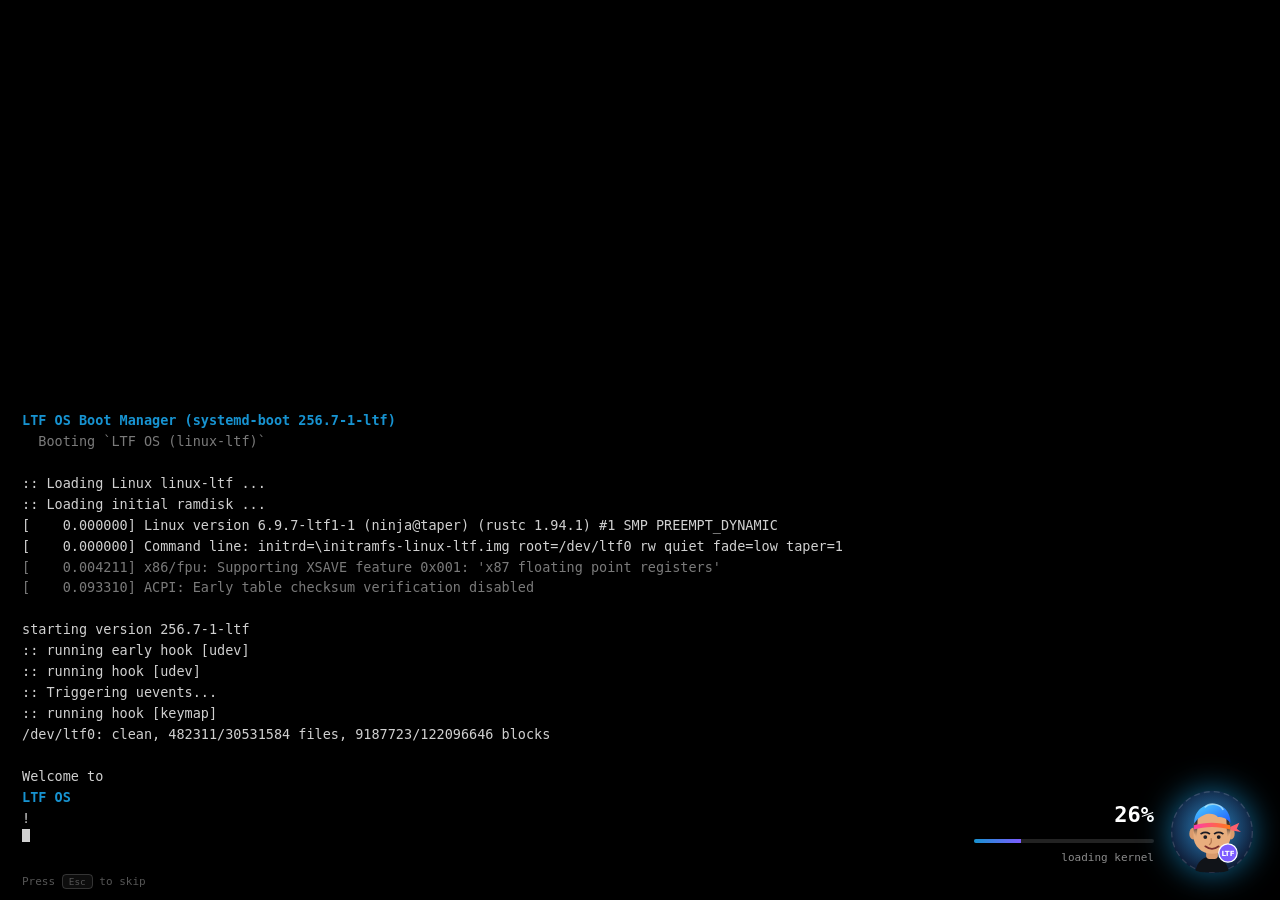
==== static/index.html @ 14c1b9a8 "Build LTF OS: Rust web desktop with Win11-style shell and app suite Backend (Axum): prefs persistenc" ====
<!DOCTYPE html>
<html lang="en">
<head>
  <meta charset="utf-8" />
  <meta name="viewport" content="width=device-width, initial-scale=1" />
  <title>LTF OS</title>
  <meta name="description" content="LTF OS — a web desktop operating system" />
  <link rel="icon" href="assets/logo.svg" type="image/svg+xml" />
  <link rel="stylesheet" href="css/styles.css" />
  <link rel="stylesheet" href="css/apps.css" />
  <script type="module" src="js/app.js"></script>
</head>
<body class="tb-bottom booting">
  <!-- ─────────────── Boot screen (Arch-style) ─────────────── -->
  <section id="boot" aria-label="System boot">
    <pre id="boot-log" aria-live="polite"></pre>
    <div id="boot-loader">
      <div class="boot-progress">
        <span id="boot-percent">0%</span>
        <div class="boot-bar"><i id="boot-bar-fill"></i></div>
        <small id="boot-status">starting…</small>
      </div>
      <!-- Drop your own meme at assets/ninja-ltf.png — falls back to the bundled SVG. -->
      <img id="boot-spinner" src="assets/ninja-ltf.png" alt="Ninja low taper fade loading spinner"
           onerror="this.onerror=null;this.src='assets/ninja-ltf.svg'" />
    </div>
    <p class="boot-hint">Press <kbd>Esc</kbd> to skip</p>
  </section>

  <!-- ─────────────── Desktop ─────────────── -->
  <main id="shell" aria-label="Desktop">
    <canvas id="wallpaper"></canvas>
    <div id="workarea">
      <div id="desktop" role="grid" aria-label="Desktop icons"></div>
      <div id="widgets" aria-label="Desktop widgets"></div>
      <div id="windows"></div>
      <div id="snap-preview"></div>
    </div>

    <nav id="taskbar" aria-label="Taskbar">
      <div class="tb-section tb-apps">
        <button class="tb-btn tb-start" id="start-btn" title="Start (Ctrl+Space)" aria-label="Start"></button>
        <button class="tb-btn tb-widgets-btn" id="widgets-btn" title="Widgets" aria-label="Toggle widgets"></button>
        <div id="tb-items" class="tb-items"></div>
      </div>
      <div class="tb-section tb-tray" id="tray">
        <button class="tb-btn tray-cluster" id="tray-quick" title="Quick settings">
          <span id="tray-net"></span><span id="tray-vol"></span><span id="tray-bat"></span>
        </button>
        <button class="tb-btn tray-clock" id="tray-clock" title="Date and time">
          <span id="clock-time">--:--</span><span id="clock-date"></span>
        </button>
        <button class="tb-show-desktop" id="show-desktop" title="Show desktop" aria-label="Show desktop"></button>
      </div>
    </nav>

    <div id="start-menu" class="flyout" hidden></div>
    <div id="quick-settings" class="flyout" hidden></div>
    <div id="calendar-flyout" class="flyout" hidden></div>
    <div id="context-menu" role="menu" hidden></div>
    <div id="toasts" aria-live="polite"></div>
    <div id="drag-layer"></div>
  </main>

  <!-- Power screen (shutdown / restart) -->
  <section id="power-screen" hidden>
    <div class="power-spinner"></div>
    <p id="power-text">Shutting down…</p>
  </section>
</body>
</html>
---- static/css/styles.css ----
/* ==========================================================================
   LTF OS — Shell styles
   Every visual value is a custom property so the whole OS can be riced
   from :root (or at runtime by Settings, which rewrites --accent etc.).
   ========================================================================== */

:root {
  /* Accent (runtime-configurable) */
  --accent: #7c5cff;
  --accent-2: #00d4ff;
  --accent-soft: color-mix(in srgb, var(--accent) 22%, transparent);
  --accent-strong: color-mix(in srgb, var(--accent) 80%, white);
  --accent-contrast: #ffffff;

  /* Surfaces */
  --bg: #0b0d14;
  --surface-rgb: 28, 30, 42;
  --surface: rgba(var(--surface-rgb), 0.72);
  --surface-solid: rgb(var(--surface-rgb));
  --surface-2: rgba(255, 255, 255, 0.05);
  --surface-3: rgba(255, 255, 255, 0.09);
  --surface-hover: rgba(255, 255, 255, 0.08);
  --surface-active: rgba(255, 255, 255, 0.04);
  --mica: rgba(22, 24, 34, 0.78);
  --acrylic: rgba(32, 34, 48, 0.62);
  --scrim: rgba(0, 0, 0, 0.45);

  /* Text */
  --text: #f2f3f7;
  --text-2: #b8bccb;
  --text-3: #7d8296;
  --danger: #ff5f6d;
  --success: #3ddc97;
  --warning: #ffc857;

  /* Borders & shadows */
  --border: rgba(255, 255, 255, 0.09);
  --border-strong: rgba(255, 255, 255, 0.16);
  --highlight: inset 0 1px 0 rgba(255, 255, 255, 0.08);
  --shadow-sm: 0 2px 8px rgba(0, 0, 0, 0.25);
  --shadow: 0 12px 40px rgba(0, 0, 0, 0.45), 0 2px 8px rgba(0, 0, 0, 0.3);
  --shadow-lg: 0 24px 80px rgba(0, 0, 0, 0.6), 0 4px 16px rgba(0, 0, 0, 0.35);
  --focus-ring: 0 0 0 2px var(--accent);

  /* Glass */
  --blur: 20px;
  --blur-strong: 40px;
  --saturate: 160%;

  /* Geometry */
  --radius-sm: 6px;
  --radius: 10px;
  --radius-lg: 14px;
  --radius-xl: 20px;
  --tb-size: 52px;
  --tb-gap: 8px;
  --tb-offset: calc(var(--tb-size) + var(--tb-gap) * 2);
  --titlebar-h: 40px;
  --icon-cell-w: 92px;
  --icon-cell-h: 96px;

  /* Type */
  --font: "Segoe UI Variable", "Segoe UI", system-ui, -apple-system, "Inter", Roboto, sans-serif;
  --font-mono: "JetBrains Mono", "Fira Code", "Cascadia Code", ui-monospace, Menlo, Consolas, monospace;
  --fs-xs: 11px;
  --fs-sm: 12.5px;
  --fs: 14px;
  --fs-lg: 17px;
  --fs-xl: 24px;

  /* Motion */
  --ease: cubic-bezier(0.2, 0.9, 0.25, 1);
  --ease-spring: cubic-bezier(0.34, 1.56, 0.64, 1);
  --dur-fast: 120ms;
  --dur: 220ms;
  --dur-slow: 420ms;

  /* Boot */
  --boot-bg: #000;
  --boot-text: #d0d0d0;
  --boot-ok: #3ddc97;
  --boot-warn: #ffc857;
  --boot-accent: #1793d1; /* Arch blue */

  color-scheme: dark;
}

/* Light mode (Settings → Personalization) */
:root[data-theme="light"] {
  --bg: #e9edf5;
  --surface-rgb: 246, 247, 251;
  --surface-2: rgba(0, 0, 0, 0.04);
  --surface-3: rgba(0, 0, 0, 0.07);
  --surface-hover: rgba(0, 0, 0, 0.06);
  --surface-active: rgba(0, 0, 0, 0.03);
  --mica: rgba(243, 245, 250, 0.82);
  --acrylic: rgba(250, 250, 253, 0.7);
  --text: #15171f;
  --text-2: #444a5c;
  --text-3: #6f7488;
  --border: rgba(0, 0, 0, 0.09);
  --border-strong: rgba(0, 0, 0, 0.16);
  --highlight: inset 0 1px 0 rgba(255, 255, 255, 0.6);
  --shadow: 0 12px 40px rgba(20, 20, 40, 0.18), 0 2px 8px rgba(20, 20, 40, 0.12);
  --shadow-lg: 0 24px 80px rgba(20, 20, 40, 0.25), 0 4px 16px rgba(20, 20, 40, 0.14);
  color-scheme: light;
}

/* Transparency off → solid Mica */
:root[data-transparency="off"] {
  --surface: var(--surface-solid);
  --mica: var(--surface-solid);
  --acrylic: var(--surface-solid);
  --blur: 0px;
  --blur-strong: 0px;
}

*,
*::before,
*::after { box-sizing: border-box; }

html, body {
  margin: 0;
  height: 100%;
  overflow: hidden;
  background: var(--bg);
  color: var(--text);
  font: var(--fs)/1.45 var(--font);
  -webkit-font-smoothing: antialiased;
  user-select: none;
}

button { font: inherit; color: inherit; background: none; border: 0; cursor: pointer; padding: 0; }
input, textarea, select { font: inherit; color: inherit; }
svg { display: block; }
[hidden] { display: none !important; }
kbd {
  font-family: var(--font-mono); font-size: 0.85em; padding: 1px 6px;
  border: 1px solid var(--border-strong); border-radius: 4px; background: var(--surface-2);
}

::-webkit-scrollbar { width: 10px; height: 10px; }
::-webkit-scrollbar-thumb { background: var(--surface-3); border-radius: 10px; border: 3px solid transparent; background-clip: content-box; }
::-webkit-scrollbar-thumb:hover { background-color: var(--text-3); }
::-webkit-scrollbar-track { background: transparent; }

.glass {
  background: var(--acrylic);
  backdrop-filter: blur(var(--blur)) saturate(var(--saturate));
  -webkit-backdrop-filter: blur(var(--blur)) saturate(var(--saturate));
  border: 1px solid var(--border);
  box-shadow: var(--shadow), var(--highlight);
}

/* ==========================================================================
   Boot screen
   ========================================================================== */
#boot {
  position: fixed; inset: 0; z-index: 10000;
  background: var(--boot-bg); color: var(--boot-text);
  font: 13.5px/1.55 var(--font-mono);
  padding: 18px 22px;
  overflow: hidden;
  transition: opacity 900ms ease, filter 900ms ease;
  cursor: default;
}
#boot.fade-out { opacity: 0; filter: blur(6px); pointer-events: none; }
#boot-log { margin: 0; white-space: pre-wrap; word-break: break-word; height: calc(100% - 40px); overflow: hidden; display: flex; flex-direction: column; justify-content: flex-end; }
#boot-log .ok   { color: var(--boot-ok); font-weight: 700; }
#boot-log .warn { color: var(--boot-warn); font-weight: 700; }
#boot-log .fail { color: var(--danger); font-weight: 700; }
#boot-log .dim  { color: #7a7a7a; }
#boot-log .arch { color: var(--boot-accent); font-weight: 700; }
#boot-log .cursor { display: inline-block; width: 8px; height: 1em; background: var(--boot-text); vertical-align: -2px; animation: blink 1s steps(1) infinite; }
@keyframes blink { 50% { opacity: 0; } }

#boot-loader {
  position: absolute; right: 26px; bottom: 26px;
  display: flex; align-items: center; gap: 16px;
}
#boot-spinner {
  width: 84px; height: 84px; border-radius: 50%; object-fit: cover;
  animation: ninja-spin 1.1s linear infinite;
  filter: drop-shadow(0 0 16px color-mix(in srgb, var(--boot-accent) 70%, transparent));
}
@keyframes ninja-spin { to { transform: rotate(360deg); } }
.boot-progress { display: grid; justify-items: end; gap: 6px; min-width: 180px; }
#boot-percent { font-size: 22px; font-weight: 700; color: #fff; }
.boot-bar { width: 180px; height: 4px; background: #222; border-radius: 4px; overflow: hidden; }
.boot-bar i { display: block; height: 100%; width: 0; background: linear-gradient(90deg, var(--boot-accent), var(--accent)); transition: width 200ms linear; }
#boot-status { color: #8a8a8a; font-size: 11px; }
.boot-hint { position: absolute; left: 22px; bottom: 10px; margin: 0; color: #555; font-size: 11px; }

/* ==========================================================================
   Shell / work area
   ========================================================================== */
#shell { position: fixed; inset: 0; opacity: 0; transition: opacity 900ms ease, transform 900ms var(--ease); transform: scale(1.02); }
body:not(.booting) #shell { opacity: 1; transform: none; }

#wallpaper { position: absolute; inset: 0; width: 100%; height: 100%; display: block; }

#workarea {
  position: absolute;
  inset: 0 0 var(--tb-offset) 0;
  transition: inset var(--dur-slow) var(--ease);
}
body.tb-top    #workarea { inset: var(--tb-offset) 0 0 0; }
body.tb-left   #workarea { inset: 0 0 0 var(--tb-offset); }
body.tb-right  #workarea { inset: 0 var(--tb-offset) 0 0; }
body.tb-autohide #workarea { inset: 0; }

#desktop { position: absolute; inset: 0; padding: 12px; }
#windows { position: absolute; inset: 0; pointer-events: none; }
#windows > * { pointer-events: auto; }
#widgets { position: absolute; inset: 0; pointer-events: none; }
#widgets > * { pointer-events: auto; }

/* ─── Desktop icons ─── */
.desk-icon {
  position: absolute;
  width: calc(var(--icon-cell-w) - 8px);
  padding: 8px 4px 6px;
  display: flex; flex-direction: column; align-items: center; gap: 6px;
  border-radius: var(--radius);
  border: 1px solid transparent;
  text-align: center;
  transition: left var(--dur) var(--ease), top var(--dur) var(--ease), background var(--dur-fast);
  touch-action: none;
}
.desk-icon:hover { background: rgba(255, 255, 255, 0.08); border-color: rgba(255, 255, 255, 0.08); }
.desk-icon.selected { background: var(--accent-soft); border-color: color-mix(in srgb, var(--accent) 50%, transparent); }
.desk-icon.dragging { opacity: 0.35; }
.desk-icon .app-icon { width: 48px; height: 48px; }
.desk-icon span {
  font-size: var(--fs-sm); color: #fff; line-height: 1.25;
  text-shadow: 0 1px 3px rgba(0, 0, 0, 0.9), 0 0 8px rgba(0, 0, 0, 0.5);
  overflow: hidden; display: -webkit-box; -webkit-line-clamp: 2; -webkit-box-orient: vertical;
}
.desk-grid-ghost {
  position: absolute; border-radius: var(--radius);
  border: 2px dashed color-mix(in srgb, var(--accent) 80%, white);
  background: var(--accent-soft);
  width: calc(var(--icon-cell-w) - 8px); height: calc(var(--icon-cell-h) - 8px);
  pointer-events: none; transition: left 80ms, top 80ms;
}
#desktop.drop-target { outline: 2px dashed color-mix(in srgb, var(--accent) 50%, transparent); outline-offset: -8px; border-radius: var(--radius-lg); }
.select-box { position: absolute; border: 1px solid var(--accent); background: var(--accent-soft); pointer-events: none; }

/* ─── App icon tile ─── */
.app-icon {
  --tile-a: #7c5cff; --tile-b: #00d4ff;
  width: 40px; height: 40px; border-radius: 26%;
  display: grid; place-items: center;
  background: linear-gradient(135deg, var(--tile-a), var(--tile-b));
  box-shadow: 0 4px 12px color-mix(in srgb, var(--tile-a) 35%, transparent), inset 0 1px 0 rgba(255,255,255,.35), inset 0 -2px 0 rgba(0,0,0,.15);
  color: #fff; flex: none;
}
.app-icon svg { width: 58%; height: 58%; filter: drop-shadow(0 1px 1px rgba(0,0,0,.25)); }
.app-icon.sm { width: 22px; height: 22px; border-radius: 6px; box-shadow: none; }
.app-icon.md { width: 32px; height: 32px; }
.app-icon.lg { width: 64px; height: 64px; }
.app-icon.xl { width: 96px; height: 96px; }

/* ==========================================================================
   Taskbar
   ========================================================================== */
#taskbar {
  position: absolute; z-index: 5000;
  display: flex; align-items: center; justify-content: space-between; gap: 6px;
  padding: 0 8px;
  background: var(--mica);
  backdrop-filter: blur(var(--blur-strong)) saturate(var(--saturate));
  -webkit-backdrop-filter: blur(var(--blur-strong)) saturate(var(--saturate));
  border: 1px solid var(--border);
  border-radius: var(--radius-lg);
  box-shadow: var(--shadow), var(--highlight);
  transition: all var(--dur-slow) var(--ease);
}
body.tb-bottom #taskbar { left: var(--tb-gap); right: var(--tb-gap); bottom: var(--tb-gap); height: var(--tb-size); }
body.tb-top    #taskbar { left: var(--tb-gap); right: var(--tb-gap); top: var(--tb-gap); height: var(--tb-size); }
body.tb-left   #taskbar { top: var(--tb-gap); bottom: var(--tb-gap); left: var(--tb-gap); width: var(--tb-size); flex-direction: column; padding: 8px 0; }
body.tb-right  #taskbar { top: var(--tb-gap); bottom: var(--tb-gap); right: var(--tb-gap); width: var(--tb-size); flex-direction: column; padding: 8px 0; }

body.tb-autohide.tb-bottom #taskbar:not(:hover):not(.pinned-open) { transform: translateY(calc(100% + var(--tb-gap) - 4px)); }
body.tb-autohide.tb-top    #taskbar:not(:hover):not(.pinned-open) { transform: translateY(calc(-100% - var(--tb-gap) + 4px)); }
body.tb-autohide.tb-left   #taskbar:not(:hover):not(.pinned-open) { transform: translateX(calc(-100% - var(--tb-gap) + 4px)); }
body.tb-autohide.tb-right  #taskbar:not(:hover):not(.pinned-open) { transform: translateX(calc(100% + var(--tb-gap) - 4px)); }

.tb-section { display: flex; align-items: center; gap: 4px; min-width: 0; min-height: 0; }
body.tb-left .tb-section, body.tb-right .tb-section { flex-direction: column; }
.tb-apps { flex: 1; }
body.tb-centered.tb-bottom .tb-apps, body.tb-centered.tb-top .tb-apps { justify-content: center; padding-left: 120px; }
body.tb-centered.tb-left .tb-apps, body.tb-centered.tb-right .tb-apps { justify-content: center; padding-top: 60px; }
.tb-items { display: flex; align-items: center; gap: 4px; min-width: 0; min-height: 0; }
body.tb-left .tb-items, body.tb-right .tb-items { flex-direction: column; overflow-y: auto; overflow-x: hidden; }
.tb-items.drop-target { background: var(--accent-soft); border-radius: var(--radius); outline: 1px dashed var(--accent); }
.tb-drop-marker { width: 3px; height: 32px; border-radius: 3px; background: var(--accent); box-shadow: 0 0 10px var(--accent); flex: none; }
body.tb-left .tb-drop-marker, body.tb-right .tb-drop-marker { width: 32px; height: 3px; }

.tb-btn {
  position: relative; height: 42px; min-width: 42px; padding: 0 9px;
  display: grid; place-items: center; border-radius: var(--radius);
  transition: background var(--dur-fast), transform var(--dur-fast);
  touch-action: none;
}
.tb-btn:hover { background: var(--surface-hover); }
.tb-btn:active { transform: scale(0.92); background: var(--surface-active); }
.tb-btn.active-flyout { background: var(--surface-3); }
.tb-start svg { width: 24px; height: 24px; }
.tb-start:hover svg { filter: drop-shadow(0 0 8px var(--accent)); }
.tb-widgets-btn svg { width: 22px; height: 22px; color: var(--accent-2); }

.tb-item .app-icon { width: 28px; height: 28px; border-radius: 8px; transition: transform var(--dur) var(--ease-spring); }
.tb-item:hover .app-icon { transform: translateY(-2px) scale(1.06); }
body.tb-top .tb-item:hover .app-icon { transform: translateY(2px) scale(1.06); }
.tb-item.dragging { opacity: 0.3; }
.tb-item::after {
  content: ""; position: absolute; bottom: 2px; left: 50%; translate: -50% 0;
  width: 0; height: 3px; border-radius: 3px; background: var(--text-3);
  transition: width var(--dur) var(--ease), background var(--dur);
}
body.tb-top .tb-item::after { bottom: auto; top: 2px; }
body.tb-left .tb-item::after { left: 2px; top: 50%; bottom: auto; translate: 0 -50%; width: 3px; height: 0; transition: height var(--dur) var(--ease); }
body.tb-right .tb-item::after { left: auto; right: 2px; top: 50%; bottom: auto; translate: 0 -50%; width: 3px; height: 0; transition: height var(--dur) var(--ease); }
.tb-item.running::after { width: 6px; }
.tb-item.focused { background: var(--surface-3); }
.tb-item.focused::after { width: 16px; background: var(--accent); }
body.tb-left .tb-item.running::after, body.tb-right .tb-item.running::after { width: 3px; height: 6px; }
body.tb-left .tb-item.focused::after, body.tb-right .tb-item.focused::after { width: 3px; height: 16px; }
.tb-item.attention { animation: attention 1s ease 3; }
@keyframes attention { 50% { background: color-mix(in srgb, var(--warning) 35%, transparent); } }
.tb-count { position: absolute; top: 3px; right: 3px; min-width: 14px; height: 14px; font-size: 9px; line-height: 14px; border-radius: 7px; background: var(--accent); color: var(--accent-contrast); font-weight: 700; }

.tb-tray { flex: none; }
.tray-cluster { display: flex; gap: 8px; }
.tray-cluster svg { width: 16px; height: 16px; }
.tray-clock { display: flex; flex-direction: column; align-items: flex-end; line-height: 1.2; font-size: var(--fs-sm); padding: 0 10px; }
.tray-clock #clock-date { color: var(--text-2); font-size: var(--fs-xs); }
body.tb-left .tray-clock, body.tb-right .tray-clock { align-items: center; padding: 4px 0; font-size: var(--fs-xs); }
body.tb-left .tray-clock #clock-date, body.tb-right .tray-clock #clock-date { display: none; }
body.tb-left .tray-cluster, body.tb-right .tray-cluster { flex-direction: column; height: auto; padding: 8px 0; }
.tb-show-desktop { width: 6px; height: 28px; border-left: 1px solid var(--border-strong); margin-left: 4px; }
.tb-show-desktop:hover { background: var(--surface-hover); }
body.tb-left .tb-show-desktop, body.tb-right .tb-show-desktop { width: 28px; height: 6px; border-left: 0; border-top: 1px solid var(--border-strong); margin: 4px 0 0; }

/* Taskbar item hover preview */
.tb-preview {
  position: fixed; z-index: 6000; padding: 8px; border-radius: var(--radius);
  background: var(--acrylic); backdrop-filter: blur(var(--blur)); -webkit-backdrop-filter: blur(var(--blur));
  border: 1px solid var(--border); box-shadow: var(--shadow);
  font-size: var(--fs-sm); pointer-events: none; animation: pop-in var(--dur) var(--ease);
  white-space: nowrap;
}

/* ==========================================================================
   Flyouts (Start, quick settings, calendar)
   ========================================================================== */
.flyout {
  position: absolute; z-index: 5500;
  background: var(--acrylic);
  backdrop-filter: blur(var(--blur-strong)) saturate(var(--saturate));
  -webkit-backdrop-filter: blur(var(--blur-strong)) saturate(var(--saturate));
  border: 1px solid var(--border);
  border-radius: var(--radius-xl);
  box-shadow: var(--shadow-lg), var(--highlight);
  animation: flyout-in var(--dur-slow) var(--ease);
  transform-origin: var(--origin, bottom center);
}
.flyout.closing { animation: flyout-out var(--dur) var(--ease) forwards; }
@keyframes flyout-in { from { opacity: 0; transform: translate(var(--fx, 0), var(--fy, 24px)) scale(0.98); } }
@keyframes flyout-out { to { opacity: 0; transform: translate(var(--fx, 0), var(--fy, 16px)) scale(0.98); } }
@keyframes pop-in { from { opacity: 0; transform: scale(0.94); } }

/* flyout anchoring per taskbar edge */
body.tb-bottom .flyout { bottom: calc(var(--tb-offset) + 4px); --fy: 24px; --fx: 0; }
body.tb-top    .flyout { top: calc(var(--tb-offset) + 4px); --fy: -24px; --fx: 0; }
body.tb-left   .flyout { left: calc(var(--tb-offset) + 4px); --fx: -24px; --fy: 0; }
body.tb-right  .flyout { right: calc(var(--tb-offset) + 4px); --fx: 24px; --fy: 0; }

#start-menu { width: min(640px, calc(100vw - 24px)); height: min(700px, calc(100vh - var(--tb-offset) - 24px)); display: flex; flex-direction: column; }
body.tb-bottom #start-menu, body.tb-top #start-menu { left: 50%; margin-left: calc(min(640px, calc(100vw - 24px)) / -2); }
body.tb-bottom:not(.tb-centered) #start-menu, body.tb-top:not(.tb-centered) #start-menu { left: var(--tb-gap); margin-left: 0; }
body.tb-left #start-menu, body.tb-right #start-menu { top: var(--tb-gap); }

.sm-search { margin: 24px 28px 8px; position: relative; }
.sm-search input {
  width: 100%; height: 38px; padding: 0 14px 0 40px; border-radius: 20px;
  border: 1px solid var(--border); border-bottom: 2px solid var(--accent);
  background: var(--surface-2); outline: none;
}
.sm-search input:focus { background: var(--surface-3); }
.sm-search svg { position: absolute; left: 14px; top: 11px; width: 16px; height: 16px; color: var(--text-2); }
.sm-body { flex: 1; overflow-y: auto; padding: 8px 20px; }
.sm-heading { display: flex; justify-content: space-between; align-items: center; margin: 14px 12px 8px; font-weight: 600; }
.sm-heading small { color: var(--text-2); font-weight: 400; }
.sm-grid { display: grid; grid-template-columns: repeat(6, 1fr); gap: 4px; }
.sm-app {
  display: flex; flex-direction: column; align-items: center; gap: 8px;
  padding: 12px 4px 10px; border-radius: var(--radius); font-size: var(--fs-xs); text-align: center;
  transition: background var(--dur-fast);
}
.sm-app:hover, .sm-app.kb-active { background: var(--surface-hover); }
.sm-app .app-icon { width: 36px; height: 36px; }
.sm-list-item { display: flex; align-items: center; gap: 12px; width: 100%; padding: 8px 12px; border-radius: var(--radius); text-align: left; }
.sm-list-item:hover, .sm-list-item.kb-active { background: var(--surface-hover); }
.sm-list-item small { display: block; color: var(--text-3); font-size: var(--fs-xs); }
.sm-footer {
  display: flex; justify-content: space-between; align-items: center;
  padding: 12px 40px; border-top: 1px solid var(--border);
  background: color-mix(in srgb, var(--surface-2) 60%, transparent);
  border-radius: 0 0 var(--radius-xl) var(--radius-xl);
}
.sm-user { display: flex; align-items: center; gap: 12px; padding: 6px 10px; border-radius: var(--radius); }
.sm-user:hover { background: var(--surface-hover); }
.sm-avatar { width: 34px; height: 34px; border-radius: 50%; object-fit: cover; background: var(--surface-3); }
.sm-power { position: relative; }
.icon-btn { width: 36px; height: 36px; display: grid; place-items: center; border-radius: var(--radius); }
.icon-btn:hover { background: var(--surface-hover); }
.icon-btn svg { width: 18px; height: 18px; }

/* Quick settings */
#quick-settings { width: 360px; padding: 18px; right: var(--tb-gap); }
body.tb-left #quick-settings { bottom: var(--tb-gap); right: auto; }
body.tb-right #quick-settings { bottom: var(--tb-gap); }
.qs-grid { display: grid; grid-template-columns: repeat(3, 1fr); gap: 10px; }
.qs-tile {
  display: flex; flex-direction: column; align-items: center; justify-content: center; gap: 6px;
  height: 64px; border-radius: var(--radius); background: var(--surface-2); border: 1px solid var(--border);
  font-size: var(--fs-xs); transition: background var(--dur-fast);
}
.qs-tile svg { width: 18px; height: 18px; }
.qs-tile.on { background: var(--accent); color: var(--accent-contrast); border-color: transparent; }
.qs-slider { display: flex; align-items: center; gap: 12px; margin-top: 18px; }
.qs-slider svg { width: 18px; height: 18px; flex: none; }
.qs-footer { display: flex; justify-content: space-between; align-items: center; margin-top: 16px; padding-top: 12px; border-top: 1px solid var(--border); color: var(--text-2); font-size: var(--fs-sm); }

/* Calendar */
#calendar-flyout { width: 320px; padding: 16px; right: var(--tb-gap); }
body.tb-left #calendar-flyout { bottom: var(--tb-gap); right: auto; }
body.tb-right #calendar-flyout { bottom: var(--tb-gap); }
.cal-head { display: flex; justify-content: space-between; align-items: center; margin-bottom: 10px; }
.cal-big { font-size: 30px; font-weight: 300; }
.cal-grid { display: grid; grid-template-columns: repeat(7, 1fr); gap: 2px; text-align: center; font-size: var(--fs-sm); }
.cal-grid b { color: var(--text-3); font-weight: 500; padding: 6px 0; }
.cal-grid span { padding: 7px 0; border-radius: 50%; }
.cal-grid span.muted { color: var(--text-3); }
.cal-grid span.today { background: var(--accent); color: var(--accent-contrast); font-weight: 700; }

/* ==========================================================================
   Controls (shared by shell + apps)
   ========================================================================== */
input[type="range"] { -webkit-appearance: none; appearance: none; width: 100%; height: 4px; border-radius: 4px; background: linear-gradient(to right, var(--accent) var(--fill, 50%), var(--surface-3) var(--fill, 50%)); outline: none; cursor: pointer; }
input[type="range"]::-webkit-slider-thumb { -webkit-appearance: none; width: 16px; height: 16px; border-radius: 50%; background: var(--accent); border: 4px solid var(--surface-solid); box-shadow: 0 0 0 1px var(--border-strong); transition: transform var(--dur-fast); }
input[type="range"]::-webkit-slider-thumb:hover { transform: scale(1.2); }
input[type="range"]::-moz-range-thumb { width: 10px; height: 10px; border-radius: 50%; background: var(--accent); border: 4px solid var(--surface-solid); }

.btn {
  display: inline-flex; align-items: center; justify-content: center; gap: 8px;
  height: 32px; padding: 0 14px; border-radius: var(--radius-sm);
  background: var(--surface-3); border: 1px solid var(--border); font-size: var(--fs-sm);
  transition: background var(--dur-fast), transform var(--dur-fast), filter var(--dur-fast); white-space: nowrap;
}
.btn:hover { background: var(--surface-hover); filter: brightness(1.15); }
.btn:active { transform: scale(0.97); }
.btn:disabled { opacity: 0.5; pointer-events: none; }
.btn.primary { background: var(--accent); color: var(--accent-contrast); border-color: transparent; }
.btn.danger { background: color-mix(in srgb, var(--danger) 85%, black); color: #fff; border-color: transparent; }
.btn.ghost { background: transparent; border-color: transparent; }
.btn svg { width: 16px; height: 16px; }

.field { width: 100%; height: 34px; padding: 0 12px; border-radius: var(--radius-sm); border: 1px solid var(--border); border-bottom-color: var(--border-strong); background: var(--surface-2); outline: none; }
.field:focus { border-bottom: 2px solid var(--accent); background: var(--surface-3); }
select.field { cursor: pointer; }
select.field option { background: var(--surface-solid); }

.toggle { position: relative; width: 40px; height: 20px; flex: none; }
.toggle input { position: absolute; opacity: 0; inset: 0; margin: 0; cursor: pointer; z-index: 1; }
.toggle i { position: absolute; inset: 0; border-radius: 20px; border: 1px solid var(--text-2); transition: all var(--dur) var(--ease); }
.toggle i::after { content: ""; position: absolute; top: 3px; left: 3px; width: 12px; height: 12px; border-radius: 50%; background: var(--text-2); transition: all var(--dur) var(--ease-spring); }
.toggle input:checked + i { background: var(--accent); border-color: var(--accent); }
.toggle input:checked + i::after { left: 23px; background: var(--accent-contrast); }
.toggle input:focus-visible + i { box-shadow: var(--focus-ring); }

/* ==========================================================================
   Windows
   ========================================================================== */
.window {
  position: absolute;
  display: flex; flex-direction: column;
  min-width: 320px; min-height: 200px;
  background: var(--mica);
  backdrop-filter: blur(var(--blur-strong)) saturate(var(--saturate));
  -webkit-backdrop-filter: blur(var(--blur-strong)) saturate(var(--saturate));
  border: 1px solid var(--border);
  border-radius: var(--radius-lg);
  box-shadow: var(--shadow), var(--highlight);
  overflow: hidden;
  animation: win-open var(--dur-slow) var(--ease);
  transition: box-shadow var(--dur), opacity var(--dur);
  contain: layout;
}
.window.focused { box-shadow: var(--shadow-lg), var(--highlight), 0 0 0 1px color-mix(in srgb, var(--accent) 35%, transparent); }
.window:not(.focused) .win-titlebar { color: var(--text-2); }
.window.animating { transition: left var(--dur-slow) var(--ease), top var(--dur-slow) var(--ease), width var(--dur-slow) var(--ease), height var(--dur-slow) var(--ease), border-radius var(--dur-slow), transform var(--dur-slow) var(--ease), opacity var(--dur-slow) var(--ease); }
.window.maximized { border-radius: 0; border-color: transparent; }
.window.minimized { opacity: 0; pointer-events: none; transform: var(--min-transform, translateY(60px) scale(0.6)); }
.window.closing { animation: win-close var(--dur) var(--ease) forwards; pointer-events: none; }
.window.dragging, .window.resizing { transition: none; user-select: none; }
.window.dragging { box-shadow: var(--shadow-lg), 0 0 0 1px var(--accent-soft); }
@keyframes win-open { from { opacity: 0; transform: scale(0.92) translateY(12px); } }
@keyframes win-close { to { opacity: 0; transform: scale(0.94); } }

.win-titlebar {
  height: var(--titlebar-h); flex: none;
  display: flex; align-items: center; gap: 10px; padding-left: 12px;
  font-size: var(--fs-sm); touch-action: none;
}
.win-title { flex: 1; white-space: nowrap; overflow: hidden; text-overflow: ellipsis; }
.win-controls { display: flex; align-self: stretch; }
.win-controls button { width: 46px; display: grid; place-items: center; transition: background var(--dur-fast); }
.win-controls button svg { width: 12px; height: 12px; }
.win-controls button:hover { background: var(--surface-hover); }
.win-controls .win-close:hover { background: #e81123; color: #fff; }
.win-body { flex: 1; min-height: 0; position: relative; overflow: hidden; user-select: text; }
.win-body.loading::after { content: ""; position: absolute; inset: 50% auto auto 50%; width: 28px; height: 28px; margin: -14px; border-radius: 50%; border: 3px solid var(--surface-3); border-top-color: var(--accent); animation: ninja-spin 0.8s linear infinite; }

.win-resize { position: absolute; z-index: 2; touch-action: none; }
.win-resize[data-dir="n"]  { top: -3px; left: 8px; right: 8px; height: 8px; cursor: ns-resize; }
.win-resize[data-dir="s"]  { bottom: -3px; left: 8px; right: 8px; height: 8px; cursor: ns-resize; }
.win-resize[data-dir="e"]  { right: -3px; top: 8px; bottom: 8px; width: 8px; cursor: ew-resize; }
.win-resize[data-dir="w"]  { left: -3px; top: 8px; bottom: 8px; width: 8px; cursor: ew-resize; }
.win-resize[data-dir="ne"] { top: -3px; right: -3px; width: 14px; height: 14px; cursor: nesw-resize; }
.win-resize[data-dir="nw"] { top: -3px; left: -3px; width: 14px; height: 14px; cursor: nwse-resize; }
.win-resize[data-dir="se"] { bottom: -3px; right: -3px; width: 14px; height: 14px; cursor: nwse-resize; }
.win-resize[data-dir="sw"] { bottom: -3px; left: -3px; width: 14px; height: 14px; cursor: nesw-resize; }
.window.maximized .win-resize { display: none; }

#snap-preview {
  position: absolute; z-index: 4000; pointer-events: none; opacity: 0;
  border-radius: var(--radius-lg); background: var(--accent-soft);
  border: 2px solid color-mix(in srgb, var(--accent) 60%, transparent);
  backdrop-filter: blur(6px);
  transition: all var(--dur) var(--ease);
}
#snap-preview.show { opacity: 1; }

/* ==========================================================================
   Context menu
   ========================================================================== */
#context-menu {
  position: fixed; z-index: 9000; min-width: 220px; padding: 5px;
  background: var(--acrylic);
  backdrop-filter: blur(var(--blur-strong)) saturate(var(--saturate));
  -webkit-backdrop-filter: blur(var(--blur-strong)) saturate(var(--saturate));
  border: 1px solid var(--border); border-radius: var(--radius);
  box-shadow: var(--shadow), var(--highlight);
  animation: pop-in var(--dur) var(--ease);
  font-size: var(--fs-sm);
}
.cm-item { display: flex; align-items: center; gap: 12px; width: 100%; padding: 7px 12px; border-radius: var(--radius-sm); text-align: left; position: relative; }
.cm-item:hover, .cm-item:focus-visible { background: var(--surface-hover); outline: none; }
.cm-item svg { width: 15px; height: 15px; flex: none; color: var(--text-2); }
.cm-item .cm-check { margin-left: auto; color: var(--accent); }
.cm-item kbd { margin-left: auto; font-size: 10px; border: 0; background: none; color: var(--text-3); }
.cm-item.danger { color: var(--danger); }
.cm-item.danger svg { color: var(--danger); }
.cm-item:disabled { opacity: 0.4; pointer-events: none; }
.cm-sep { height: 1px; background: var(--border); margin: 4px 6px; }
.cm-label { padding: 6px 12px 2px; color: var(--text-3); font-size: var(--fs-xs); text-transform: uppercase; letter-spacing: 0.06em; }
.cm-sub { display: none; position: absolute; left: 100%; top: -6px; }
.cm-item:hover > .cm-sub { display: block; }
.cm-sub-panel { min-width: 180px; padding: 5px; margin-left: 4px; background: var(--surface-solid); border: 1px solid var(--border); border-radius: var(--radius); box-shadow: var(--shadow); }
#context-menu.flip-sub .cm-sub { left: auto; right: 100%; }
#context-menu.flip-sub .cm-sub-panel { margin: 0 4px 0 0; }

/* ==========================================================================
   Widgets
   ========================================================================== */
.widget {
  position: absolute; width: 280px; border-radius: var(--radius-xl);
  background: var(--acrylic);
  backdrop-filter: blur(var(--blur)) saturate(var(--saturate));
  -webkit-backdrop-filter: blur(var(--blur)) saturate(var(--saturate));
  border: 1px solid var(--border);
  box-shadow: var(--shadow), var(--highlight);
  padding: 14px 16px 16px;
  animation: pop-in var(--dur-slow) var(--ease);
  transition: opacity var(--dur), transform var(--dur);
}
.widget.dragging { transition: none; opacity: 0.92; box-shadow: var(--shadow-lg); cursor: grabbing; }
.widget-head { display: flex; align-items: center; gap: 8px; margin: -4px -6px 8px 0; font-size: var(--fs-xs); color: var(--text-2); text-transform: uppercase; letter-spacing: 0.08em; cursor: grab; touch-action: none; }
.widget-head svg { width: 14px; height: 14px; }
.widget-head .spacer { flex: 1; }
.widget-head button { opacity: 0; width: 24px; height: 24px; display: grid; place-items: center; border-radius: 6px; transition: opacity var(--dur-fast); }
.widget:hover .widget-head button { opacity: 1; }
.widget-head button:hover { background: var(--surface-hover); }
body.widgets-hidden #widgets .widget { opacity: 0; transform: scale(0.96); pointer-events: none; }

.w-clock-digital { font-size: 54px; font-weight: 200; letter-spacing: -2px; line-height: 1; font-variant-numeric: tabular-nums; }
.w-clock-digital small { font-size: 18px; font-weight: 400; color: var(--text-2); margin-left: 4px; letter-spacing: 0; }
.w-clock-date { color: var(--text-2); margin-top: 6px; }
.w-clock-analog { display: block; margin: 0 auto; }
.w-perf-row { display: grid; grid-template-columns: 44px 1fr 48px; align-items: center; gap: 10px; margin: 8px 0; font-size: var(--fs-sm); }
.w-perf-row b { text-align: right; font-variant-numeric: tabular-nums; font-weight: 600; }
.w-bar { height: 6px; border-radius: 6px; background: var(--surface-3); overflow: hidden; }
.w-bar i { display: block; height: 100%; border-radius: inherit; background: linear-gradient(90deg, var(--accent), var(--accent-2)); transition: width 600ms var(--ease); }
.w-spark { width: 100%; height: 56px; display: block; margin-top: 6px; }
.w-weather-now { display: flex; align-items: center; gap: 12px; }
.w-weather-now svg { width: 54px; height: 54px; color: var(--warning); }
.w-weather-temp { font-size: 44px; font-weight: 300; line-height: 1; }
.w-weather-meta { color: var(--text-2); font-size: var(--fs-sm); }
.w-forecast { display: grid; grid-template-columns: repeat(5, 1fr); gap: 4px; margin-top: 12px; text-align: center; font-size: var(--fs-xs); color: var(--text-2); }
.w-forecast svg { width: 20px; height: 20px; margin: 4px auto; color: var(--text); }
.w-forecast b { color: var(--text); font-weight: 600; }
.w-notes textarea { width: 100%; min-height: 140px; resize: vertical; border: 0; outline: none; background: color-mix(in srgb, #ffe27a 16%, transparent); border-radius: var(--radius); padding: 10px; font-family: var(--font); line-height: 1.5; }

/* ==========================================================================
   Toasts
   ========================================================================== */
#toasts { position: absolute; right: 16px; bottom: calc(var(--tb-offset) + 8px); z-index: 8000; display: flex; flex-direction: column; gap: 8px; pointer-events: none; }
body.tb-top #toasts { bottom: 16px; }
body.tb-right #toasts { right: calc(var(--tb-offset) + 8px); bottom: 16px; }
body.tb-left #toasts { bottom: 16px; }
.toast {
  pointer-events: auto; width: 340px; display: flex; gap: 12px; padding: 14px 16px; border-radius: var(--radius-lg);
  background: var(--acrylic); backdrop-filter: blur(var(--blur-strong)); -webkit-backdrop-filter: blur(var(--blur-strong));
  border: 1px solid var(--border); box-shadow: var(--shadow);
  animation: toast-in var(--dur-slow) var(--ease-spring);
}
.toast.out { animation: toast-out var(--dur) var(--ease) forwards; }
.toast b { display: block; margin-bottom: 2px; }
.toast p { margin: 0; color: var(--text-2); font-size: var(--fs-sm); }
.toast.error { border-left: 3px solid var(--danger); }
.toast.success { border-left: 3px solid var(--success); }
@keyframes toast-in { from { opacity: 0; transform: translateX(40px); } }
@keyframes toast-out { to { opacity: 0; transform: translateX(40px); } }

/* ==========================================================================
   Drag layer (desktop ↔ taskbar ghost)
   ========================================================================== */
#drag-layer { position: fixed; inset: 0; pointer-events: none; z-index: 9500; }
.drag-ghost { position: absolute; pointer-events: none; display: flex; flex-direction: column; align-items: center; gap: 4px; transform: translate(-50%, -50%) scale(1.05); filter: drop-shadow(0 10px 18px rgba(0,0,0,.5)); transition: transform var(--dur-fast); }
.drag-ghost .app-icon { width: 48px; height: 48px; }
.drag-ghost span { font-size: var(--fs-xs); padding: 2px 8px; border-radius: 10px; background: var(--accent); color: var(--accent-contrast); white-space: nowrap; }

/* ==========================================================================
   Power screen
   ========================================================================== */
#power-screen { position: fixed; inset: 0; z-index: 11000; background: #06070b; display: grid; place-content: center; justify-items: center; gap: 24px; color: #ddd; animation: pop-in 500ms ease; }
.power-spinner { width: 42px; height: 42px; border-radius: 50%; border: 3px solid #222; border-top-color: var(--accent); animation: ninja-spin 0.9s linear infinite; }

@media (prefers-reduced-motion: reduce) {
  *, *::before, *::after { animation-duration: 1ms !important; transition-duration: 1ms !important; }
}
@media (max-width: 640px) {
  :root { --tb-size: 48px; --icon-cell-w: 80px; --icon-cell-h: 88px; }
  .sm-grid { grid-template-columns: repeat(4, 1fr); }
  .widget { width: 240px; }
  #quick-settings, #calendar-flyout { width: calc(100vw - 16px); right: 8px; }
  body.tb-centered.tb-bottom .tb-apps, body.tb-centered.tb-top .tb-apps { padding-left: 0; }
}

/* Maximized geometry is enforced by class so it tracks the work area on resize. */
.window.maximized { left: 0 !important; top: 0 !important; width: 100% !important; height: 100% !important; }
.window.fullscreen-app { z-index: 7000 !important; }

/* Brightness + night light overlays (Quick settings) */
#shell::after {
  content: ""; position: fixed; inset: 0; pointer-events: none; z-index: 9800;
  background: rgba(0, 0, 0, calc(1 - var(--brightness, 1)));
  transition: background var(--dur-slow);
}
html.night-light #shell::before {
  content: ""; position: fixed; inset: 0; pointer-events: none; z-index: 9799;
  background: rgba(255, 140, 40, 0.16); mix-blend-mode: multiply;
}
body.is-dragging, body.is-dragging * { cursor: grabbing !important; }

/* Lock screen */
#lock-screen {
  position: fixed; inset: 0; z-index: 10500; display: flex; flex-direction: column; align-items: center; padding-top: 14vh;
  background: rgba(5, 6, 12, 0.35); backdrop-filter: blur(30px) saturate(140%); -webkit-backdrop-filter: blur(30px) saturate(140%);
  color: #fff; outline: none; animation: pop-in 400ms var(--ease); transition: opacity 500ms, transform 500ms var(--ease);
}
#lock-screen.unlocking { opacity: 0; transform: translateY(-40px); }
.lock-time { font-size: clamp(64px, 12vw, 128px); font-weight: 200; letter-spacing: -3px; line-height: 1; }
.lock-date { font-size: 22px; margin-top: 8px; opacity: 0.85; }
.lock-user { margin-top: auto; margin-bottom: 14vh; display: grid; justify-items: center; gap: 8px; }
.lock-user img { width: 110px; height: 110px; border-radius: 50%; box-shadow: 0 0 0 4px rgba(255,255,255,.2), var(--shadow-lg); }
.lock-user b { font-size: 22px; font-weight: 500; }
.lock-user small { opacity: 0.7; }
---- static/css/apps.css ----
/* ==========================================================================
   LTF OS — shared app chrome + per-app styles
   ========================================================================== */

.app { position: absolute; inset: 0; display: flex; flex-direction: column; font-size: var(--fs); }
.app-row { display: flex; flex: 1; min-height: 0; }
.app-toolbar { display: flex; align-items: center; gap: 4px; padding: 6px 10px; border-bottom: 1px solid var(--border); flex: none; flex-wrap: wrap; }
.app-toolbar .sep { width: 1px; height: 20px; background: var(--border); margin: 0 4px; }
.app-toolbar .spacer { flex: 1; }
.tool-btn { display: inline-flex; align-items: center; gap: 6px; height: 30px; padding: 0 10px; border-radius: var(--radius-sm); font-size: var(--fs-sm); }
.tool-btn:hover { background: var(--surface-hover); }
.tool-btn.active { background: var(--accent-soft); color: var(--accent-strong); }
.tool-btn svg { width: 16px; height: 16px; }
.app-sidebar { width: 220px; flex: none; padding: 10px 8px; border-right: 1px solid var(--border); overflow-y: auto; display: flex; flex-direction: column; gap: 2px; }
.nav-item { display: flex; align-items: center; gap: 12px; padding: 8px 12px; border-radius: var(--radius-sm); position: relative; text-align: left; width: 100%; font-size: var(--fs-sm); }
.nav-item:hover { background: var(--surface-hover); }
.nav-item.active { background: var(--surface-3); }
.nav-item.active::before { content: ""; position: absolute; left: 0; top: 25%; bottom: 25%; width: 3px; border-radius: 3px; background: var(--accent); }
.nav-item svg { width: 17px; height: 17px; flex: none; }
.app-main { flex: 1; min-width: 0; overflow-y: auto; padding: 20px 26px; }
.app-status { display: flex; gap: 18px; align-items: center; padding: 4px 12px; border-top: 1px solid var(--border); font-size: var(--fs-xs); color: var(--text-2); flex: none; }
.app-status .spacer { flex: 1; }
.page-title { font-size: 26px; font-weight: 600; margin: 0 0 18px; }
.section-title { font-size: var(--fs-lg); font-weight: 600; margin: 22px 0 10px; }
.card { background: var(--surface-2); border: 1px solid var(--border); border-radius: var(--radius); padding: 14px 16px; }
.muted { color: var(--text-2); }
.empty { display: grid; place-items: center; gap: 8px; padding: 40px; color: var(--text-3); text-align: center; }

/* Settings rows */
.set-row { display: flex; flex-wrap: wrap; align-items: center; gap: 14px; padding: 14px 16px; background: var(--surface-2); border: 1px solid var(--border); border-radius: var(--radius-sm); margin-bottom: 4px; }
.set-row > svg { width: 20px; height: 20px; flex: none; color: var(--text-2); }
.set-row .set-text { flex: 1; min-width: 180px; }
.set-row small { display: block; color: var(--text-2); font-size: var(--fs-xs); }
.set-row select.field { width: auto; min-width: 150px; }
.swatches { display: flex; flex-wrap: wrap; gap: 8px; }
.swatch { width: 34px; height: 34px; border-radius: var(--radius-sm); border: 2px solid transparent; transition: transform var(--dur-fast); }
.swatch:hover { transform: scale(1.08); }
.swatch.active { border-color: var(--text); box-shadow: 0 0 0 2px var(--surface-solid) inset; }
.tb-pos-grid { display: grid; grid-template-columns: repeat(4, 1fr); gap: 10px; }
.tb-pos { aspect-ratio: 16 / 10; border-radius: var(--radius); border: 2px solid var(--border); background: linear-gradient(135deg, color-mix(in srgb, var(--accent) 30%, #111), #111); position: relative; }
.tb-pos::after { content: ""; position: absolute; background: rgba(255,255,255,.75); border-radius: 3px; }
.tb-pos[data-pos="bottom"]::after { left: 10%; right: 10%; bottom: 6%; height: 10%; }
.tb-pos[data-pos="top"]::after { left: 10%; right: 10%; top: 6%; height: 10%; }
.tb-pos[data-pos="left"]::after { top: 10%; bottom: 10%; left: 5%; width: 8%; }
.tb-pos[data-pos="right"]::after { top: 10%; bottom: 10%; right: 5%; width: 8%; }
.tb-pos.active { border-color: var(--accent); box-shadow: 0 0 0 3px var(--accent-soft); }
.tb-pos span { position: absolute; inset: auto 0 -22px; text-align: center; font-size: var(--fs-xs); color: var(--text-2); }
.wp-grid { display: grid; grid-template-columns: repeat(auto-fill, minmax(150px, 1fr)); gap: 10px; }
.wp-thumb { aspect-ratio: 16 / 10; border-radius: var(--radius); border: 2px solid var(--border); overflow: hidden; position: relative; }
.wp-thumb.active { border-color: var(--accent); box-shadow: 0 0 0 3px var(--accent-soft); }
.wp-thumb span { position: absolute; left: 8px; bottom: 6px; font-size: var(--fs-xs); text-shadow: 0 1px 3px #000; color: #fff; }
.info-grid { display: grid; grid-template-columns: 160px 1fr; gap: 8px 16px; font-size: var(--fs-sm); }
.info-grid dt { color: var(--text-2); }
.info-grid dd { margin: 0; }

/* ─── App Store ─── */
.store-hero { position: relative; border-radius: var(--radius-lg); padding: 28px 30px; min-height: 190px; overflow: hidden; display: flex; align-items: center; gap: 28px; color: #fff; margin-bottom: 8px; }
.store-hero::before { content: ""; position: absolute; inset: 0; background: linear-gradient(120deg, var(--hero-a), var(--hero-b)); z-index: -2; }
.store-hero::after { content: ""; position: absolute; inset: 0; background: radial-gradient(circle at 85% 20%, rgba(255,255,255,.35), transparent 40%); z-index: -1; }
.store-hero { isolation: isolate; }
.store-hero h2 { margin: 0 0 6px; font-size: 30px; }
.store-hero p { margin: 0 0 16px; max-width: 460px; opacity: 0.9; }
.store-grid { display: grid; grid-template-columns: repeat(auto-fill, minmax(220px, 1fr)); gap: 12px; }
.store-card { display: flex; flex-direction: column; gap: 10px; padding: 16px; border-radius: var(--radius); background: var(--surface-2); border: 1px solid var(--border); transition: transform var(--dur) var(--ease), background var(--dur-fast), box-shadow var(--dur); }
.store-card:hover { transform: translateY(-3px); background: var(--surface-3); box-shadow: var(--shadow-sm); }
.store-card.highlight { box-shadow: 0 0 0 2px var(--accent); }
.store-card header { display: flex; gap: 12px; align-items: center; }
.store-card h4 { margin: 0; font-size: var(--fs); }
.store-card p { margin: 0; color: var(--text-2); font-size: var(--fs-sm); flex: 1; }
.store-meta { display: flex; flex-wrap: wrap; gap: 4px 10px; align-items: center; font-size: var(--fs-xs); color: var(--text-3); }
.store-meta .stars { color: var(--warning); display: inline-flex; align-items: center; gap: 2px; }
.store-meta .stars svg { width: 12px; height: 12px; }
.store-actions { display: flex; gap: 6px; }
.store-actions .btn { flex: 1; }
.install-bar { height: 32px; border-radius: var(--radius-sm); background: var(--surface-3); overflow: hidden; position: relative; flex: 1; font-size: var(--fs-xs); display: grid; place-items: center; }
.install-bar i { position: absolute; inset: 0 auto 0 0; background: linear-gradient(90deg, var(--accent), var(--accent-2)); transition: width 120ms linear; }
.install-bar span { position: relative; }
.chip { display: inline-flex; align-items: center; padding: 2px 8px; border-radius: 10px; font-size: var(--fs-xs); background: var(--surface-3); color: var(--text-2); }
.chip.accent { background: var(--accent-soft); color: var(--accent-strong); }

/* ─── Notepad ─── */
.np-editor { flex: 1; display: flex; min-height: 0; }
.np-editor textarea { flex: 1; resize: none; border: 0; outline: none; background: transparent; padding: 16px 20px; font: 14px/1.6 var(--font-mono); color: var(--text); tab-size: 4; }
.np-editor.wrap-off textarea { white-space: pre; overflow-x: auto; }
.np-preview { flex: 1; overflow-y: auto; padding: 16px 24px; border-left: 1px solid var(--border); user-select: text; line-height: 1.6; }
.np-preview h1, .np-preview h2, .np-preview h3 { margin: 0.8em 0 0.4em; line-height: 1.25; }
.np-preview h1 { font-size: 1.8em; border-bottom: 1px solid var(--border); padding-bottom: 0.3em; }
.np-preview code { font-family: var(--font-mono); background: var(--surface-3); padding: 1px 5px; border-radius: 4px; font-size: 0.9em; }
.np-preview pre { background: var(--surface-2); border: 1px solid var(--border); border-radius: var(--radius-sm); padding: 12px; overflow-x: auto; }
.np-preview pre code { background: none; padding: 0; }
.np-preview blockquote { margin: 0; padding: 4px 14px; border-left: 3px solid var(--accent); color: var(--text-2); }
.np-preview a { color: var(--accent-strong); }
.np-preview hr { border: 0; border-top: 1px solid var(--border); }
.np-preview img { max-width: 100%; }
.np-files { position: absolute; z-index: 5; top: 44px; left: 10px; width: 300px; max-height: 60%; overflow-y: auto; padding: 6px; }
.np-files button { display: flex; justify-content: space-between; width: 100%; padding: 8px 10px; border-radius: var(--radius-sm); font-size: var(--fs-sm); }
.np-files button:hover { background: var(--surface-hover); }
.np-files small { color: var(--text-3); }
.np-dirty::after { content: " ●"; color: var(--accent); }

/* ─── Explorer ─── */
.ex-table { width: 100%; border-collapse: collapse; font-size: var(--fs-sm); }
.ex-table th { text-align: left; font-weight: 500; color: var(--text-2); padding: 6px 10px; border-bottom: 1px solid var(--border); position: sticky; top: 0; background: var(--surface-solid); }
.ex-table td { padding: 7px 10px; }
.ex-table tr.file-row:hover td { background: var(--surface-hover); }
.ex-table tr.file-row.sel td { background: var(--accent-soft); }
.ex-table td:first-child { display: flex; align-items: center; gap: 10px; }
.ex-table td svg { width: 18px; height: 18px; color: var(--accent-2); }
.ex-drop { outline: 2px dashed var(--accent); outline-offset: -8px; }
.drive-card { display: flex; gap: 14px; align-items: center; }
.drive-card svg { width: 40px; height: 40px; color: var(--accent-2); }
.drive-card .w-bar { margin: 6px 0 4px; height: 8px; }

/* ─── Music ─── */
.mu { display: grid; grid-template-columns: 280px 1fr; grid-template-rows: 1fr auto; height: 100%; background: radial-gradient(circle at 70% 0%, color-mix(in srgb, var(--mu-a, #784ba0) 30%, transparent), transparent 60%); transition: background 800ms; }
.mu-list { grid-row: 1; overflow-y: auto; padding: 14px 10px; border-right: 1px solid var(--border); }
.mu-track { display: flex; align-items: center; gap: 12px; width: 100%; padding: 8px 10px; border-radius: var(--radius-sm); text-align: left; }
.mu-track:hover { background: var(--surface-hover); }
.mu-track.active { background: var(--surface-3); }
.mu-track.active .mu-t-title { color: var(--accent-strong); }
.mu-art-sm { width: 40px; height: 40px; border-radius: 6px; flex: none; }
.mu-t-title { font-size: var(--fs-sm); }
.mu-track small { display: block; color: var(--text-3); font-size: var(--fs-xs); }
.mu-track .dur { margin-left: auto; color: var(--text-3); font-size: var(--fs-xs); }
.mu-stage { grid-row: 1; position: relative; display: flex; flex-direction: column; align-items: center; justify-content: center; gap: 18px; padding: 20px; min-height: 0; overflow: hidden; }
.mu-viz { position: absolute; inset: 0; width: 100%; height: 100%; }
.mu-art { position: relative; width: min(240px, 38vh); aspect-ratio: 1; border-radius: var(--radius-lg); box-shadow: var(--shadow-lg); transition: transform 600ms var(--ease-spring); }
.mu.playing .mu-art { transform: scale(1.03); }
.mu-meta { position: relative; text-align: center; }
.mu-meta h2 { margin: 0; font-size: 24px; }
.mu-meta p { margin: 4px 0 0; color: var(--text-2); }
.mu-bar { grid-column: 1 / -1; display: grid; grid-template-columns: 1fr 2fr 1fr; align-items: center; gap: 18px; padding: 12px 20px; border-top: 1px solid var(--border); background: var(--surface-2); }
.mu-controls { display: flex; flex-direction: column; gap: 6px; align-items: center; }
.mu-buttons { display: flex; gap: 10px; align-items: center; }
.mu-buttons .icon-btn svg { width: 16px; height: 16px; }
.mu-buttons .icon-btn.on { color: var(--accent-strong); }
.mu-play { width: 42px; height: 42px; border-radius: 50%; background: var(--text); color: var(--bg); display: grid; place-items: center; transition: transform var(--dur-fast); }
.mu-play:hover { transform: scale(1.07); }
.mu-play svg { width: 18px; height: 18px; }
.mu-progress { display: flex; align-items: center; gap: 10px; width: 100%; font-size: var(--fs-xs); color: var(--text-2); font-variant-numeric: tabular-nums; }
.mu-now { display: flex; gap: 10px; align-items: center; min-width: 0; font-size: var(--fs-sm); }
.mu-now small { display: block; color: var(--text-3); }
.mu-vol { display: flex; gap: 8px; align-items: center; justify-content: flex-end; }
.mu-vol input { max-width: 120px; }
.mu-viz-mode { position: absolute; top: 12px; right: 12px; z-index: 2; }

/* ─── Movies ─── */
.mv { display: grid; grid-template-columns: 1fr 300px; height: 100%; background: #000; color: #fff; }
.mv.no-list { grid-template-columns: 1fr; }
.mv.no-list .mv-list { display: none; }
.mv-stage { position: relative; min-width: 0; background: #000; display: grid; place-items: center; overflow: hidden; }
.mv-stage video { width: 100%; height: 100%; object-fit: contain; background: #000; }
.mv-overlay { position: absolute; inset: 0; display: flex; flex-direction: column; justify-content: flex-end; background: linear-gradient(transparent 60%, rgba(0,0,0,.75)); opacity: 0; transition: opacity var(--dur); }
.mv-stage:hover .mv-overlay, .mv-stage.paused .mv-overlay, .mv-stage.show-ui .mv-overlay { opacity: 1; }
.mv-title { position: absolute; top: 14px; left: 18px; font-size: var(--fs-lg); font-weight: 600; text-shadow: 0 2px 6px #000; }
.mv-big-play { position: absolute; inset: 50% auto auto 50%; width: 76px; height: 76px; margin: -38px; border-radius: 50%; background: rgba(255,255,255,.15); backdrop-filter: blur(10px); display: grid; place-items: center; transition: transform var(--dur) var(--ease-spring), opacity var(--dur); }
.mv-big-play svg { width: 30px; height: 30px; margin-left: 4px; }
.mv-big-play:hover { transform: scale(1.1); }
.mv-stage:not(.paused) .mv-big-play { opacity: 0; pointer-events: none; transform: scale(1.4); }
.mv-controls { padding: 0 16px 12px; display: grid; gap: 6px; }
.mv-seek { position: relative; height: 16px; display: flex; align-items: center; cursor: pointer; }
.mv-seek .track { position: absolute; left: 0; right: 0; height: 4px; border-radius: 4px; background: rgba(255,255,255,.2); transition: height var(--dur-fast); }
.mv-seek:hover .track { height: 6px; }
.mv-seek .buffered { position: absolute; left: 0; height: 100%; background: rgba(255,255,255,.3); border-radius: inherit; }
.mv-seek .played { position: absolute; left: 0; height: 100%; background: var(--accent); border-radius: inherit; }
.mv-seek .tip { position: absolute; bottom: 20px; transform: translateX(-50%); padding: 2px 6px; border-radius: 4px; background: rgba(0,0,0,.8); font-size: var(--fs-xs); display: none; }
.mv-seek:hover .tip { display: block; }
.mv-row { display: flex; align-items: center; gap: 6px; font-size: var(--fs-sm); }
.mv-row .icon-btn { color: #fff; }
.mv-row .icon-btn:hover { background: rgba(255,255,255,.12); }
.mv-row .spacer { flex: 1; }
.mv-row input[type="range"] { width: 90px; }
.mv-row select { background: rgba(255,255,255,.1); border: 0; border-radius: 6px; padding: 4px 6px; color: #fff; }
.mv-row select option { background: #111; }
.mv-list { overflow-y: auto; background: #0b0b10; border-left: 1px solid rgba(255,255,255,.08); padding: 12px; }
.mv-list h3 { margin: 4px 4px 12px; font-size: var(--fs); display: flex; justify-content: space-between; align-items: center; }
.mv-item { display: grid; grid-template-columns: 110px 1fr; gap: 10px; padding: 6px; border-radius: var(--radius-sm); width: 100%; text-align: left; color: #fff; }
.mv-item:hover { background: rgba(255,255,255,.07); }
.mv-item.active { background: color-mix(in srgb, var(--accent) 30%, transparent); }
.mv-item img, .mv-item .ph { width: 110px; aspect-ratio: 16/9; object-fit: cover; border-radius: 6px; background: linear-gradient(135deg, #333, #111); }
.mv-item b { font-size: var(--fs-sm); font-weight: 600; display: block; }
.mv-item small { color: #999; font-size: var(--fs-xs); }
.mv-error { position: absolute; inset: 0; display: grid; place-content: center; text-align: center; gap: 10px; padding: 30px; background: rgba(0,0,0,.85); }

/* ─── Games ─── */
.gm-hub { padding: 22px 26px; overflow-y: auto; height: 100%; }
.gm-grid { display: grid; grid-template-columns: repeat(auto-fill, minmax(230px, 1fr)); gap: 14px; }
.gm-card { border-radius: var(--radius-lg); overflow: hidden; background: var(--surface-2); border: 1px solid var(--border); text-align: left; transition: transform var(--dur) var(--ease), box-shadow var(--dur); }
.gm-card:hover { transform: translateY(-4px) scale(1.01); box-shadow: var(--shadow); }
.gm-card canvas, .gm-card .gm-cover { display: block; width: 100%; aspect-ratio: 16/10; }
.gm-card div { padding: 12px 14px; }
.gm-card b { display: block; }
.gm-card small { color: var(--text-2); }
.gm-play { display: flex; flex-direction: column; height: 100%; background: #07070c; }
.gm-play header { display: flex; align-items: center; gap: 12px; padding: 8px 12px; border-bottom: 1px solid var(--border); color: #eee; }
.gm-play header .spacer { flex: 1; }
.gm-score { font-family: var(--font-mono); font-size: var(--fs-sm); }
.gm-canvas-wrap { flex: 1; display: grid; place-items: center; min-height: 0; padding: 10px; position: relative; }
.gm-canvas-wrap canvas { max-width: 100%; max-height: 100%; image-rendering: pixelated; border-radius: 8px; box-shadow: 0 0 0 1px rgba(255,255,255,.08), 0 0 40px color-mix(in srgb, var(--accent) 25%, transparent); outline: none; }
.gm-overlay { position: absolute; inset: 0; display: grid; place-content: center; justify-items: center; gap: 12px; text-align: center; background: rgba(0,0,0,.6); color: #fff; backdrop-filter: blur(3px); }
.gm-overlay h2 { margin: 0; font-size: 34px; letter-spacing: 2px; }
.gm-help { color: #888; font-size: var(--fs-xs); padding: 6px 12px; text-align: center; }

/* ─── Cloud gaming (FadeNOW) ─── */
.theme-cloud { --accent: #76b900; --accent-2: #b7ff3c; --accent-soft: rgba(118,185,0,.2); --accent-strong: #9be22d; --accent-contrast: #0b0b0b; }
.cg { position: absolute; inset: 0; display: flex; flex-direction: column; background: #0c0d0f; color: #eee; overflow: hidden; }
.cg-top { display: flex; align-items: center; gap: 18px; padding: 10px 20px; background: #000; border-bottom: 1px solid #1d1f22; }
.cg-brand { font-weight: 800; letter-spacing: 1px; font-size: 18px; display: flex; gap: 8px; align-items: center; }
.cg-brand i { color: #76b900; font-style: normal; }
.cg-nav { display: flex; gap: 4px; }
.cg-nav button { padding: 6px 12px; border-radius: 4px; color: #aaa; font-size: var(--fs-sm); text-transform: uppercase; letter-spacing: 0.06em; font-weight: 600; }
.cg-nav button.active, .cg-nav button:hover { color: #fff; background: #1a1c1f; }
.cg-top .spacer { flex: 1; }
.cg-latency { display: flex; align-items: center; gap: 10px; padding: 4px 10px; border-radius: 6px; background: #15171a; border: 1px solid #25282c; font-size: var(--fs-xs); font-family: var(--font-mono); }
.cg-latency canvas { width: 80px; height: 22px; }
.cg-dot { width: 8px; height: 8px; border-radius: 50%; background: #76b900; box-shadow: 0 0 8px #76b900; }
.cg-dot.mid { background: #ffc857; box-shadow: 0 0 8px #ffc857; }
.cg-dot.bad { background: #ff5f6d; box-shadow: 0 0 8px #ff5f6d; }
.cg-body { flex: 1; overflow-y: auto; padding: 0 0 24px; }
.cg-hero { position: relative; height: 280px; display: flex; align-items: flex-end; padding: 28px 32px; overflow: hidden; isolation: isolate; }
.cg-hero canvas { position: absolute; inset: 0; width: 100%; height: 100%; z-index: -2; }
.cg-hero::after { content: ""; position: absolute; inset: 0; background: linear-gradient(90deg, rgba(0,0,0,.85), transparent 70%), linear-gradient(transparent 50%, #0c0d0f); z-index: -1; }
.cg-hero h1 { margin: 0 0 6px; font-size: 38px; font-weight: 800; }
.cg-hero p { margin: 0 0 16px; color: #bbb; max-width: 440px; }
.cg-btn { display: inline-flex; align-items: center; gap: 8px; padding: 10px 22px; border-radius: 4px; background: #76b900; color: #000; font-weight: 700; text-transform: uppercase; letter-spacing: 0.05em; font-size: var(--fs-sm); transition: filter var(--dur-fast), transform var(--dur-fast); }
.cg-btn:hover { filter: brightness(1.15); }
.cg-btn:active { transform: scale(0.97); }
.cg-btn.ghost { background: rgba(255,255,255,.1); color: #fff; }
.cg-btn svg { width: 14px; height: 14px; }
.cg-row { padding: 0 32px; }
.cg-row h3 { font-size: var(--fs); text-transform: uppercase; letter-spacing: 0.08em; color: #aaa; margin: 22px 0 12px; }
.cg-cards { display: grid; grid-template-columns: repeat(auto-fill, minmax(170px, 1fr)); gap: 14px; }
.cg-card { position: relative; aspect-ratio: 3 / 4; border-radius: 6px; overflow: hidden; text-align: left; color: #fff; transition: transform var(--dur) var(--ease), box-shadow var(--dur); isolation: isolate; }
.cg-card:hover { transform: scale(1.04); box-shadow: 0 0 0 2px #76b900, 0 12px 30px rgba(0,0,0,.6); z-index: 1; }
.cg-card .art { position: absolute; inset: 0; z-index: -1; }
.cg-card .info { position: absolute; inset: auto 0 0 0; padding: 10px; background: linear-gradient(transparent, rgba(0,0,0,.9)); }
.cg-card b { display: block; font-size: var(--fs-sm); }
.cg-card small { color: #bbb; font-size: var(--fs-xs); }
.cg-tier { position: absolute; top: 8px; left: 8px; padding: 2px 6px; border-radius: 3px; font-size: 10px; font-weight: 700; text-transform: uppercase; background: rgba(0,0,0,.7); }
.cg-tier.Ultimate { color: #76b900; }
.cg-tier.Priority { color: #ffc857; }
.cg-servers { display: grid; gap: 6px; max-width: 560px; }
.cg-server { display: grid; grid-template-columns: 1fr 90px 120px 60px; gap: 10px; align-items: center; padding: 10px 14px; background: #15171a; border: 1px solid #25282c; border-radius: 6px; font-size: var(--fs-sm); text-align: left; color: #ddd; }
.cg-server.active { border-color: #76b900; }
.cg-server .w-bar i { background: #76b900; }
.cg-queue { position: absolute; inset: 0; display: grid; place-content: center; justify-items: center; gap: 16px; background: rgba(0,0,0,.92); z-index: 20; text-align: center; }
.cg-queue .ring { width: 90px; height: 90px; border-radius: 50%; border: 4px solid #222; border-top-color: #76b900; animation: ninja-spin 0.9s linear infinite; }
.cg-stream { position: absolute; inset: 0; background: #000; display: flex; flex-direction: column; z-index: 15; }
.cg-stream .frame { flex: 1; display: grid; place-items: center; position: relative; min-height: 0; }
.cg-stream canvas { max-width: 100%; max-height: 100%; outline: none; }
.cg-hud { position: absolute; top: 12px; left: 12px; padding: 8px 12px; border-radius: 6px; background: rgba(0,0,0,.65); font: 11px/1.6 var(--font-mono); color: #9be22d; pointer-events: none; }
.cg-stream-bar { display: flex; align-items: center; gap: 12px; padding: 8px 14px; background: #0a0a0a; border-top: 1px solid #1d1f22; font-size: var(--fs-sm); }
.cg-stream-bar .spacer { flex: 1; }

/* ─── Terminal ─── */
.term { position: absolute; inset: 0; background: rgba(10, 10, 16, 0.92); color: #d7dae0; font: 13px/1.5 var(--font-mono); padding: 10px 14px; overflow-y: auto; cursor: text; user-select: text; }
.term .line { white-space: pre-wrap; word-break: break-word; }
.term .prompt { color: #3ddc97; }
.term .path { color: #1793d1; font-weight: 700; }
.term .err { color: #ff5f6d; }
.term .accent { color: var(--accent-strong); }
.term .input-line { display: flex; }
.term input { flex: 1; background: transparent; border: 0; outline: none; font: inherit; color: inherit; padding: 0; margin-left: 8px; caret-color: #3ddc97; }

/* ─── Task manager ─── */
.tm-grid { display: grid; grid-template-columns: repeat(auto-fit, minmax(200px, 1fr)); gap: 12px; }
.tm-card canvas { width: 100%; height: 80px; display: block; margin-top: 8px; }
.tm-card .big { font-size: 26px; font-weight: 300; }
.tm-table { width: 100%; border-collapse: collapse; font-size: var(--fs-sm); margin-top: 8px; }
.tm-table th, .tm-table td { text-align: left; padding: 6px 10px; border-bottom: 1px solid var(--border); }
.tm-table th { color: var(--text-2); font-weight: 500; }

/* ─── Calculator ─── */
.calc { position: absolute; inset: 0; display: flex; flex-direction: column; padding: 10px; gap: 8px; }
.calc-display { text-align: right; padding: 16px 8px 8px; }
.calc-display small { display: block; color: var(--text-2); min-height: 20px; font-size: var(--fs-sm); }
.calc-display div { font-size: 40px; font-weight: 600; overflow: hidden; text-overflow: ellipsis; white-space: nowrap; }
.calc-keys { flex: 1; display: grid; grid-template-columns: repeat(4, 1fr); gap: 4px; }
.calc-keys button { border-radius: var(--radius-sm); background: var(--surface-3); font-size: 18px; transition: background var(--dur-fast); }
.calc-keys button:hover { background: var(--surface-hover); filter: brightness(1.3); }
.calc-keys button.op { background: var(--surface-2); }
.calc-keys button.eq { background: var(--accent); color: var(--accent-contrast); }

/* ─── Paint ─── */
.pt-wrap { flex: 1; overflow: auto; display: grid; place-items: center; background: repeating-conic-gradient(var(--surface-2) 0 25%, transparent 0 50%) 0 0 / 20px 20px; }
.pt-wrap canvas { background: #fff; box-shadow: var(--shadow); cursor: crosshair; touch-action: none; }
.pt-color { width: 26px; height: 26px; border-radius: 50%; border: 2px solid var(--border-strong); }
.pt-color.active { box-shadow: 0 0 0 2px var(--accent); }
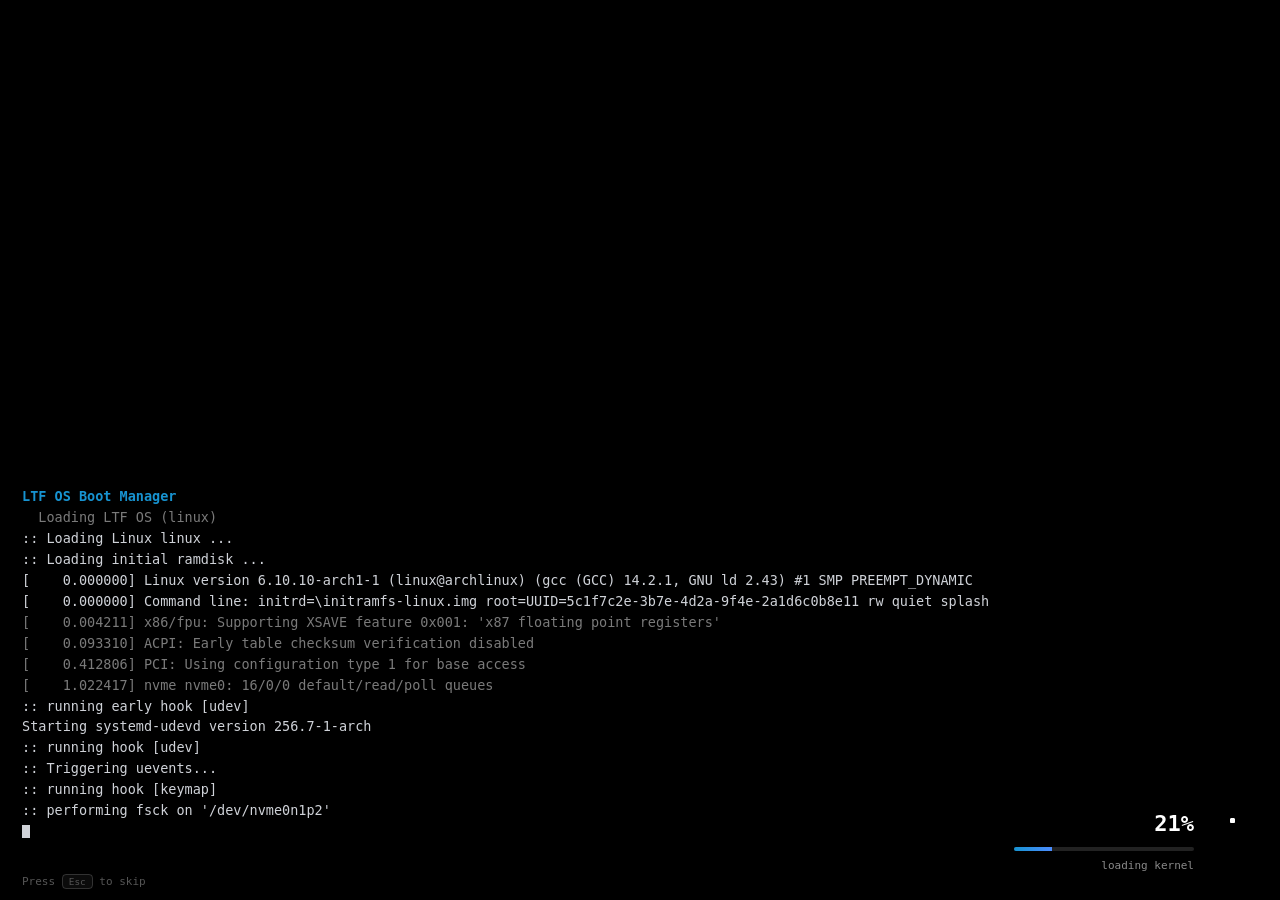
==== commit 791c89b6: "Rebuild LTF OS as an embed-ready games and media platform Replace the demo app suite and all joke/me" ====
--- a/static/index.html
+++ b/static/index.html
@@ -4,35 +4,57 @@
   <meta charset="utf-8" />
   <meta name="viewport" content="width=device-width, initial-scale=1" />
   <title>LTF OS</title>
-  <meta name="description" content="LTF OS — a web desktop operating system" />
+  <meta name="description" content="LTF OS — games and media, delivered as a desktop in your browser." />
+  <meta name="theme-color" content="#07080d" />
   <link rel="icon" href="assets/logo.svg" type="image/svg+xml" />
-  <link rel="stylesheet" href="css/styles.css" />
-  <link rel="stylesheet" href="css/apps.css" />
+
+  <!-- System layer: tokens first, then components. Edit tokens.css to re-theme. -->
+  <link rel="stylesheet" href="css/system/tokens.css" />
+  <link rel="stylesheet" href="css/system/base.css" />
+  <link rel="stylesheet" href="css/system/boot.css" />
+  <link rel="stylesheet" href="css/system/desktop.css" />
+  <link rel="stylesheet" href="css/system/taskbar.css" />
+  <link rel="stylesheet" href="css/system/flyouts.css" />
+  <link rel="stylesheet" href="css/system/windows.css" />
+  <link rel="stylesheet" href="css/system/menus.css" />
+  <!-- App layer -->
+  <link rel="stylesheet" href="css/apps/common.css" />
+  <link rel="stylesheet" href="css/apps/frame.css" />
+  <link rel="stylesheet" href="css/apps/appstore.css" />
+  <link rel="stylesheet" href="css/apps/notepad.css" />
+  <link rel="stylesheet" href="css/apps/orion.css" />
+  <link rel="stylesheet" href="css/apps/notnetflix.css" />
+  <link rel="stylesheet" href="css/apps/spiceify.css" />
+  <link rel="stylesheet" href="css/apps/geforcenow.css" />
+  <link rel="stylesheet" href="css/apps/vapor.css" />
+  <link rel="stylesheet" href="css/apps/youtube.css" />
+
+  <link rel="preload" href="media/wallpapers/aurora-ridge.jpg" as="image" />
   <script type="module" src="js/app.js"></script>
 </head>
 <body class="tb-bottom booting">
-  <!-- ─────────────── Boot screen (Arch-style) ─────────────── -->
-  <section id="boot" aria-label="System boot">
+  <!-- ─────────────── Boot console ─────────────── -->
+  <section id="boot" aria-label="System startup">
     <pre id="boot-log" aria-live="polite"></pre>
     <div id="boot-loader">
       <div class="boot-progress">
         <span id="boot-percent">0%</span>
         <div class="boot-bar"><i id="boot-bar-fill"></i></div>
-        <small id="boot-status">starting…</small>
+        <small id="boot-status">starting</small>
       </div>
-      <!-- Drop your own meme at assets/ninja-ltf.png — falls back to the bundled SVG. -->
-      <img id="boot-spinner" src="assets/ninja-ltf.png" alt="Ninja low taper fade loading spinner"
-           onerror="this.onerror=null;this.src='assets/ninja-ltf.svg'" />
+      <div class="boot-dots" role="progressbar" aria-label="Loading"><i></i><i></i><i></i><i></i><i></i></div>
     </div>
     <p class="boot-hint">Press <kbd>Esc</kbd> to skip</p>
   </section>
 
   <!-- ─────────────── Desktop ─────────────── -->
   <main id="shell" aria-label="Desktop">
-    <canvas id="wallpaper"></canvas>
+    <!-- Live wallpaper: js/core/wallpaper.js mounts a <video autoplay loop muted>
+         (or image / canvas fallback) here from /api/content/wallpapers. -->
+    <div id="wallpaper" aria-hidden="true"></div>
+
     <div id="workarea">
       <div id="desktop" role="grid" aria-label="Desktop icons"></div>
-      <div id="widgets" aria-label="Desktop widgets"></div>
       <div id="windows"></div>
       <div id="snap-preview"></div>
     </div>
@@ -40,12 +62,11 @@
     <nav id="taskbar" aria-label="Taskbar">
       <div class="tb-section tb-apps">
         <button class="tb-btn tb-start" id="start-btn" title="Start (Ctrl+Space)" aria-label="Start"></button>
-        <button class="tb-btn tb-widgets-btn" id="widgets-btn" title="Widgets" aria-label="Toggle widgets"></button>
         <div id="tb-items" class="tb-items"></div>
       </div>
       <div class="tb-section tb-tray" id="tray">
-        <button class="tb-btn tray-cluster" id="tray-quick" title="Quick settings">
-          <span id="tray-net"></span><span id="tray-vol"></span><span id="tray-bat"></span>
+        <button class="tb-btn tray-cluster" id="tray-quick" title="Network and sound">
+          <span id="tray-net"></span><span id="tray-vol"></span>
         </button>
         <button class="tb-btn tray-clock" id="tray-clock" title="Date and time">
           <span id="clock-time">--:--</span><span id="clock-date"></span>
@@ -62,10 +83,9 @@
     <div id="drag-layer"></div>
   </main>
 
-  <!-- Power screen (shutdown / restart) -->
   <section id="power-screen" hidden>
     <div class="power-spinner"></div>
-    <p id="power-text">Shutting down…</p>
+    <p id="power-text">Shutting down</p>
   </section>
 </body>
 </html>
--- a/static/css/system/tokens.css
+++ b/static/css/system/tokens.css
@@ -0,0 +1,120 @@
+/* ==========================================================================
+   LTF OS — Design tokens
+   Every visual value in the OS resolves to one of these custom properties.
+   Change them here (or at runtime via Settings, which writes --accent-color
+   and --system-glass-opacity on :root) to re-theme the entire system.
+   ========================================================================== */
+
+:root {
+  /* ─── Accent ─── */
+  --accent-color: #4c8dff;
+  --accent-color-2: #7c5cff;                 /* derived at runtime (hue shift) */
+  --accent-color-soft: color-mix(in srgb, var(--accent-color) 22%, transparent);
+  --accent-color-strong: color-mix(in srgb, var(--accent-color) 78%, white);
+  --accent-color-contrast: #ffffff;
+
+  /* ─── System glass (Acrylic / Mica) ─── */
+  --system-glass-rgb: 30, 32, 42;            /* tint of translucent surfaces */
+  --system-glass-opacity: 0.62;              /* 0 = clear, 1 = solid */
+  --system-glass-blur: 20px;
+  --system-glass-blur-strong: 40px;
+  --system-glass-saturate: 160%;
+  --system-glass-border: rgba(255, 255, 255, 0.09);
+  --system-glass-highlight: inset 0 1px 0 rgba(255, 255, 255, 0.07);
+  --acrylic: rgba(var(--system-glass-rgb), var(--system-glass-opacity));
+  --mica: rgba(var(--system-glass-rgb), min(1, calc(var(--system-glass-opacity) + 0.18)));
+
+  /* ─── Surfaces ─── */
+  --bg: #07080d;
+  --surface-solid: rgb(var(--system-glass-rgb));
+  --surface-2: rgba(255, 255, 255, 0.045);
+  --surface-3: rgba(255, 255, 255, 0.085);
+  --surface-hover: rgba(255, 255, 255, 0.075);
+  --surface-active: rgba(255, 255, 255, 0.04);
+  --scrim: rgba(0, 0, 0, 0.5);
+
+  /* ─── Text ─── */
+  --text: #eef0f5;
+  --text-2: #b1b6c4;
+  --text-3: #7a8093;
+  --danger: #ff5a67;
+  --success: #37d399;
+  --warning: #f5b942;
+
+  /* ─── Borders & elevation ─── */
+  --border: var(--system-glass-border);
+  --border-strong: rgba(255, 255, 255, 0.16);
+  --highlight: var(--system-glass-highlight);
+  --shadow-sm: 0 2px 8px rgba(0, 0, 0, 0.25);
+  --shadow: 0 12px 40px rgba(0, 0, 0, 0.45), 0 2px 8px rgba(0, 0, 0, 0.3);
+  --shadow-lg: 0 24px 80px rgba(0, 0, 0, 0.6), 0 4px 16px rgba(0, 0, 0, 0.35);
+  --focus-ring: 0 0 0 2px var(--accent-color);
+
+  /* ─── Geometry ─── */
+  --radius-sm: 6px;
+  --radius: 10px;
+  --radius-lg: 14px;
+  --radius-xl: 20px;
+  --tb-size: 52px;
+  --tb-gap: 8px;
+  --tb-offset: calc(var(--tb-size) + var(--tb-gap) * 2);
+  --titlebar-h: 40px;
+  --icon-cell-w: 92px;
+  --icon-cell-h: 96px;
+
+  /* ─── Type ─── */
+  --font: "Segoe UI Variable", "Segoe UI", system-ui, -apple-system, "Inter", Roboto, sans-serif;
+  --font-mono: "Cascadia Code", "JetBrains Mono", "Fira Code", ui-monospace, Menlo, Consolas, monospace;
+  --fs-xs: 11px;
+  --fs-sm: 12.5px;
+  --fs: 14px;
+  --fs-lg: 17px;
+  --fs-xl: 24px;
+
+  /* ─── Motion ─── */
+  --ease: cubic-bezier(0.2, 0.9, 0.25, 1);
+  --ease-spring: cubic-bezier(0.34, 1.56, 0.64, 1);
+  --dur-fast: 120ms;
+  --dur: 220ms;
+  --dur-slow: 420ms;
+
+  /* ─── Boot console ─── */
+  --boot-bg: #000;
+  --boot-text: #cfd2d8;
+  --boot-ok: #37d399;
+  --boot-warn: #f5b942;
+  --boot-fail: #ff5a67;
+  --boot-accent: #1793d1;
+
+  /* ─── Wallpaper ─── */
+  --wallpaper-dim: 0.12;                     /* darken video for legibility */
+
+  color-scheme: dark;
+}
+
+/* Light mode */
+:root[data-theme="light"] {
+  --system-glass-rgb: 246, 247, 251;
+  --system-glass-border: rgba(0, 0, 0, 0.09);
+  --system-glass-highlight: inset 0 1px 0 rgba(255, 255, 255, 0.6);
+  --bg: #e9edf5;
+  --surface-2: rgba(0, 0, 0, 0.04);
+  --surface-3: rgba(0, 0, 0, 0.07);
+  --surface-hover: rgba(0, 0, 0, 0.06);
+  --surface-active: rgba(0, 0, 0, 0.03);
+  --text: #14161d;
+  --text-2: #444a5c;
+  --text-3: #6f7488;
+  --border-strong: rgba(0, 0, 0, 0.16);
+  --shadow: 0 12px 40px rgba(20, 20, 40, 0.18), 0 2px 8px rgba(20, 20, 40, 0.12);
+  --shadow-lg: 0 24px 80px rgba(20, 20, 40, 0.25), 0 4px 16px rgba(20, 20, 40, 0.14);
+  --wallpaper-dim: 0;
+  color-scheme: light;
+}
+
+/* Transparency effects off → opaque surfaces, no blur */
+:root[data-transparency="off"] {
+  --system-glass-opacity: 1;
+  --system-glass-blur: 0px;
+  --system-glass-blur-strong: 0px;
+}
--- a/static/css/system/base.css
+++ b/static/css/system/base.css
@@ -0,0 +1,76 @@
+*,
+*::before,
+*::after { box-sizing: border-box; }
+
+html, body {
+  margin: 0;
+  height: 100%;
+  overflow: hidden;
+  background: var(--bg);
+  color: var(--text);
+  font: var(--fs)/1.45 var(--font);
+  -webkit-font-smoothing: antialiased;
+  user-select: none;
+}
+
+button { font: inherit; color: inherit; background: none; border: 0; cursor: pointer; padding: 0; }
+input, textarea, select { font: inherit; color: inherit; }
+svg { display: block; }
+[hidden] { display: none !important; }
+kbd {
+  font-family: var(--font-mono); font-size: 0.85em; padding: 1px 6px;
+  border: 1px solid var(--border-strong); border-radius: 4px; background: var(--surface-2);
+}
+
+::-webkit-scrollbar { width: 10px; height: 10px; }
+::-webkit-scrollbar-thumb { background: var(--surface-3); border-radius: 10px; border: 3px solid transparent; background-clip: content-box; }
+::-webkit-scrollbar-thumb:hover { background-color: var(--text-3); }
+::-webkit-scrollbar-track { background: transparent; }
+
+.glass {
+  background: var(--acrylic);
+  backdrop-filter: blur(var(--system-glass-blur)) saturate(var(--system-glass-saturate));
+  -webkit-backdrop-filter: blur(var(--system-glass-blur)) saturate(var(--system-glass-saturate));
+  border: 1px solid var(--border);
+  box-shadow: var(--shadow), var(--highlight);
+}
+
+input[type="range"] { -webkit-appearance: none; appearance: none; width: 100%; height: 4px; border-radius: 4px; background: linear-gradient(to right, var(--accent-color) var(--fill, 50%), var(--surface-3) var(--fill, 50%)); outline: none; cursor: pointer; }
+input[type="range"]::-webkit-slider-thumb { -webkit-appearance: none; width: 16px; height: 16px; border-radius: 50%; background: var(--accent-color); border: 4px solid var(--surface-solid); box-shadow: 0 0 0 1px var(--border-strong); transition: transform var(--dur-fast); }
+input[type="range"]::-webkit-slider-thumb:hover { transform: scale(1.2); }
+input[type="range"]::-moz-range-thumb { width: 10px; height: 10px; border-radius: 50%; background: var(--accent-color); border: 4px solid var(--surface-solid); }
+
+.btn {
+  display: inline-flex; align-items: center; justify-content: center; gap: 8px;
+  height: 32px; padding: 0 14px; border-radius: var(--radius-sm);
+  background: var(--surface-3); border: 1px solid var(--border); font-size: var(--fs-sm);
+  transition: background var(--dur-fast), transform var(--dur-fast), filter var(--dur-fast); white-space: nowrap;
+}
+.btn:hover { background: var(--surface-hover); filter: brightness(1.15); }
+.btn:active { transform: scale(0.97); }
+.btn:disabled { opacity: 0.5; pointer-events: none; }
+.btn.primary { background: var(--accent-color); color: var(--accent-color-contrast); border-color: transparent; }
+.btn.danger { background: color-mix(in srgb, var(--danger) 85%, black); color: #fff; border-color: transparent; }
+.btn.ghost { background: transparent; border-color: transparent; }
+.btn svg { width: 16px; height: 16px; }
+
+.field { width: 100%; height: 34px; padding: 0 12px; border-radius: var(--radius-sm); border: 1px solid var(--border); border-bottom-color: var(--border-strong); background: var(--surface-2); outline: none; }
+.field:focus { border-bottom: 2px solid var(--accent-color); background: var(--surface-3); }
+select.field { cursor: pointer; }
+select.field option { background: var(--surface-solid); }
+
+.toggle { position: relative; width: 40px; height: 20px; flex: none; }
+.toggle input { position: absolute; opacity: 0; inset: 0; margin: 0; cursor: pointer; z-index: 1; }
+.toggle i { position: absolute; inset: 0; border-radius: 20px; border: 1px solid var(--text-2); transition: all var(--dur) var(--ease); }
+.toggle i::after { content: ""; position: absolute; top: 3px; left: 3px; width: 12px; height: 12px; border-radius: 50%; background: var(--text-2); transition: all var(--dur) var(--ease-spring); }
+.toggle input:checked + i { background: var(--accent-color); border-color: var(--accent-color); }
+.toggle input:checked + i::after { left: 23px; background: var(--accent-color-contrast); }
+.toggle input:focus-visible + i { box-shadow: var(--focus-ring); }
+
+@keyframes pop-in { from { opacity: 0; transform: scale(0.94); } }
+@keyframes spin { to { transform: rotate(360deg); } }
+
+@media (prefers-reduced-motion: reduce) {
+  *, *::before, *::after { animation-duration: 1ms !important; transition-duration: 1ms !important; }
+}
+body.is-dragging, body.is-dragging * { cursor: grabbing !important; }
--- a/static/css/system/boot.css
+++ b/static/css/system/boot.css
@@ -0,0 +1,48 @@
+#boot {
+  position: fixed; inset: 0; z-index: 10000;
+  background: var(--boot-bg); color: var(--boot-text);
+  font: 13.5px/1.55 var(--font-mono);
+  padding: 18px 22px;
+  overflow: hidden;
+  transition: opacity 900ms ease, filter 900ms ease;
+  cursor: default;
+}
+#boot.fade-out { opacity: 0; filter: blur(6px); pointer-events: none; }
+#boot-log { margin: 0; white-space: pre-wrap; word-break: break-word; height: calc(100% - 40px); overflow: hidden; display: flex; flex-direction: column; justify-content: flex-end; }
+#boot-log .ok   { color: var(--boot-ok); font-weight: 700; }
+#boot-log .warn { color: var(--boot-warn); font-weight: 700; }
+#boot-log .fail { color: var(--boot-fail); font-weight: 700; }
+#boot-log .dim  { color: #7a7a7a; }
+#boot-log .arch { color: var(--boot-accent); font-weight: 700; }
+#boot-log .cursor { display: inline-block; width: 8px; height: 1em; background: var(--boot-text); vertical-align: -2px; animation: blink 1s steps(1) infinite; }
+@keyframes blink { 50% { opacity: 0; } }
+
+#boot-loader {
+  position: absolute; right: 26px; bottom: 26px;
+  display: flex; align-items: center; gap: 16px;
+}
+/* Windows-style orbiting-dots loader */
+.boot-dots { position: relative; width: 44px; height: 44px; }
+.boot-dots i {
+  position: absolute; inset: 0; animation: orbit 3.6s cubic-bezier(0.5, 0.15, 0.4, 0.85) infinite;
+}
+.boot-dots i::before {
+  content: ""; position: absolute; left: 50%; top: 0; width: 5px; height: 5px; margin-left: -2.5px;
+  border-radius: 50%; background: #fff;
+}
+.boot-dots i:nth-child(2) { animation-delay: 0.14s; }
+.boot-dots i:nth-child(3) { animation-delay: 0.28s; }
+.boot-dots i:nth-child(4) { animation-delay: 0.42s; }
+.boot-dots i:nth-child(5) { animation-delay: 0.56s; }
+@keyframes orbit {
+  0% { transform: rotate(0deg); opacity: 1; }
+  40% { transform: rotate(360deg); }
+  70% { transform: rotate(720deg); opacity: 1; }
+  80%, 100% { transform: rotate(720deg); opacity: 0; }
+}
+.boot-progress { display: grid; justify-items: end; gap: 6px; min-width: 180px; }
+#boot-percent { font-size: 22px; font-weight: 700; color: #fff; }
+.boot-bar { width: 180px; height: 4px; background: #222; border-radius: 4px; overflow: hidden; }
+.boot-bar i { display: block; height: 100%; width: 0; background: linear-gradient(90deg, var(--boot-accent), var(--accent-color)); transition: width 200ms linear; }
+#boot-status { color: #8a8a8a; font-size: 11px; }
+.boot-hint { position: absolute; left: 22px; bottom: 10px; margin: 0; color: #555; font-size: 11px; }
--- a/static/css/system/desktop.css
+++ b/static/css/system/desktop.css
@@ -0,0 +1,108 @@
+#shell { position: fixed; inset: 0; opacity: 0; transition: opacity 900ms ease, transform 900ms var(--ease); transform: scale(1.02); }
+body:not(.booting) #shell { opacity: 1; transform: none; }
+
+/* Wallpaper stack: video (primary) → image → canvas fallback, plus a dim layer. */
+#wallpaper { position: absolute; inset: 0; overflow: hidden; background: var(--bg); }
+#wallpaper > video, #wallpaper > img, #wallpaper > canvas {
+  position: absolute; inset: 0; width: 100%; height: 100%; object-fit: cover; display: block;
+  opacity: 0; transition: opacity 1200ms ease;
+}
+#wallpaper > .wp-active { opacity: 1; }
+#wallpaper::after { content: ""; position: absolute; inset: 0; background: rgba(0, 0, 0, var(--wallpaper-dim)); pointer-events: none; }
+
+#workarea {
+  position: absolute;
+  inset: 0 0 var(--tb-offset) 0;
+  transition: inset var(--dur-slow) var(--ease);
+}
+body.tb-top    #workarea { inset: var(--tb-offset) 0 0 0; }
+body.tb-left   #workarea { inset: 0 0 0 var(--tb-offset); }
+body.tb-right  #workarea { inset: 0 var(--tb-offset) 0 0; }
+body.tb-autohide #workarea { inset: 0; }
+
+#desktop { position: absolute; inset: 0; padding: 12px; }
+#windows { position: absolute; inset: 0; pointer-events: none; }
+#windows > * { pointer-events: auto; }
+
+/* ─── Desktop icons ─── */
+.desk-icon {
+  position: absolute;
+  width: calc(var(--icon-cell-w) - 8px);
+  padding: 8px 4px 6px;
+  display: flex; flex-direction: column; align-items: center; gap: 6px;
+  border-radius: var(--radius);
+  border: 1px solid transparent;
+  text-align: center;
+  transition: left var(--dur) var(--ease), top var(--dur) var(--ease), background var(--dur-fast);
+  touch-action: none;
+}
+.desk-icon:hover { background: rgba(255, 255, 255, 0.08); border-color: rgba(255, 255, 255, 0.08); }
+.desk-icon.selected { background: var(--accent-color-soft); border-color: color-mix(in srgb, var(--accent-color) 50%, transparent); }
+.desk-icon.dragging { opacity: 0.35; }
+.desk-icon .app-icon { width: 48px; height: 48px; }
+.desk-icon span {
+  font-size: var(--fs-sm); color: #fff; line-height: 1.25;
+  text-shadow: 0 1px 3px rgba(0, 0, 0, 0.9), 0 0 8px rgba(0, 0, 0, 0.5);
+  overflow: hidden; display: -webkit-box; -webkit-line-clamp: 2; -webkit-box-orient: vertical;
+}
+.desk-grid-ghost {
+  position: absolute; border-radius: var(--radius);
+  border: 2px dashed color-mix(in srgb, var(--accent-color) 80%, white);
+  background: var(--accent-color-soft);
+  width: calc(var(--icon-cell-w) - 8px); height: calc(var(--icon-cell-h) - 8px);
+  pointer-events: none; transition: left 80ms, top 80ms;
+}
+#desktop.drop-target { outline: 2px dashed color-mix(in srgb, var(--accent-color) 50%, transparent); outline-offset: -8px; border-radius: var(--radius-lg); }
+.select-box { position: absolute; border: 1px solid var(--accent-color); background: var(--accent-color-soft); pointer-events: none; }
+
+/* ─── App icon tile ─── */
+.app-icon {
+  --tile-a: #7c5cff; --tile-b: #00d4ff;
+  width: 40px; height: 40px; border-radius: 26%;
+  display: grid; place-items: center;
+  background: linear-gradient(135deg, var(--tile-a), var(--tile-b));
+  box-shadow: 0 4px 12px color-mix(in srgb, var(--tile-a) 35%, transparent), inset 0 1px 0 rgba(255,255,255,.35), inset 0 -2px 0 rgba(0,0,0,.15);
+  color: #fff; flex: none;
+}
+.app-icon svg { width: 58%; height: 58%; filter: drop-shadow(0 1px 1px rgba(0,0,0,.25)); }
+.app-icon.sm { width: 22px; height: 22px; border-radius: 6px; box-shadow: none; }
+.app-icon.md { width: 32px; height: 32px; }
+.app-icon.lg { width: 64px; height: 64px; }
+.app-icon.xl { width: 96px; height: 96px; }
+
+#drag-layer { position: fixed; inset: 0; pointer-events: none; z-index: 9500; }
+.drag-ghost { position: absolute; pointer-events: none; display: flex; flex-direction: column; align-items: center; gap: 4px; transform: translate(-50%, -50%) scale(1.05); filter: drop-shadow(0 10px 18px rgba(0,0,0,.5)); transition: transform var(--dur-fast); }
+.drag-ghost .app-icon { width: 48px; height: 48px; }
+.drag-ghost span { font-size: var(--fs-xs); padding: 2px 8px; border-radius: 10px; background: var(--accent-color); color: var(--accent-color-contrast); white-space: nowrap; }
+
+#power-screen { position: fixed; inset: 0; z-index: 11000; background: #06070b; display: grid; place-content: center; justify-items: center; gap: 24px; color: #ddd; animation: pop-in 500ms ease; }
+.power-spinner { width: 42px; height: 42px; border-radius: 50%; border: 3px solid #222; border-top-color: var(--accent-color); animation: spin 0.9s linear infinite; }
+
+/* Lock screen */
+#lock-screen {
+  position: fixed; inset: 0; z-index: 10500; display: flex; flex-direction: column; align-items: center; padding-top: 14vh;
+  background: rgba(5, 6, 12, 0.35); backdrop-filter: blur(30px) saturate(140%); -webkit-backdrop-filter: blur(30px) saturate(140%);
+  color: #fff; outline: none; animation: pop-in 400ms var(--ease); transition: opacity 500ms, transform 500ms var(--ease);
+}
+#lock-screen.unlocking { opacity: 0; transform: translateY(-40px); }
+.lock-time { font-size: clamp(64px, 12vw, 128px); font-weight: 200; letter-spacing: -3px; line-height: 1; }
+.lock-date { font-size: 22px; margin-top: 8px; opacity: 0.85; }
+.lock-user { margin-top: auto; margin-bottom: 14vh; display: grid; justify-items: center; gap: 8px; }
+.lock-user .avatar { width: 110px; height: 110px; font-size: 40px; box-shadow: 0 0 0 4px rgba(255,255,255,.2), var(--shadow-lg); }
+.lock-user b { font-size: 22px; font-weight: 500; }
+.lock-user small { opacity: 0.7; }
+
+@media (max-width: 640px) {
+  :root { --tb-size: 48px; --icon-cell-w: 80px; --icon-cell-h: 88px; }
+}
+
+/* User avatar (initials) */
+.avatar {
+  width: 34px; height: 34px; border-radius: 50%; flex: none;
+  display: grid; place-items: center; font-weight: 600; font-size: 14px; color: #fff;
+  background: linear-gradient(135deg, var(--accent-color), var(--accent-color-2));
+}
+
+/* Full-tile app artwork (first-party apps) */
+.app-icon.art { background: none; box-shadow: 0 4px 12px rgba(0, 0, 0, 0.35); overflow: hidden; }
+.app-icon.art svg { width: 100%; height: 100%; filter: none; }
--- a/static/css/system/taskbar.css
+++ b/static/css/system/taskbar.css
@@ -0,0 +1,86 @@
+#taskbar {
+  position: absolute; z-index: 5000;
+  display: flex; align-items: center; justify-content: space-between; gap: 6px;
+  padding: 0 8px;
+  background: var(--mica);
+  backdrop-filter: blur(var(--system-glass-blur-strong)) saturate(var(--system-glass-saturate));
+  -webkit-backdrop-filter: blur(var(--system-glass-blur-strong)) saturate(var(--system-glass-saturate));
+  border: 1px solid var(--border);
+  border-radius: var(--radius-lg);
+  box-shadow: var(--shadow), var(--highlight);
+  transition: all var(--dur-slow) var(--ease);
+}
+body.tb-bottom #taskbar { left: var(--tb-gap); right: var(--tb-gap); bottom: var(--tb-gap); height: var(--tb-size); }
+body.tb-top    #taskbar { left: var(--tb-gap); right: var(--tb-gap); top: var(--tb-gap); height: var(--tb-size); }
+body.tb-left   #taskbar { top: var(--tb-gap); bottom: var(--tb-gap); left: var(--tb-gap); width: var(--tb-size); flex-direction: column; padding: 8px 0; }
+body.tb-right  #taskbar { top: var(--tb-gap); bottom: var(--tb-gap); right: var(--tb-gap); width: var(--tb-size); flex-direction: column; padding: 8px 0; }
+
+body.tb-autohide.tb-bottom #taskbar:not(:hover):not(.pinned-open) { transform: translateY(calc(100% + var(--tb-gap) - 4px)); }
+body.tb-autohide.tb-top    #taskbar:not(:hover):not(.pinned-open) { transform: translateY(calc(-100% - var(--tb-gap) + 4px)); }
+body.tb-autohide.tb-left   #taskbar:not(:hover):not(.pinned-open) { transform: translateX(calc(-100% - var(--tb-gap) + 4px)); }
+body.tb-autohide.tb-right  #taskbar:not(:hover):not(.pinned-open) { transform: translateX(calc(100% + var(--tb-gap) - 4px)); }
+
+.tb-section { display: flex; align-items: center; gap: 4px; min-width: 0; min-height: 0; }
+body.tb-left .tb-section, body.tb-right .tb-section { flex-direction: column; }
+.tb-apps { flex: 1; }
+body.tb-centered.tb-bottom .tb-apps, body.tb-centered.tb-top .tb-apps { justify-content: center; padding-left: 120px; }
+body.tb-centered.tb-left .tb-apps, body.tb-centered.tb-right .tb-apps { justify-content: center; padding-top: 60px; }
+.tb-items { display: flex; align-items: center; gap: 4px; min-width: 0; min-height: 0; }
+body.tb-left .tb-items, body.tb-right .tb-items { flex-direction: column; overflow-y: auto; overflow-x: hidden; }
+.tb-items.drop-target { background: var(--accent-color-soft); border-radius: var(--radius); outline: 1px dashed var(--accent-color); }
+.tb-drop-marker { width: 3px; height: 32px; border-radius: 3px; background: var(--accent-color); box-shadow: 0 0 10px var(--accent-color); flex: none; }
+body.tb-left .tb-drop-marker, body.tb-right .tb-drop-marker { width: 32px; height: 3px; }
+
+.tb-btn {
+  position: relative; height: 42px; min-width: 42px; padding: 0 9px;
+  display: grid; place-items: center; border-radius: var(--radius);
+  transition: background var(--dur-fast), transform var(--dur-fast);
+  touch-action: none;
+}
+.tb-btn:hover { background: var(--surface-hover); }
+.tb-btn:active { transform: scale(0.92); background: var(--surface-active); }
+.tb-btn.active-flyout { background: var(--surface-3); }
+.tb-start svg { width: 24px; height: 24px; }
+.tb-start:hover svg { filter: drop-shadow(0 0 8px var(--accent-color)); }
+
+.tb-item .app-icon { width: 28px; height: 28px; border-radius: 8px; transition: transform var(--dur) var(--ease-spring); }
+.tb-item:hover .app-icon { transform: translateY(-2px) scale(1.06); }
+body.tb-top .tb-item:hover .app-icon { transform: translateY(2px) scale(1.06); }
+.tb-item.dragging { opacity: 0.3; }
+.tb-item::after {
+  content: ""; position: absolute; bottom: 2px; left: 50%; translate: -50% 0;
+  width: 0; height: 3px; border-radius: 3px; background: var(--text-3);
+  transition: width var(--dur) var(--ease), background var(--dur);
+}
+body.tb-top .tb-item::after { bottom: auto; top: 2px; }
+body.tb-left .tb-item::after { left: 2px; top: 50%; bottom: auto; translate: 0 -50%; width: 3px; height: 0; transition: height var(--dur) var(--ease); }
+body.tb-right .tb-item::after { left: auto; right: 2px; top: 50%; bottom: auto; translate: 0 -50%; width: 3px; height: 0; transition: height var(--dur) var(--ease); }
+.tb-item.running::after { width: 6px; }
+.tb-item.focused { background: var(--surface-3); }
+.tb-item.focused::after { width: 16px; background: var(--accent-color); }
+body.tb-left .tb-item.running::after, body.tb-right .tb-item.running::after { width: 3px; height: 6px; }
+body.tb-left .tb-item.focused::after, body.tb-right .tb-item.focused::after { width: 3px; height: 16px; }
+.tb-item.attention { animation: attention 1s ease 3; }
+@keyframes attention { 50% { background: color-mix(in srgb, var(--warning) 35%, transparent); } }
+.tb-count { position: absolute; top: 3px; right: 3px; min-width: 14px; height: 14px; font-size: 9px; line-height: 14px; border-radius: 7px; background: var(--accent-color); color: var(--accent-color-contrast); font-weight: 700; }
+
+.tb-tray { flex: none; }
+.tray-cluster { display: flex; gap: 8px; }
+.tray-cluster svg { width: 16px; height: 16px; }
+.tray-clock { display: flex; flex-direction: column; align-items: flex-end; line-height: 1.2; font-size: var(--fs-sm); padding: 0 10px; }
+.tray-clock #clock-date { color: var(--text-2); font-size: var(--fs-xs); }
+body.tb-left .tray-clock, body.tb-right .tray-clock { align-items: center; padding: 4px 0; font-size: var(--fs-xs); }
+body.tb-left .tray-clock #clock-date, body.tb-right .tray-clock #clock-date { display: none; }
+body.tb-left .tray-cluster, body.tb-right .tray-cluster { flex-direction: column; height: auto; padding: 8px 0; }
+.tb-show-desktop { width: 6px; height: 28px; border-left: 1px solid var(--border-strong); margin-left: 4px; }
+.tb-show-desktop:hover { background: var(--surface-hover); }
+body.tb-left .tb-show-desktop, body.tb-right .tb-show-desktop { width: 28px; height: 6px; border-left: 0; border-top: 1px solid var(--border-strong); margin: 4px 0 0; }
+
+/* Taskbar item hover preview */
+.tb-preview {
+  position: fixed; z-index: 6000; padding: 8px; border-radius: var(--radius);
+  background: var(--acrylic); backdrop-filter: blur(var(--system-glass-blur)); -webkit-backdrop-filter: blur(var(--system-glass-blur));
+  border: 1px solid var(--border); box-shadow: var(--shadow);
+  font-size: var(--fs-sm); pointer-events: none; animation: pop-in var(--dur) var(--ease);
+  white-space: nowrap;
+}
--- a/static/css/system/flyouts.css
+++ b/static/css/system/flyouts.css
@@ -0,0 +1,104 @@
+.flyout {
+  position: absolute; z-index: 5500;
+  background: var(--acrylic);
+  backdrop-filter: blur(var(--system-glass-blur-strong)) saturate(var(--system-glass-saturate));
+  -webkit-backdrop-filter: blur(var(--system-glass-blur-strong)) saturate(var(--system-glass-saturate));
+  border: 1px solid var(--border);
+  border-radius: var(--radius-xl);
+  box-shadow: var(--shadow-lg), var(--highlight);
+  animation: flyout-in var(--dur-slow) var(--ease);
+  transform-origin: var(--origin, bottom center);
+}
+.flyout.closing { animation: flyout-out var(--dur) var(--ease) forwards; }
+@keyframes flyout-in { from { opacity: 0; transform: translate(var(--fx, 0), var(--fy, 24px)) scale(0.98); } }
+@keyframes flyout-out { to { opacity: 0; transform: translate(var(--fx, 0), var(--fy, 16px)) scale(0.98); } }
+@keyframes pop-in { from { opacity: 0; transform: scale(0.94); } }
+
+/* flyout anchoring per taskbar edge */
+body.tb-bottom .flyout { bottom: calc(var(--tb-offset) + 4px); --fy: 24px; --fx: 0; }
+body.tb-top    .flyout { top: calc(var(--tb-offset) + 4px); --fy: -24px; --fx: 0; }
+body.tb-left   .flyout { left: calc(var(--tb-offset) + 4px); --fx: -24px; --fy: 0; }
+body.tb-right  .flyout { right: calc(var(--tb-offset) + 4px); --fx: 24px; --fy: 0; }
+
+#start-menu { width: min(640px, calc(100vw - 24px)); height: min(700px, calc(100vh - var(--tb-offset) - 24px)); display: flex; flex-direction: column; }
+body.tb-bottom #start-menu, body.tb-top #start-menu { left: 50%; margin-left: calc(min(640px, calc(100vw - 24px)) / -2); }
+body.tb-bottom:not(.tb-centered) #start-menu, body.tb-top:not(.tb-centered) #start-menu { left: var(--tb-gap); margin-left: 0; }
+body.tb-left #start-menu, body.tb-right #start-menu { top: var(--tb-gap); }
+
+.sm-search { margin: 24px 28px 8px; position: relative; }
+.sm-search input {
+  width: 100%; height: 38px; padding: 0 14px 0 40px; border-radius: 20px;
+  border: 1px solid var(--border); border-bottom: 2px solid var(--accent-color);
+  background: var(--surface-2); outline: none;
+}
+.sm-search input:focus { background: var(--surface-3); }
+.sm-search svg { position: absolute; left: 14px; top: 11px; width: 16px; height: 16px; color: var(--text-2); }
+.sm-body { flex: 1; overflow-y: auto; padding: 8px 20px; }
+.sm-heading { display: flex; justify-content: space-between; align-items: center; margin: 14px 12px 8px; font-weight: 600; }
+.sm-heading small { color: var(--text-2); font-weight: 400; }
+.sm-grid { display: grid; grid-template-columns: repeat(6, 1fr); gap: 4px; }
+.sm-app {
+  display: flex; flex-direction: column; align-items: center; gap: 8px;
+  padding: 12px 4px 10px; border-radius: var(--radius); font-size: var(--fs-xs); text-align: center;
+  transition: background var(--dur-fast);
+}
+.sm-app:hover, .sm-app.kb-active { background: var(--surface-hover); }
+.sm-app .app-icon { width: 36px; height: 36px; }
+.sm-list-item { display: flex; align-items: center; gap: 12px; width: 100%; padding: 8px 12px; border-radius: var(--radius); text-align: left; }
+.sm-list-item:hover, .sm-list-item.kb-active { background: var(--surface-hover); }
+.sm-list-item small { display: block; color: var(--text-3); font-size: var(--fs-xs); }
+.sm-footer {
+  display: flex; justify-content: space-between; align-items: center;
+  padding: 12px 40px; border-top: 1px solid var(--border);
+  background: color-mix(in srgb, var(--surface-2) 60%, transparent);
+  border-radius: 0 0 var(--radius-xl) var(--radius-xl);
+}
+.sm-user { display: flex; align-items: center; gap: 12px; padding: 6px 10px; border-radius: var(--radius); }
+.sm-user:hover { background: var(--surface-hover); }
+.sm-avatar { width: 34px; height: 34px; border-radius: 50%; object-fit: cover; background: var(--surface-3); }
+.sm-power { position: relative; }
+.icon-btn { width: 36px; height: 36px; display: grid; place-items: center; border-radius: var(--radius); }
+.icon-btn:hover { background: var(--surface-hover); }
+.icon-btn svg { width: 18px; height: 18px; }
+
+/* Quick settings */
+#quick-settings { width: 360px; padding: 18px; right: var(--tb-gap); }
+body.tb-left #quick-settings { bottom: var(--tb-gap); right: auto; }
+body.tb-right #quick-settings { bottom: var(--tb-gap); }
+.qs-grid { display: grid; grid-template-columns: repeat(3, 1fr); gap: 10px; }
+.qs-tile {
+  display: flex; flex-direction: column; align-items: center; justify-content: center; gap: 6px;
+  height: 64px; border-radius: var(--radius); background: var(--surface-2); border: 1px solid var(--border);
+  font-size: var(--fs-xs); transition: background var(--dur-fast);
+}
+.qs-tile svg { width: 18px; height: 18px; }
+.qs-tile.on { background: var(--accent-color); color: var(--accent-color-contrast); border-color: transparent; }
+.qs-slider { display: flex; align-items: center; gap: 12px; margin-top: 18px; }
+.qs-slider svg { width: 18px; height: 18px; flex: none; }
+.qs-footer { display: flex; justify-content: space-between; align-items: center; margin-top: 16px; padding-top: 12px; border-top: 1px solid var(--border); color: var(--text-2); font-size: var(--fs-sm); }
+
+/* Calendar */
+#calendar-flyout { width: 320px; padding: 16px; right: var(--tb-gap); }
+body.tb-left #calendar-flyout { bottom: var(--tb-gap); right: auto; }
+body.tb-right #calendar-flyout { bottom: var(--tb-gap); }
+.cal-head { display: flex; justify-content: space-between; align-items: center; margin-bottom: 10px; }
+.cal-big { font-size: 30px; font-weight: 300; }
+.cal-grid { display: grid; grid-template-columns: repeat(7, 1fr); gap: 2px; text-align: center; font-size: var(--fs-sm); }
+.cal-grid b { color: var(--text-3); font-weight: 500; padding: 6px 0; }
+.cal-grid span { padding: 7px 0; border-radius: 50%; }
+.cal-grid span.muted { color: var(--text-3); }
+.cal-grid span.today { background: var(--accent-color); color: var(--accent-color-contrast); font-weight: 700; }
+
+@media (max-width: 640px) {
+  .sm-grid { grid-template-columns: repeat(4, 1fr); }
+  #quick-settings, #calendar-flyout { width: calc(100vw - 16px); right: 8px; }
+  body.tb-centered.tb-bottom .tb-apps, body.tb-centered.tb-top .tb-apps { padding-left: 0; }
+}
+
+/* Quick settings: network + volume */
+.qs-head { display: flex; align-items: center; gap: 12px; margin-bottom: 12px; }
+.qs-head > span svg { width: 22px; height: 22px; color: var(--accent-color); }
+.qs-head small { display: block; color: var(--text-2); font-size: var(--fs-xs); }
+.qs-rows { display: grid; gap: 2px; padding: 8px 0; border-top: 1px solid var(--border); border-bottom: 1px solid var(--border); }
+.qs-row { display: flex; justify-content: space-between; padding: 6px 2px; font-size: var(--fs-sm); color: var(--text-2); }
+.qs-row b { color: var(--text); font-weight: 600; font-variant-numeric: tabular-nums; }
--- a/static/css/system/windows.css
+++ b/static/css/system/windows.css
@@ -0,0 +1,62 @@
+.window {
+  position: absolute;
+  display: flex; flex-direction: column;
+  min-width: 320px; min-height: 200px;
+  background: var(--mica);
+  backdrop-filter: blur(var(--system-glass-blur-strong)) saturate(var(--system-glass-saturate));
+  -webkit-backdrop-filter: blur(var(--system-glass-blur-strong)) saturate(var(--system-glass-saturate));
+  border: 1px solid var(--border);
+  border-radius: var(--radius-lg);
+  box-shadow: var(--shadow), var(--highlight);
+  overflow: hidden;
+  animation: win-open var(--dur-slow) var(--ease);
+  transition: box-shadow var(--dur), opacity var(--dur);
+  contain: layout;
+}
+.window.focused { box-shadow: var(--shadow-lg), var(--highlight), 0 0 0 1px color-mix(in srgb, var(--accent-color) 35%, transparent); }
+.window:not(.focused) .win-titlebar { color: var(--text-2); }
+.window.animating { transition: left var(--dur-slow) var(--ease), top var(--dur-slow) var(--ease), width var(--dur-slow) var(--ease), height var(--dur-slow) var(--ease), border-radius var(--dur-slow), transform var(--dur-slow) var(--ease), opacity var(--dur-slow) var(--ease); }
+.window.maximized { border-radius: 0; border-color: transparent; }
+.window.minimized { opacity: 0; pointer-events: none; transform: var(--min-transform, translateY(60px) scale(0.6)); }
+.window.closing { animation: win-close var(--dur) var(--ease) forwards; pointer-events: none; }
+.window.dragging, .window.resizing { transition: none; user-select: none; }
+.window.dragging { box-shadow: var(--shadow-lg), 0 0 0 1px var(--accent-color-soft); }
+@keyframes win-open { from { opacity: 0; transform: scale(0.92) translateY(12px); } }
+@keyframes win-close { to { opacity: 0; transform: scale(0.94); } }
+
+.win-titlebar {
+  height: var(--titlebar-h); flex: none;
+  display: flex; align-items: center; gap: 10px; padding-left: 12px;
+  font-size: var(--fs-sm); touch-action: none;
+}
+.win-title { flex: 1; white-space: nowrap; overflow: hidden; text-overflow: ellipsis; }
+.win-controls { display: flex; align-self: stretch; }
+.win-controls button { width: 46px; display: grid; place-items: center; transition: background var(--dur-fast); }
+.win-controls button svg { width: 12px; height: 12px; }
+.win-controls button:hover { background: var(--surface-hover); }
+.win-controls .win-close:hover { background: #e81123; color: #fff; }
+.win-body { flex: 1; min-height: 0; position: relative; overflow: hidden; user-select: text; }
+.win-body.loading::after { content: ""; position: absolute; inset: 50% auto auto 50%; width: 28px; height: 28px; margin: -14px; border-radius: 50%; border: 3px solid var(--surface-3); border-top-color: var(--accent-color); animation: spin 0.8s linear infinite; }
+
+.win-resize { position: absolute; z-index: 2; touch-action: none; }
+.win-resize[data-dir="n"]  { top: -3px; left: 8px; right: 8px; height: 8px; cursor: ns-resize; }
+.win-resize[data-dir="s"]  { bottom: -3px; left: 8px; right: 8px; height: 8px; cursor: ns-resize; }
+.win-resize[data-dir="e"]  { right: -3px; top: 8px; bottom: 8px; width: 8px; cursor: ew-resize; }
+.win-resize[data-dir="w"]  { left: -3px; top: 8px; bottom: 8px; width: 8px; cursor: ew-resize; }
+.win-resize[data-dir="ne"] { top: -3px; right: -3px; width: 14px; height: 14px; cursor: nesw-resize; }
+.win-resize[data-dir="nw"] { top: -3px; left: -3px; width: 14px; height: 14px; cursor: nwse-resize; }
+.win-resize[data-dir="se"] { bottom: -3px; right: -3px; width: 14px; height: 14px; cursor: nwse-resize; }
+.win-resize[data-dir="sw"] { bottom: -3px; left: -3px; width: 14px; height: 14px; cursor: nesw-resize; }
+.window.maximized .win-resize { display: none; }
+
+#snap-preview {
+  position: absolute; z-index: 4000; pointer-events: none; opacity: 0;
+  border-radius: var(--radius-lg); background: var(--accent-color-soft);
+  border: 2px solid color-mix(in srgb, var(--accent-color) 60%, transparent);
+  backdrop-filter: blur(6px);
+  transition: all var(--dur) var(--ease);
+}
+#snap-preview.show { opacity: 1; }
+
+/* Maximized geometry is enforced by class so it tracks the work area on resize. */
+.window.maximized { left: 0 !important; top: 0 !important; width: 100% !important; height: 100% !important; }
--- a/static/css/system/menus.css
+++ b/static/css/system/menus.css
@@ -0,0 +1,43 @@
+#context-menu {
+  position: fixed; z-index: 9000; min-width: 220px; padding: 5px;
+  background: var(--acrylic);
+  backdrop-filter: blur(var(--system-glass-blur-strong)) saturate(var(--system-glass-saturate));
+  -webkit-backdrop-filter: blur(var(--system-glass-blur-strong)) saturate(var(--system-glass-saturate));
+  border: 1px solid var(--border); border-radius: var(--radius);
+  box-shadow: var(--shadow), var(--highlight);
+  animation: pop-in var(--dur) var(--ease);
+  font-size: var(--fs-sm);
+}
+.cm-item { display: flex; align-items: center; gap: 12px; width: 100%; padding: 7px 12px; border-radius: var(--radius-sm); text-align: left; position: relative; }
+.cm-item:hover, .cm-item:focus-visible { background: var(--surface-hover); outline: none; }
+.cm-item svg { width: 15px; height: 15px; flex: none; color: var(--text-2); }
+.cm-item .cm-check { margin-left: auto; color: var(--accent-color); }
+.cm-item kbd { margin-left: auto; font-size: 10px; border: 0; background: none; color: var(--text-3); }
+.cm-item.danger { color: var(--danger); }
+.cm-item.danger svg { color: var(--danger); }
+.cm-item:disabled { opacity: 0.4; pointer-events: none; }
+.cm-sep { height: 1px; background: var(--border); margin: 4px 6px; }
+.cm-label { padding: 6px 12px 2px; color: var(--text-3); font-size: var(--fs-xs); text-transform: uppercase; letter-spacing: 0.06em; }
+.cm-sub { display: none; position: absolute; left: 100%; top: -6px; }
+.cm-item:hover > .cm-sub { display: block; }
+.cm-sub-panel { min-width: 180px; padding: 5px; margin-left: 4px; background: var(--surface-solid); border: 1px solid var(--border); border-radius: var(--radius); box-shadow: var(--shadow); }
+#context-menu.flip-sub .cm-sub { left: auto; right: 100%; }
+#context-menu.flip-sub .cm-sub-panel { margin: 0 4px 0 0; }
+
+#toasts { position: absolute; right: 16px; bottom: calc(var(--tb-offset) + 8px); z-index: 8000; display: flex; flex-direction: column; gap: 8px; pointer-events: none; }
+body.tb-top #toasts { bottom: 16px; }
+body.tb-right #toasts { right: calc(var(--tb-offset) + 8px); bottom: 16px; }
+body.tb-left #toasts { bottom: 16px; }
+.toast {
+  pointer-events: auto; width: 340px; display: flex; gap: 12px; padding: 14px 16px; border-radius: var(--radius-lg);
+  background: var(--acrylic); backdrop-filter: blur(var(--system-glass-blur-strong)); -webkit-backdrop-filter: blur(var(--system-glass-blur-strong));
+  border: 1px solid var(--border); box-shadow: var(--shadow);
+  animation: toast-in var(--dur-slow) var(--ease-spring);
+}
+.toast.out { animation: toast-out var(--dur) var(--ease) forwards; }
+.toast b { display: block; margin-bottom: 2px; }
+.toast p { margin: 0; color: var(--text-2); font-size: var(--fs-sm); }
+.toast.error { border-left: 3px solid var(--danger); }
+.toast.success { border-left: 3px solid var(--success); }
+@keyframes toast-in { from { opacity: 0; transform: translateX(40px); } }
+@keyframes toast-out { to { opacity: 0; transform: translateX(40px); } }
--- a/static/css/apps/common.css
+++ b/static/css/apps/common.css
@@ -0,0 +1,70 @@
+/* Shared app chrome: toolbars, sidebars, nav items, status bars, settings rows. */
+
+.app { position: absolute; inset: 0; display: flex; flex-direction: column; font-size: var(--fs); }
+.app-row { display: flex; flex: 1; min-height: 0; }
+.app-toolbar { display: flex; align-items: center; gap: 4px; padding: 6px 10px; border-bottom: 1px solid var(--border); flex: none; flex-wrap: wrap; }
+.app-toolbar .sep { width: 1px; height: 20px; background: var(--border); margin: 0 4px; }
+.app-toolbar .spacer { flex: 1; }
+.tool-btn { display: inline-flex; align-items: center; gap: 6px; height: 30px; padding: 0 10px; border-radius: var(--radius-sm); font-size: var(--fs-sm); }
+.tool-btn:hover { background: var(--surface-hover); }
+.tool-btn.active { background: var(--accent-color-soft); color: var(--accent-color-strong); }
+.tool-btn svg { width: 16px; height: 16px; }
+.app-sidebar { width: 220px; flex: none; padding: 10px 8px; border-right: 1px solid var(--border); overflow-y: auto; display: flex; flex-direction: column; gap: 2px; }
+.nav-item { display: flex; align-items: center; gap: 12px; padding: 8px 12px; border-radius: var(--radius-sm); position: relative; text-align: left; width: 100%; font-size: var(--fs-sm); }
+.nav-item:hover { background: var(--surface-hover); }
+.nav-item.active { background: var(--surface-3); }
+.nav-item.active::before { content: ""; position: absolute; left: 0; top: 25%; bottom: 25%; width: 3px; border-radius: 3px; background: var(--accent-color); }
+.nav-item svg { width: 17px; height: 17px; flex: none; }
+.app-main { flex: 1; min-width: 0; overflow-y: auto; padding: 20px 26px; }
+.app-status { display: flex; gap: 18px; align-items: center; padding: 4px 12px; border-top: 1px solid var(--border); font-size: var(--fs-xs); color: var(--text-2); flex: none; }
+.app-status .spacer { flex: 1; }
+.page-title { font-size: 26px; font-weight: 600; margin: 0 0 18px; }
+.section-title { font-size: var(--fs-lg); font-weight: 600; margin: 22px 0 10px; }
+.card { background: var(--surface-2); border: 1px solid var(--border); border-radius: var(--radius); padding: 14px 16px; }
+.muted { color: var(--text-2); }
+.empty { display: grid; place-items: center; gap: 8px; padding: 40px; color: var(--text-3); text-align: center; }
+
+/* Settings rows */
+.set-row { display: flex; flex-wrap: wrap; align-items: center; gap: 14px; padding: 14px 16px; background: var(--surface-2); border: 1px solid var(--border); border-radius: var(--radius-sm); margin-bottom: 4px; }
+.set-row > svg { width: 20px; height: 20px; flex: none; color: var(--text-2); }
+.set-row .set-text { flex: 1; min-width: 180px; }
+.set-row small { display: block; color: var(--text-2); font-size: var(--fs-xs); }
+.set-row select.field { width: auto; min-width: 150px; }
+.swatches { display: flex; flex-wrap: wrap; gap: 8px; }
+.swatch { width: 34px; height: 34px; border-radius: var(--radius-sm); border: 2px solid transparent; transition: transform var(--dur-fast); }
+.swatch:hover { transform: scale(1.08); }
+.swatch.active { border-color: var(--text); box-shadow: 0 0 0 2px var(--surface-solid) inset; }
+.tb-pos-grid { display: grid; grid-template-columns: repeat(4, 1fr); gap: 10px; }
+.tb-pos { aspect-ratio: 16 / 10; border-radius: var(--radius); border: 2px solid var(--border); background: linear-gradient(135deg, color-mix(in srgb, var(--accent-color) 30%, #111), #111); position: relative; }
+.tb-pos::after { content: ""; position: absolute; background: rgba(255,255,255,.75); border-radius: 3px; }
+.tb-pos[data-pos="bottom"]::after { left: 10%; right: 10%; bottom: 6%; height: 10%; }
+.tb-pos[data-pos="top"]::after { left: 10%; right: 10%; top: 6%; height: 10%; }
+.tb-pos[data-pos="left"]::after { top: 10%; bottom: 10%; left: 5%; width: 8%; }
+.tb-pos[data-pos="right"]::after { top: 10%; bottom: 10%; right: 5%; width: 8%; }
+.tb-pos.active { border-color: var(--accent-color); box-shadow: 0 0 0 3px var(--accent-color-soft); }
+.tb-pos span { position: absolute; inset: auto 0 -22px; text-align: center; font-size: var(--fs-xs); color: var(--text-2); }
+.wp-grid { display: grid; grid-template-columns: repeat(auto-fill, minmax(150px, 1fr)); gap: 10px; }
+.wp-thumb { aspect-ratio: 16 / 10; border-radius: var(--radius); border: 2px solid var(--border); overflow: hidden; position: relative; }
+.wp-thumb.active { border-color: var(--accent-color); box-shadow: 0 0 0 3px var(--accent-color-soft); }
+.wp-thumb span { position: absolute; left: 8px; bottom: 6px; font-size: var(--fs-xs); text-shadow: 0 1px 3px #000; color: #fff; }
+.info-grid { display: grid; grid-template-columns: 160px 1fr; gap: 8px 16px; font-size: var(--fs-sm); }
+.info-grid dt { color: var(--text-2); }
+.info-grid dd { margin: 0; }
+
+/* Generic embed app toolbar */
+.embed-bar { gap: 6px; }
+.embed-url { font-size: var(--fs-xs); color: var(--text-3); font-family: var(--font-mono); white-space: nowrap; overflow: hidden; text-overflow: ellipsis; min-width: 0; }
+
+/* Settings */
+.set-range { display: flex; align-items: center; gap: 12px; width: min(260px, 100%); }
+.set-value { min-width: 44px; text-align: right; font-variant-numeric: tabular-nums; color: var(--text-2); font-size: var(--fs-sm); }
+.set-note { font-size: var(--fs-sm); margin: 8px 0 10px; }
+.swatch-custom { width: 34px; height: 34px; border: 0; padding: 0; background: none; cursor: pointer; }
+.wp-thumb { background: #000 center / cover no-repeat; }
+.wp-thumb video { position: absolute; inset: 0; width: 100%; height: 100%; object-fit: cover; }
+.wp-thumb span, .wp-badge { z-index: 1; }
+.wp-badge { position: absolute; top: 6px; right: 6px; padding: 1px 6px; border-radius: 4px; background: #000a; color: #fff; font-style: normal; font-size: 10px; font-weight: 700; letter-spacing: .08em; }
+.account-card { display: flex; gap: 20px; align-items: center; }
+.account-card h2 { margin: 0; }
+.account-card p { margin: 4px 0 0; }
+.avatar.lg { width: 72px; height: 72px; font-size: 28px; }
--- a/static/css/apps/frame.css
+++ b/static/css/apps/frame.css
@@ -0,0 +1,18 @@
+/* AppFrame — isolated iframe container (js/core/frame.js) */
+.ltf-frame { position: relative; flex: 1; min-height: 0; background: var(--frame-bg, #000); overflow: hidden; }
+.ltf-frame > iframe { position: absolute; inset: 0; width: 100%; height: 100%; border: 0; background: var(--frame-bg, #000); }
+.frame-loading { position: absolute; inset: 0; display: grid; place-items: center; background: var(--frame-bg, #000); z-index: 1; }
+.frame-spinner { width: 30px; height: 30px; border-radius: 50%; border: 3px solid rgba(255,255,255,.12); border-top-color: var(--accent-color); animation: spin .8s linear infinite; }
+.frame-notice {
+  position: absolute; inset: 0; z-index: 2; display: grid; place-content: center; justify-items: center; gap: 8px;
+  padding: 32px; text-align: center; background: var(--surface-solid); color: var(--text);
+}
+.frame-notice > span svg { width: 36px; height: 36px; color: var(--text-3); }
+.frame-notice b { font-size: var(--fs-lg); font-weight: 600; }
+.frame-notice p { margin: 0; max-width: 460px; color: var(--text-2); font-size: var(--fs-sm); }
+.frame-notice code { font-family: var(--font-mono); font-size: var(--fs-sm); color: var(--accent-color-strong); background: var(--accent-color-soft); padding: 2px 8px; border-radius: 4px; }
+.frame-placeholder { background: repeating-linear-gradient(135deg, var(--surface-2) 0 12px, transparent 12px 24px), var(--surface-solid); outline: 2px dashed var(--border-strong); outline-offset: -14px; }
+.frame-actions { display: flex; gap: 8px; margin-top: 8px; }
+
+/* Iframes swallow pointer events; disable them while the WM drags/resizes. */
+body.wm-interacting iframe, body.is-dragging iframe { pointer-events: none; }
--- a/static/css/apps/appstore.css
+++ b/static/css/apps/appstore.css
@@ -0,0 +1,30 @@
+/* App Store */
+.store-hero { position: relative; border-radius: var(--radius-lg); padding: 28px 30px; min-height: 190px; overflow: hidden; display: flex; align-items: center; gap: 28px; color: #fff; margin-bottom: 8px; }
+.store-hero::before { content: ""; position: absolute; inset: 0; background: linear-gradient(120deg, var(--hero-a), var(--hero-b)); z-index: -2; }
+.store-hero::after { content: ""; position: absolute; inset: 0; background: radial-gradient(circle at 85% 20%, rgba(255,255,255,.35), transparent 40%); z-index: -1; }
+.store-hero { isolation: isolate; }
+.store-hero h2 { margin: 0 0 6px; font-size: 30px; }
+.store-hero p { margin: 0 0 16px; max-width: 460px; opacity: 0.9; }
+.store-grid { display: grid; grid-template-columns: repeat(auto-fill, minmax(220px, 1fr)); gap: 12px; }
+.store-card { display: flex; flex-direction: column; gap: 10px; padding: 16px; border-radius: var(--radius); background: var(--surface-2); border: 1px solid var(--border); transition: transform var(--dur) var(--ease), background var(--dur-fast), box-shadow var(--dur); }
+.store-card:hover { transform: translateY(-3px); background: var(--surface-3); box-shadow: var(--shadow-sm); }
+.store-card.highlight { box-shadow: 0 0 0 2px var(--accent-color); }
+.store-card header { display: flex; gap: 12px; align-items: center; }
+.store-card h4 { margin: 0; font-size: var(--fs); }
+.store-card p { margin: 0; color: var(--text-2); font-size: var(--fs-sm); flex: 1; }
+.store-meta { display: flex; flex-wrap: wrap; gap: 4px 10px; align-items: center; font-size: var(--fs-xs); color: var(--text-3); }
+.store-meta .stars { color: var(--warning); display: inline-flex; align-items: center; gap: 2px; }
+.store-meta .stars svg { width: 12px; height: 12px; }
+.store-actions { display: flex; gap: 6px; }
+.store-actions .btn { flex: 1; }
+.install-bar { height: 32px; border-radius: var(--radius-sm); background: var(--surface-3); overflow: hidden; position: relative; flex: 1; font-size: var(--fs-xs); display: grid; place-items: center; }
+.install-bar i { position: absolute; inset: 0 auto 0 0; background: linear-gradient(90deg, var(--accent-color), var(--accent-color-2)); transition: width 120ms linear; }
+.install-bar span { position: relative; }
+.chip { display: inline-flex; align-items: center; padding: 2px 8px; border-radius: 10px; font-size: var(--fs-xs); background: var(--surface-3); color: var(--text-2); }
+.chip.accent { background: var(--accent-color-soft); color: var(--accent-color-strong); }
+.store-dialog-backdrop { position: absolute; inset: 0; z-index: 10; display: grid; place-items: center; background: var(--scrim); animation: pop-in var(--dur) var(--ease); }
+.store-dialog { width: min(440px, calc(100% - 32px)); padding: 22px; border-radius: var(--radius-lg); display: grid; gap: 14px; background: var(--mica); }
+.store-dialog h2 { margin: 0; font-size: var(--fs-lg); }
+.store-dialog label { display: grid; gap: 4px; font-size: var(--fs-sm); color: var(--text-2); }
+.store-dialog label.row { display: flex; align-items: center; gap: 12px; }
+.store-dialog-actions { display: flex; justify-content: flex-end; gap: 8px; margin-top: 6px; }
--- a/static/css/apps/notepad.css
+++ b/static/css/apps/notepad.css
@@ -0,0 +1,19 @@
+/* Notepad */
+.np-editor { flex: 1; display: flex; min-height: 0; }
+.np-editor textarea { flex: 1; resize: none; border: 0; outline: none; background: transparent; padding: 16px 20px; font: 14px/1.6 var(--font-mono); color: var(--text); tab-size: 4; }
+.np-editor.wrap-off textarea { white-space: pre; overflow-x: auto; }
+.np-preview { flex: 1; overflow-y: auto; padding: 16px 24px; border-left: 1px solid var(--border); user-select: text; line-height: 1.6; }
+.np-preview h1, .np-preview h2, .np-preview h3 { margin: 0.8em 0 0.4em; line-height: 1.25; }
+.np-preview h1 { font-size: 1.8em; border-bottom: 1px solid var(--border); padding-bottom: 0.3em; }
+.np-preview code { font-family: var(--font-mono); background: var(--surface-3); padding: 1px 5px; border-radius: 4px; font-size: 0.9em; }
+.np-preview pre { background: var(--surface-2); border: 1px solid var(--border); border-radius: var(--radius-sm); padding: 12px; overflow-x: auto; }
+.np-preview pre code { background: none; padding: 0; }
+.np-preview blockquote { margin: 0; padding: 4px 14px; border-left: 3px solid var(--accent-color); color: var(--text-2); }
+.np-preview a { color: var(--accent-color-strong); }
+.np-preview hr { border: 0; border-top: 1px solid var(--border); }
+.np-preview img { max-width: 100%; }
+.np-files { position: absolute; z-index: 5; top: 44px; left: 10px; width: 300px; max-height: 60%; overflow-y: auto; padding: 6px; }
+.np-files button { display: flex; justify-content: space-between; width: 100%; padding: 8px 10px; border-radius: var(--radius-sm); font-size: var(--fs-sm); }
+.np-files button:hover { background: var(--surface-hover); }
+.np-files small { color: var(--text-3); }
+.np-dirty::after { content: " ●"; color: var(--accent-color); }
--- a/static/css/apps/orion.css
+++ b/static/css/apps/orion.css
@@ -0,0 +1,50 @@
+/* Orion browser */
+.orion { --or-bar: color-mix(in srgb, var(--surface-solid) 92%, black); background: var(--or-bar); }
+.or-tabbar { display: flex; align-items: flex-end; gap: 2px; height: 38px; padding: 6px 8px 0; background: color-mix(in srgb, var(--or-bar) 70%, black); }
+.or-tabs { display: flex; gap: 2px; min-width: 0; overflow: hidden; }
+.or-tab { display: flex; align-items: center; gap: 8px; width: 220px; min-width: 64px; height: 32px; padding: 0 6px 0 12px; border-radius: 8px 8px 0 0; font-size: var(--fs-sm); color: var(--text-2); cursor: default; flex-shrink: 1; }
+.or-tab:hover { background: var(--surface-2); }
+.or-tab.active { background: var(--or-bar); color: var(--text); }
+.or-fav { width: 16px; height: 16px; flex: none; display: grid; place-items: center; }
+.or-fav svg { width: 14px; height: 14px; }
+.or-tab-title { flex: 1; min-width: 0; white-space: nowrap; overflow: hidden; text-overflow: ellipsis; }
+.or-tab-close { width: 22px; height: 22px; border-radius: 6px; display: grid; place-items: center; opacity: .6; }
+.or-tab-close:hover { opacity: 1; background: var(--surface-hover); }
+.or-tab-close svg { width: 10px; height: 10px; }
+.or-newtab { width: 30px; height: 30px; margin-bottom: 1px; border-radius: 8px; display: grid; place-items: center; }
+.or-newtab:hover { background: var(--surface-hover); }
+.or-newtab svg { width: 16px; height: 16px; }
+.or-toolbar { display: flex; align-items: center; gap: 2px; padding: 6px 8px; border-bottom: 1px solid var(--border); }
+.or-nav { width: 32px; height: 32px; border-radius: 50%; display: grid; place-items: center; color: var(--text-2); }
+.or-nav:hover:not(:disabled) { background: var(--surface-hover); color: var(--text); }
+.or-nav:disabled { opacity: .35; cursor: default; }
+.or-nav svg { width: 17px; height: 17px; }
+.or-nav.on { color: var(--warning); }
+.or-nav.on svg { fill: currentColor; }
+.or-omnibox { flex: 1; display: flex; align-items: center; gap: 8px; height: 34px; margin: 0 6px; padding: 0 4px 0 12px; border-radius: 17px; background: var(--surface-3); border: 1px solid transparent; }
+.or-omnibox:focus-within { border-color: var(--accent-color); background: var(--surface-solid); }
+.or-lock { width: 15px; height: 15px; display: grid; place-items: center; color: var(--text-3); }
+.or-lock svg { width: 14px; height: 14px; }
+.or-lock[data-state="secure"] { color: var(--success); }
+.or-lock[data-state="proxy"] { color: var(--accent-color); }
+.or-address { flex: 1; min-width: 0; border: 0; background: none; outline: none; font-size: var(--fs); }
+.or-mode { display: inline-flex; align-items: center; gap: 6px; height: 30px; padding: 0 10px; border-radius: 15px; font-size: var(--fs-xs); color: var(--text-2); border: 1px solid var(--border); }
+.or-mode svg { width: 13px; height: 13px; }
+.or-mode[data-mode="proxy"] { color: var(--accent-color-strong); border-color: var(--accent-color); background: var(--accent-color-soft); }
+.or-mode:hover { background: var(--surface-hover); }
+.or-content { position: relative; flex: 1; min-height: 0; }
+.or-page { position: absolute; inset: 0; display: flex; background: #fff; }
+.or-page > .ltf-frame { --frame-bg: #fff; }
+.or-dial { position: absolute; inset: 0; z-index: 3; overflow-y: auto; background: radial-gradient(900px 400px at 50% -10%, var(--accent-color-soft), transparent 70%), var(--surface-solid); color: var(--text); }
+.or-dial-inner { max-width: 720px; margin: 0 auto; padding: 12vh 24px 40px; display: grid; justify-items: center; gap: 24px; }
+.or-dial-logo { display: flex; align-items: center; gap: 12px; font-size: 34px; font-weight: 600; letter-spacing: -.5px; }
+.or-dial-logo svg { width: 40px; height: 40px; color: var(--accent-color); }
+.or-dial form { width: 100%; }
+.or-dial-search { width: 100%; height: 48px; padding: 0 22px; border-radius: 24px; border: 1px solid var(--border-strong); background: var(--surface-2); outline: none; font-size: var(--fs-lg); }
+.or-dial-search:focus { border-color: var(--accent-color); box-shadow: 0 0 0 4px var(--accent-color-soft); }
+.or-dial-grid { display: grid; grid-template-columns: repeat(auto-fill, minmax(104px, 1fr)); gap: 8px; width: 100%; }
+.or-dial-item { display: grid; justify-items: center; gap: 8px; padding: 14px 6px; border-radius: var(--radius); font-size: var(--fs-sm); color: var(--text-2); }
+.or-dial-item:hover { background: var(--surface-hover); color: var(--text); }
+.or-dial-icon { width: 48px; height: 48px; border-radius: 50%; background: var(--surface-3); display: grid; place-items: center; }
+.or-dial-icon img, .or-dial-icon svg { width: 24px; height: 24px; }
+.or-dial-note { max-width: 520px; text-align: center; color: var(--text-3); font-size: var(--fs-sm); margin: 0; }
--- a/static/css/apps/notnetflix.css
+++ b/static/css/apps/notnetflix.css
@@ -0,0 +1,99 @@
+/* NotNetflix */
+.nnf { --nnf-red: #e50914; position: absolute; inset: 0; display: flex; flex-direction: column; background: #141414; color: #fff; overflow: hidden; }
+.nnf-top { display: flex; align-items: center; gap: 24px; padding: 12px 32px; background: linear-gradient(#000c, transparent); position: absolute; inset: 0 0 auto 0; z-index: 3; }
+.nnf-logo { color: var(--nnf-red); font-weight: 900; font-size: 22px; letter-spacing: 1px; font-stretch: condensed; text-shadow: 0 2px 8px #0008; }
+.nnf-top nav { display: flex; gap: 18px; }
+.nnf-top nav button { color: #e5e5e5; font-size: var(--fs-sm); opacity: .8; }
+.nnf-top nav button:hover { opacity: 1; }
+.nnf-top nav button.active { opacity: 1; font-weight: 700; }
+.nnf-top .spacer { flex: 1; }
+.nnf-search-wrap { display: flex; align-items: center; gap: 8px; padding: 0 10px; height: 34px; background: #000a; border: 1px solid #fff5; }
+.nnf-search-wrap svg { width: 16px; height: 16px; }
+.nnf-search { width: 180px; background: none; border: 0; outline: none; color: #fff; }
+.nnf-main { flex: 1; overflow-y: auto; padding-bottom: 40px; scroll-behavior: smooth; }
+.nnf-hero { position: relative; height: min(68vh, 520px); min-height: 340px; background: #000 center / cover no-repeat; display: flex; align-items: flex-end; }
+.nnf-hero::before { content: ""; position: absolute; inset: 0; background: linear-gradient(77deg, #000d 0%, #0008 35%, transparent 70%), linear-gradient(transparent 60%, #141414); }
+.nnf-hero-body { position: relative; padding: 0 44px 64px; max-width: 620px; }
+.nnf-hero h1 { font-size: clamp(34px, 5vw, 60px); margin: 0 0 10px; font-weight: 800; line-height: 1; text-shadow: 0 2px 12px #0009; }
+.nnf-hero p { margin: 12px 0 20px; color: #e5e5e5; font-size: 15px; line-height: 1.5; text-shadow: 0 1px 4px #000; display: -webkit-box; -webkit-line-clamp: 3; -webkit-box-orient: vertical; overflow: hidden; }
+.nnf-meta { display: flex; align-items: center; gap: 10px; color: #bcbcbc; font-size: var(--fs-sm); }
+.nnf-match { color: #46d369; font-weight: 700; }
+.nnf-badge { border: 1px solid #fff6; padding: 0 6px; font-size: 11px; }
+.nnf-actions { display: flex; gap: 10px; align-items: center; }
+.nnf-btn { display: inline-flex; align-items: center; gap: 8px; height: 40px; padding: 0 22px; border-radius: 4px; font-weight: 700; background: #6d6d6eb3; color: #fff; transition: background var(--dur-fast); }
+.nnf-btn:hover { background: #6d6d6e66; }
+.nnf-btn svg { width: 20px; height: 20px; }
+.nnf-btn.play { background: #fff; color: #000; }
+.nnf-btn.play:hover { background: #ffffffbf; }
+.nnf-btn.round { width: 40px; padding: 0; justify-content: center; border-radius: 50%; border: 2px solid #fff8; background: #2a2a2a99; }
+.nnf-row { margin: 18px 0 8px; }
+.nnf-row h3, .nnf-grid-wrap h3 { margin: 0 0 8px; padding: 0 44px; font-size: 18px; font-weight: 700; color: #e5e5e5; }
+.nnf-row-wrap { position: relative; }
+.nnf-row-track { display: grid; grid-auto-flow: column; grid-auto-columns: calc((100% - 88px - 5 * 8px) / 5.3); gap: 8px; padding: 6px 44px 18px; overflow-x: auto; scroll-snap-type: x mandatory; scrollbar-width: none; }
+.nnf-row-track::-webkit-scrollbar { display: none; }
+.nnf-row-nav { position: absolute; top: 6px; bottom: 18px; width: 40px; z-index: 2; background: #000a; color: #fff; opacity: 0; transition: opacity var(--dur); }
+.nnf-row-nav svg { width: 28px; height: 28px; margin: auto; }
+.nnf-row-nav.prev { left: 0; } .nnf-row-nav.next { right: 0; }
+.nnf-row-wrap:hover .nnf-row-nav { opacity: 1; }
+.nnf-card { position: relative; text-align: left; scroll-snap-align: start; border-radius: 4px; overflow: hidden; background: #222; color: #fff; transition: transform var(--dur) var(--ease), box-shadow var(--dur); }
+.nnf-card:hover { transform: scale(1.06); z-index: 1; box-shadow: 0 10px 30px #000c; }
+.nnf-card-art { aspect-ratio: 16 / 9; background: #2a2a2a center / cover; display: grid; place-items: center; font-weight: 700; }
+.nnf-card-meta { padding: 8px 10px; }
+.nnf-card-meta b { display: block; font-size: var(--fs-sm); white-space: nowrap; overflow: hidden; text-overflow: ellipsis; }
+.nnf-card-meta small { color: #aaa; font-size: var(--fs-xs); }
+.nnf-card-progress { height: 3px; background: #555; }
+.nnf-card-progress i { display: block; height: 100%; background: var(--nnf-red); }
+.nnf-grid-wrap { padding-top: 80px; }
+.nnf-grid { display: grid; grid-template-columns: repeat(auto-fill, minmax(220px, 1fr)); gap: 14px 8px; padding: 0 44px; }
+.nnf-empty { display: grid; justify-items: center; gap: 8px; padding: 140px 40px 40px; color: #999; text-align: center; }
+.nnf-empty svg { width: 40px; height: 40px; }
+.nnf-modal-backdrop { position: absolute; inset: 0; z-index: 10; background: #000b; display: grid; place-items: start center; padding: 40px 16px; overflow-y: auto; animation: pop-in var(--dur) var(--ease); }
+.nnf-modal { width: min(820px, 100%); background: #181818; border-radius: 8px; overflow: hidden; box-shadow: 0 20px 60px #000; }
+.nnf-modal-art { position: relative; aspect-ratio: 16 / 8; background: #000 center / cover; display: flex; align-items: flex-end; }
+.nnf-modal-art::after { content: ""; position: absolute; inset: 0; background: linear-gradient(transparent 40%, #181818); }
+.nnf-modal-title { position: relative; z-index: 1; padding: 0 40px 28px; }
+.nnf-modal-title h2 { font-size: 36px; margin: 0 0 14px; }
+.nnf-modal-close { position: absolute; top: 14px; right: 14px; z-index: 2; width: 36px; height: 36px; border-radius: 50%; background: #181818; display: grid; place-items: center; }
+.nnf-modal-close svg { width: 18px; height: 18px; }
+.nnf-modal-body { display: grid; grid-template-columns: 2fr 1fr; gap: 30px; padding: 10px 40px 36px; font-size: var(--fs-sm); line-height: 1.6; }
+.nnf-modal-body dl { margin: 0; color: #777; }
+.nnf-modal-body dt { color: #777; }
+.nnf-modal-body dd { margin: 0 0 8px; color: #ddd; }
+.nnf-player { position: absolute; inset: 0; z-index: 20; }
+
+/* Shared video player (lib/videoplayer.js) */
+.vp { --vp-accent: var(--accent-color); position: relative; background: #000; display: flex; overflow: hidden; outline: none; color: #fff; }
+.vp video { width: 100%; height: 100%; object-fit: contain; background: #000; }
+.vp-top, .vp-bottom { position: absolute; left: 0; right: 0; z-index: 2; transition: opacity var(--dur); }
+.vp-top { top: 0; display: flex; align-items: center; gap: 14px; padding: 14px 18px; background: linear-gradient(#000b, transparent); font-size: var(--fs-lg); }
+.vp-bottom { bottom: 0; padding: 30px 16px 12px; background: linear-gradient(transparent, #000c); display: grid; gap: 6px; }
+.vp:not(.paused):not(.show-ui) .vp-top, .vp:not(.paused):not(.show-ui) .vp-bottom { opacity: 0; }
+.vp:not(.paused):not(.show-ui) { cursor: none; }
+.vp-close { width: 36px; height: 36px; display: grid; place-items: center; border-radius: 50%; }
+.vp-close:hover { background: #fff2; }
+.vp-close svg { width: 22px; height: 22px; }
+.vp-big { position: absolute; inset: 50% auto auto 50%; z-index: 2; width: 78px; height: 78px; margin: -39px; border-radius: 50%; background: #0008; backdrop-filter: blur(8px); display: grid; place-items: center; transition: transform var(--dur) var(--ease-spring), opacity var(--dur); }
+.vp-big svg { width: 32px; height: 32px; margin-left: 4px; }
+.vp-big:hover { transform: scale(1.08); }
+.vp:not(.paused) .vp-big { opacity: 0; pointer-events: none; transform: scale(1.3); }
+.vp-seek { position: relative; height: 16px; display: flex; align-items: center; cursor: pointer; }
+.vp-track { position: absolute; left: 0; right: 0; height: 4px; background: #fff3; border-radius: 4px; transition: height var(--dur-fast); }
+.vp-seek:hover .vp-track { height: 6px; }
+.vp-buffered { position: absolute; left: 0; height: 100%; background: #fff4; border-radius: inherit; }
+.vp-played { position: absolute; left: 0; height: 100%; background: var(--vp-accent); border-radius: inherit; }
+.vp-tip { position: absolute; bottom: 22px; transform: translateX(-50%); padding: 2px 6px; border-radius: 4px; background: #000d; font-size: var(--fs-xs); display: none; }
+.vp-seek:hover .vp-tip { display: block; }
+.vp-row { display: flex; align-items: center; gap: 4px; font-size: var(--fs-sm); }
+.vp-row .icon-btn { color: #fff; }
+.vp-row .icon-btn:hover { background: #fff2; }
+.vp-row .spacer { flex: 1; }
+.vp-row input[type="range"] { width: 90px; --accent-color: var(--vp-accent); }
+.vp-row select { background: #fff1; border: 0; border-radius: 6px; padding: 4px 6px; color: #fff; }
+.vp-row select option { background: #111; }
+.vp-time { margin-left: 8px; font-variant-numeric: tabular-nums; color: #ddd; }
+.vp-skip { position: relative; }
+.vp-skip small { position: absolute; font-size: 8px; font-weight: 700; inset: auto 0 5px; text-align: center; }
+.vp-spinner { position: absolute; inset: 50% auto auto 50%; width: 44px; height: 44px; margin: -22px; border-radius: 50%; border: 4px solid #fff3; border-top-color: var(--vp-accent); animation: spin .8s linear infinite; z-index: 1; }
+.vp-error { position: absolute; inset: 0; z-index: 3; display: grid; place-content: center; gap: 8px; padding: 30px; text-align: center; background: #000d; color: #ccc; }
+.vp-error b { color: #fff; font-size: var(--fs-lg); }
+.vp > .ltf-frame { position: absolute; inset: 0; }
--- a/static/css/apps/spiceify.css
+++ b/static/css/apps/spiceify.css
@@ -0,0 +1,96 @@
+/* Spiceify */
+.sp { --sp-green: #1ed760; display: grid !important; grid-template-columns: 250px 1fr; grid-template-rows: 1fr auto; gap: 8px; padding: 8px; background: #000; color: #fff; }
+.sp-side { grid-row: 1; display: flex; flex-direction: column; gap: 8px; min-height: 0; }
+.sp-brand, .sp-nav, .sp-lib-title, .sp-lists { background: #121212; border-radius: 8px; }
+.sp-brand { display: flex; align-items: center; gap: 10px; padding: 14px 18px; font-weight: 800; font-size: 18px; letter-spacing: -.3px; }
+.sp-brand svg { width: 22px; height: 22px; color: var(--sp-green); }
+.sp-nav { padding: 6px; display: grid; }
+.sp-nav-item { display: flex; align-items: center; gap: 16px; padding: 10px 12px; border-radius: 6px; color: #b3b3b3; font-weight: 700; }
+.sp-nav-item svg { width: 22px; height: 22px; }
+.sp-nav-item:hover, .sp-nav-item.active { color: #fff; }
+.sp-lib-title { padding: 12px 18px 4px; color: #b3b3b3; font-weight: 700; border-radius: 8px 8px 0 0; margin-bottom: -8px; }
+.sp-lists { flex: 1; overflow-y: auto; padding: 6px; border-radius: 0 0 8px 8px; }
+.sp-lib-item { display: flex; align-items: center; gap: 12px; width: 100%; padding: 8px; border-radius: 6px; text-align: left; }
+.sp-lib-item:hover { background: #1a1a1a; }
+.sp-lib-item.active { background: #232323; }
+.sp-lib-item b { display: block; font-weight: 500; font-size: var(--fs-sm); }
+.sp-lib-item small { color: #a7a7a7; font-size: var(--fs-xs); }
+.sp-art, .sp-art-sm, .sp-card-art { display: grid; place-items: center; border-radius: 4px; flex: none; color: #fff9; }
+.sp-art { width: 46px; height: 46px; }
+.sp-art svg { width: 20px; height: 20px; }
+.sp-art.liked { background: linear-gradient(135deg, #450af5, #8e8ee5); color: #fff; }
+.sp-art.embed { background: #2a2a2a; }
+.sp-art-sm { width: 40px; height: 40px; }
+.sp-art-sm svg { width: 16px; height: 16px; }
+.sp-center { grid-row: 1; position: relative; background: #121212; border-radius: 8px; overflow: hidden; min-height: 0; }
+.sp-viz { position: absolute; inset: 0; width: 100%; height: 100%; pointer-events: none; }
+.sp-main { position: absolute; inset: 0; overflow-y: auto; }
+.sp-pad { padding: 20px 24px 32px; }
+.sp-greet { font-size: 30px; margin: 4px 0 18px; }
+.sp-main h2 { font-size: 22px; margin: 26px 0 12px; }
+.sp-tiles { display: grid; grid-template-columns: repeat(auto-fill, minmax(230px, 1fr)); gap: 10px; }
+.sp-tile { display: flex; align-items: center; gap: 14px; height: 64px; padding-right: 12px; background: #ffffff12; border-radius: 6px; overflow: hidden; text-align: left; transition: background var(--dur-fast); }
+.sp-tile:hover { background: #ffffff24; }
+.sp-tile .sp-art { width: 64px; height: 64px; border-radius: 0; }
+.sp-cards { display: grid; grid-template-columns: repeat(auto-fill, minmax(160px, 1fr)); gap: 14px; }
+.sp-card { padding: 12px; border-radius: 8px; text-align: left; transition: background var(--dur); }
+.sp-card:hover { background: #1f1f1f; }
+.sp-card-art { width: 100%; aspect-ratio: 1; border-radius: 6px; margin-bottom: 10px; box-shadow: 0 8px 24px #0008; }
+.sp-card-art svg { width: 38%; height: 38%; }
+.sp-card b { display: block; font-size: var(--fs-sm); }
+.sp-card small { color: #a7a7a7; }
+.sp-header { --sp-h: #1db954; display: flex; align-items: flex-end; gap: 24px; padding: 60px 24px 24px; background: linear-gradient(color-mix(in srgb, var(--sp-h) 70%, #121212), #121212); }
+.sp-header-art { width: 190px; height: 190px; border-radius: 6px; box-shadow: 0 8px 40px #0009; flex: none; }
+.sp-header small { font-size: var(--fs-sm); font-weight: 600; }
+.sp-header h1 { font-size: clamp(32px, 5vw, 64px); margin: 6px 0; font-weight: 900; letter-spacing: -1.5px; line-height: 1; }
+.sp-header p { margin: 0 0 16px; color: #ddd; font-size: var(--fs-sm); }
+.sp-table { display: grid; }
+.sp-tr { display: grid; grid-template-columns: 40px 4fr 3fr 70px; align-items: center; gap: 12px; padding: 6px 12px; border-radius: 6px; text-align: left; color: #b3b3b3; font-size: var(--fs-sm); }
+.sp-tr.head { border-bottom: 1px solid #ffffff1a; border-radius: 0; margin-bottom: 8px; font-size: var(--fs-xs); text-transform: uppercase; letter-spacing: .08em; }
+.sp-tr.head svg { width: 14px; height: 14px; }
+button.sp-tr:hover { background: #ffffff1a; }
+.sp-tr.playing b, .sp-tr.playing .sp-num { color: var(--sp-green); }
+.sp-num { text-align: center; font-variant-numeric: tabular-nums; }
+.sp-title { display: flex; align-items: center; gap: 12px; min-width: 0; }
+.sp-title b { display: block; color: #fff; font-weight: 500; white-space: nowrap; overflow: hidden; text-overflow: ellipsis; }
+.sp-title small { font-size: var(--fs-xs); }
+.sp-dur { text-align: right; font-variant-numeric: tabular-nums; }
+.sp-eq { display: inline-flex; gap: 2px; align-items: flex-end; height: 14px; }
+.sp-eq i { width: 3px; background: var(--sp-green); animation: sp-eq .9s ease-in-out infinite; }
+.sp-eq i:nth-child(2) { animation-delay: -.3s; } .sp-eq i:nth-child(3) { animation-delay: -.6s; }
+@keyframes sp-eq { 0%, 100% { height: 3px; } 50% { height: 14px; } }
+.sp-search { width: min(360px, 100%); height: 46px; padding: 0 20px; border-radius: 23px; border: 0; background: #242424; color: #fff; outline: none; margin-bottom: 20px; }
+.sp-search:focus { box-shadow: 0 0 0 2px #fff; }
+.sp-empty { color: #a7a7a7; padding: 30px 0; }
+.sp-embed-wrap { position: absolute; inset: 0; display: flex; flex-direction: column; }
+.sp-embed-head { padding: 20px 24px 12px; }
+.sp-embed-head h2 { margin: 0; }
+.sp-embed-head small { color: #a7a7a7; }
+.sp-embed { --frame-bg: #121212; margin: 0 24px 24px; border-radius: 12px; }
+.sp-bar { grid-column: 1 / -1; display: grid; grid-template-columns: 1fr 2fr 1fr; align-items: center; gap: 16px; padding: 6px 8px; height: 72px; }
+.sp-now { display: flex; align-items: center; gap: 12px; min-width: 0; }
+.sp-now-art { width: 56px; height: 56px; border-radius: 4px; display: grid; place-items: center; background: #282828; flex: none; }
+.sp-now-art svg { width: 22px; height: 22px; color: #fff9; }
+.sp-now-text { min-width: 0; }
+.sp-now-text b { display: block; font-size: var(--fs-sm); font-weight: 500; white-space: nowrap; overflow: hidden; text-overflow: ellipsis; }
+.sp-now-text small { color: #b3b3b3; font-size: var(--fs-xs); }
+.sp-like.on { color: var(--sp-green); }
+.sp-like.on svg { fill: currentColor; }
+.sp-controls { display: grid; gap: 4px; justify-items: center; }
+.sp-buttons { display: flex; align-items: center; gap: 12px; }
+.sp-buttons .icon-btn { color: #b3b3b3; }
+.sp-buttons .icon-btn:hover { color: #fff; background: none; }
+.sp-buttons .icon-btn.on { color: var(--sp-green); }
+.sp-buttons .icon-btn svg { width: 16px; height: 16px; }
+.sp-play { width: 34px; height: 34px; border-radius: 50%; background: #fff; color: #000; display: grid; place-items: center; transition: transform var(--dur-fast); }
+.sp-play:hover { transform: scale(1.06); }
+.sp-play svg { width: 16px; height: 16px; }
+.sp-play.big { width: 56px; height: 56px; background: var(--sp-green); }
+.sp-play.big svg { width: 24px; height: 24px; }
+.sp-progress { display: flex; align-items: center; gap: 8px; width: 100%; max-width: 620px; font-size: var(--fs-xs); color: #a7a7a7; font-variant-numeric: tabular-nums; }
+.sp-progress input, .sp-vol input { --accent-color: #fff; }
+.sp-progress input:hover, .sp-vol input:hover { --accent-color: var(--sp-green); }
+.sp-vol { display: flex; align-items: center; justify-content: flex-end; gap: 8px; }
+.sp-vol svg { width: 18px; height: 18px; color: #b3b3b3; }
+.sp-vol input { max-width: 120px; }
+@media (max-width: 760px) { .sp { grid-template-columns: 1fr; } .sp-side { display: none; } }
--- a/static/css/apps/geforcenow.css
+++ b/static/css/apps/geforcenow.css
@@ -0,0 +1,46 @@
+/* GeForce NOW */
+.gfn { --gfn: #76b900; --gfn-hi: #9be22d; background: radial-gradient(1200px 500px at 15% -10%, #1f3006 0%, transparent 60%), #0b0c0e; color: #e8eaed; }
+.gfn-launch { flex: 1; overflow-y: auto; padding: 28px 32px 36px; }
+.gfn-hero { display: flex; align-items: center; gap: 28px; padding: 28px; border-radius: 12px; background: linear-gradient(120deg, #101a04, #0d0f0b 60%); border: 1px solid #22301022; box-shadow: inset 0 0 0 1px #76b90022; }
+.gfn-hero h1 { margin: 0 0 6px; font-size: 32px; font-weight: 700; letter-spacing: -.3px; }
+.gfn-hero p { margin: 0 0 18px; color: #a9b0a0; max-width: 560px; }
+.gfn-hero .app-icon.xl { width: 104px; height: 104px; filter: drop-shadow(0 0 24px #76b90066); }
+.gfn-actions { display: flex; gap: 10px; flex-wrap: wrap; }
+.gfn-btn { display: inline-flex; align-items: center; gap: 8px; height: 40px; padding: 0 22px; border-radius: 4px; background: var(--gfn); color: #0b0b0b; font-weight: 700; letter-spacing: .04em; text-transform: uppercase; font-size: var(--fs-sm); transition: filter var(--dur-fast); }
+.gfn-btn:hover { filter: brightness(1.12); }
+.gfn-btn svg { width: 15px; height: 15px; }
+.gfn-btn.ghost { background: #ffffff12; color: #fff; }
+.gfn-grid { display: grid; grid-template-columns: repeat(auto-fit, minmax(280px, 1fr)); gap: 14px; margin-top: 16px; }
+.gfn-card { padding: 16px 18px; border-radius: 10px; background: #14161a; border: 1px solid #23262c; display: grid; gap: 10px; align-content: start; }
+.gfn-card header { display: flex; align-items: center; gap: 10px; font-weight: 600; text-transform: uppercase; letter-spacing: .08em; font-size: var(--fs-xs); color: #a9b0a0; }
+.gfn-card header svg { width: 16px; height: 16px; color: var(--gfn); }
+.gfn-stat-row { display: grid; grid-template-columns: 1fr 1fr; gap: 10px; }
+.gfn-stat-row small { display: block; color: #8b9199; font-size: var(--fs-xs); }
+.gfn-stat-row b { font-size: 24px; font-weight: 600; font-variant-numeric: tabular-nums; }
+.gfn-spark { width: 100%; height: 60px; }
+.gfn-quality { font-size: var(--fs-sm); color: #a9b0a0; }
+.gfn-quality[data-level="good"] { color: var(--gfn-hi); }
+.gfn-quality[data-level="bad"] { color: var(--danger); }
+.gfn-netinfo dl { display: grid; grid-template-columns: auto 1fr; gap: 4px 12px; margin: 0; font-size: var(--fs-sm); }
+.gfn-netinfo dt { color: #8b9199; }
+.gfn-netinfo dd { margin: 0; }
+.gfn-pad { display: flex; gap: 12px; align-items: center; }
+.gfn-pad svg { width: 28px; height: 28px; color: var(--gfn); }
+.gfn-pad small, .gfn-hint { color: #8b9199; font-size: var(--fs-xs); }
+.gfn-empty { color: #8b9199; padding: 6px 0; }
+.gfn-cap { display: flex; align-items: center; gap: 10px; font-size: var(--fs-sm); }
+.gfn-cap span { width: 18px; height: 18px; display: grid; place-items: center; border-radius: 50%; }
+.gfn-cap span svg { width: 12px; height: 12px; }
+.gfn-cap .ok { background: #76b90033; color: var(--gfn-hi); }
+.gfn-cap .no { background: #ff5a6726; color: var(--danger); }
+.gfn-field { display: grid; gap: 4px; }
+.gfn-field small { color: #8b9199; }
+.gfn-session { position: absolute; inset: 0; display: flex; flex-direction: column; background: #000; }
+.gfn-session-bar { display: flex; align-items: center; gap: 6px; height: 38px; padding: 0 8px; background: #0b0c0e; border-bottom: 1px solid #1c1f24; font-size: var(--fs-sm); }
+.gfn-session-bar .spacer { flex: 1; }
+.gfn-bar-btn { width: 32px; height: 30px; display: grid; place-items: center; border-radius: 4px; color: #cfd3d8; }
+.gfn-bar-btn:hover { background: #ffffff14; }
+.gfn-bar-btn svg { width: 15px; height: 15px; }
+.gfn-live { display: flex; align-items: center; gap: 6px; color: var(--gfn-hi); font-weight: 600; }
+.gfn-live i { width: 8px; height: 8px; border-radius: 50%; background: var(--gfn); box-shadow: 0 0 8px var(--gfn); }
+.gfn-bar-ping b { font-family: var(--font-mono); font-weight: 400; color: #a9b0a0; margin-right: 6px; }
--- a/static/css/apps/vapor.css
+++ b/static/css/apps/vapor.css
@@ -0,0 +1,71 @@
+/* Vapor */
+.vapor { --vp-bg: #1b2838; --vp-bg2: #171a21; --vp-panel: #16202d; --vp-blue: #66c0f4; --vp-green: #a4d007; --vp-text: #c7d5e0; background: linear-gradient(180deg, var(--vp-bg2), var(--vp-bg) 240px); color: var(--vp-text); }
+.vp-top { display: flex; align-items: center; gap: 26px; padding: 0 24px; height: 56px; background: var(--vp-bg2); border-bottom: 1px solid #0006; }
+.vp-brand { display: flex; align-items: center; gap: 10px; font-weight: 800; font-size: 20px; letter-spacing: .12em; color: #fff; }
+.vp-brand svg { width: 24px; height: 24px; }
+.vp-top nav { display: flex; gap: 6px; }
+.vp-top nav button { padding: 8px 12px; font-weight: 700; letter-spacing: .08em; text-transform: uppercase; font-size: var(--fs-sm); color: #b8c6d1; border-bottom: 3px solid transparent; }
+.vp-top nav button.active, .vp-top nav button:hover { color: #fff; border-color: var(--vp-blue); }
+.vp-top .spacer { flex: 1; }
+.vp-search { width: 240px; height: 32px; padding: 0 12px; border-radius: 3px; border: 0; background: #316282; color: #fff; outline: none; }
+.vp-search::placeholder { color: #0e1c25; }
+.vp-search:focus { background: #3d7aa3; }
+.vp-main { flex: 1; overflow-y: auto; }
+.vp-store { padding: 24px 32px 40px; max-width: 1100px; margin: 0 auto; }
+.vp-feature { display: grid; grid-template-columns: 1.7fr 1fr; background: #0f1922; box-shadow: 0 0 18px #000c; margin-bottom: 26px; }
+.vp-feature-art .vp-cover { aspect-ratio: 16 / 9; }
+.vp-feature-info { padding: 18px 20px; display: flex; flex-direction: column; gap: 8px; background: linear-gradient(135deg, #1a2a3a, #0f1922); }
+.vp-feature-info small { text-transform: uppercase; letter-spacing: .08em; color: #8f98a0; font-size: var(--fs-xs); }
+.vp-feature-info h2 { margin: 0; font-size: 26px; color: #fff; }
+.vp-feature-info p { margin: 0; font-size: var(--fs-sm); line-height: 1.55; flex: 1; }
+.vp-feature-actions { display: flex; align-items: center; justify-content: space-between; gap: 10px; }
+.vp-tags { display: flex; gap: 6px; flex-wrap: wrap; }
+.vp-tags span { padding: 2px 8px; font-size: var(--fs-xs); background: #ffffff14; color: var(--vp-blue); border-radius: 2px; }
+.vp-cover { width: 100%; aspect-ratio: 16 / 9; background: #0f1922 center / cover no-repeat; display: grid; place-items: center; font-weight: 700; color: #fff; }
+.vp-filter { display: flex; gap: 6px; flex-wrap: wrap; margin-bottom: 14px; }
+.vp-filter button { padding: 6px 12px; border-radius: 2px; background: #ffffff0f; color: var(--vp-text); font-size: var(--fs-sm); }
+.vp-filter button.active, .vp-filter button:hover { background: var(--vp-blue); color: #0b141d; }
+.vp-grid { display: grid; grid-template-columns: repeat(auto-fill, minmax(230px, 1fr)); gap: 12px; }
+.vp-card { text-align: left; background: #16202d; transition: transform var(--dur) var(--ease), box-shadow var(--dur); }
+.vp-card:hover { transform: translateY(-3px); box-shadow: 0 0 0 1px var(--vp-blue), 0 12px 30px #000a; }
+.vp-card-body { display: grid; gap: 2px; padding: 10px 12px 12px; }
+.vp-card-body b { color: #fff; }
+.vp-card-body small { color: #8f98a0; font-size: var(--fs-xs); }
+.vp-card-price { justify-self: end; margin-top: 6px; padding: 2px 8px; background: #000; color: #beee11; font-size: var(--fs-xs); }
+.vp-btn { display: inline-flex; align-items: center; gap: 8px; height: 34px; padding: 0 16px; border-radius: 2px; font-weight: 600; background: linear-gradient(90deg, #06bfff, #2d73ff); color: #fff; }
+.vp-btn:hover { filter: brightness(1.15); }
+.vp-btn svg { width: 14px; height: 14px; }
+.vp-btn.add { background: linear-gradient(90deg, #75b022, #588a1b); color: #d2efa9; }
+.vp-btn.play { background: linear-gradient(90deg, #47bfff, #1a44c2); }
+.vp-btn.play.big { height: 44px; padding: 0 30px; font-size: var(--fs-lg); background: linear-gradient(90deg, #6fa720, #588a1b); color: #fff; }
+.vp-btn.ghost { background: #ffffff14; color: var(--vp-text); }
+.vp-buy { display: flex; align-items: center; gap: 2px; padding: 3px; background: #000; border-radius: 2px; }
+.vp-price { padding: 0 12px; color: #beee11; font-size: var(--fs-sm); }
+.vp-page { padding: 18px 32px 40px; max-width: 1100px; margin: 0 auto; }
+.vp-back { display: inline-flex; align-items: center; gap: 4px; color: var(--vp-blue); font-size: var(--fs-sm); }
+.vp-back svg { width: 16px; height: 16px; }
+.vp-page h1 { color: #fff; font-size: 28px; margin: 8px 0 16px; }
+.vp-page-grid { display: grid; grid-template-columns: 2fr 1fr; gap: 20px; }
+.vp-page-grid aside { background: #0000003a; padding: 16px; align-self: start; display: grid; gap: 16px; }
+.vp-page-grid dl { display: grid; grid-template-columns: auto 1fr; gap: 6px 14px; margin: 0; font-size: var(--fs-sm); }
+.vp-page-grid dt { color: #556772; text-transform: uppercase; font-size: var(--fs-xs); padding-top: 2px; }
+.vp-page-grid dd { margin: 0; color: var(--vp-blue); }
+.vp-desc h3 { color: #fff; font-size: var(--fs); text-transform: uppercase; letter-spacing: .06em; border-bottom: 1px solid #2a475e; padding-bottom: 6px; margin: 22px 0 10px; }
+.vp-desc p { line-height: 1.6; font-size: var(--fs-sm); }
+.vp-lib { display: grid; grid-template-columns: 260px 1fr; height: 100%; }
+.vp-lib-list { background: #1e2329; padding: 8px 0; overflow-y: auto; }
+.vp-lib-list button { display: flex; align-items: center; gap: 10px; width: 100%; padding: 6px 14px; text-align: left; font-size: var(--fs-sm); color: #b8c6d1; }
+.vp-lib-list button:hover { background: #3d4450; }
+.vp-lib-list button.active { background: #3e5a7a; color: #fff; }
+.vp-lib-thumb { width: 36px; height: 20px; background: #0f1922 center / cover; border-radius: 2px; flex: none; }
+.vp-lib-detail { overflow-y: auto; background: #1b2838; }
+.vp-lib-hero { height: 260px; background: #0f1922 center / cover; mask-image: linear-gradient(#000 60%, transparent); }
+.vp-lib-bar { display: flex; align-items: center; gap: 28px; padding: 14px 28px; background: #0000004d; backdrop-filter: blur(8px); margin-top: -40px; position: relative; }
+.vp-lib-bar small { display: block; color: #8f98a0; text-transform: uppercase; font-size: 10px; letter-spacing: .08em; }
+.vp-lib-bar b { color: #fff; font-weight: 500; }
+.vp-lib-bar .spacer { flex: 1; }
+.vp-lib-body { padding: 10px 28px 30px; max-width: 760px; }
+.vp-lib-body h2 { color: #fff; }
+.vp-lib-body p { line-height: 1.6; }
+.vp-controls { color: #8f98a0; }
+.vp-empty { padding: 80px 30px; text-align: center; color: #8f98a0; }
--- a/static/css/apps/youtube.css
+++ b/static/css/apps/youtube.css
@@ -0,0 +1,46 @@
+/* YouTube */
+.yt { background: #0f0f0f; color: #f1f1f1; }
+.yt-top { display: flex; align-items: center; gap: 16px; height: 56px; padding: 0 16px; }
+.yt-logo { display: flex; align-items: center; gap: 6px; font-weight: 700; font-size: 18px; letter-spacing: -.5px; }
+.yt-logo .app-icon { width: 28px; height: 28px; border-radius: 7px; }
+.yt-search { display: flex; flex: 1; max-width: 620px; margin: 0 auto; }
+.yt-search-input { flex: 1; height: 38px; padding: 0 16px; border: 1px solid #303030; border-right: 0; border-radius: 20px 0 0 20px; background: #121212; color: #fff; outline: none; }
+.yt-search-input:focus { border-color: #1c62b9; }
+.yt-search button { width: 62px; height: 38px; border: 1px solid #303030; border-radius: 0 20px 20px 0; background: #222; display: grid; place-items: center; }
+.yt-search button svg { width: 18px; height: 18px; }
+.yt-top-spacer { width: 120px; }
+.yt-main { flex: 1; overflow-y: auto; }
+.yt-feed { padding: 12px 24px 40px; }
+.yt-feed h2 { font-size: 20px; margin: 18px 0 14px; }
+.yt-grid { display: grid; grid-template-columns: repeat(auto-fill, minmax(260px, 1fr)); gap: 24px 16px; }
+.yt-card { text-align: left; }
+.yt-thumb { position: relative; aspect-ratio: 16 / 9; border-radius: 12px; overflow: hidden; background: #272727; }
+.yt-thumb img { width: 100%; height: 100%; object-fit: cover; transition: transform var(--dur) var(--ease); }
+.yt-card:hover .yt-thumb img { transform: scale(1.03); }
+.yt-card-meta { padding: 10px 2px 0; }
+.yt-card-meta b, .yt-next-item b { display: -webkit-box; -webkit-line-clamp: 2; -webkit-box-orient: vertical; overflow: hidden; font-weight: 600; line-height: 1.35; }
+.yt-card-meta small, .yt-next-item small { color: #aaa; font-size: var(--fs-sm); }
+.yt-watch { display: grid; grid-template-columns: minmax(0, 1fr) 360px; gap: 24px; padding: 20px 24px 40px; }
+.yt-player { aspect-ratio: 16 / 9; border-radius: 12px; overflow: hidden; display: flex; background: #000; }
+.yt-primary h1 { font-size: 20px; margin: 12px 0 10px; }
+.yt-watch-meta { display: flex; align-items: center; gap: 8px; flex-wrap: wrap; }
+.yt-watch-meta .spacer { flex: 1; }
+.yt-channel { display: flex; align-items: center; gap: 10px; }
+.yt-avatar { width: 36px; height: 36px; border-radius: 50%; background: #3ea6ff; color: #0f0f0f; display: grid; place-items: center; font-weight: 700; }
+.yt-pill { display: inline-flex; align-items: center; gap: 6px; height: 36px; padding: 0 16px; border-radius: 18px; background: #272727; font-weight: 500; font-size: var(--fs-sm); }
+.yt-pill:hover { background: #3f3f3f; }
+.yt-pill svg { width: 16px; height: 16px; }
+.yt-next h3 { margin: 0 0 12px; font-size: var(--fs); }
+.yt-next-item { display: grid; grid-template-columns: 168px 1fr; gap: 10px; width: 100%; text-align: left; margin-bottom: 10px; }
+.yt-next-item .yt-thumb { border-radius: 8px; }
+.yt-next-item b { font-size: var(--fs-sm); }
+.yt-notice { display: grid; justify-items: center; gap: 8px; padding: 90px 30px; text-align: center; color: #aaa; }
+.yt-notice span svg { width: 36px; height: 36px; }
+.yt-notice b { color: #fff; font-size: var(--fs-lg); }
+.yt-notice p { max-width: 520px; margin: 0; }
+.yt-loading { display: grid; place-items: center; padding: 100px; }
+@media (max-width: 1000px) { .yt-watch { grid-template-columns: 1fr; } .yt-top-spacer { display: none; } }
+.yt-thumb-play { position: absolute; inset: 0; display: grid; place-items: center; z-index: -0; }
+.yt-thumb img + .yt-thumb-play { display: none; }
+.yt-thumb img[hidden] + .yt-thumb-play { display: grid; }
+.yt-thumb-play svg { width: 36px; height: 36px; color: #fff6; }
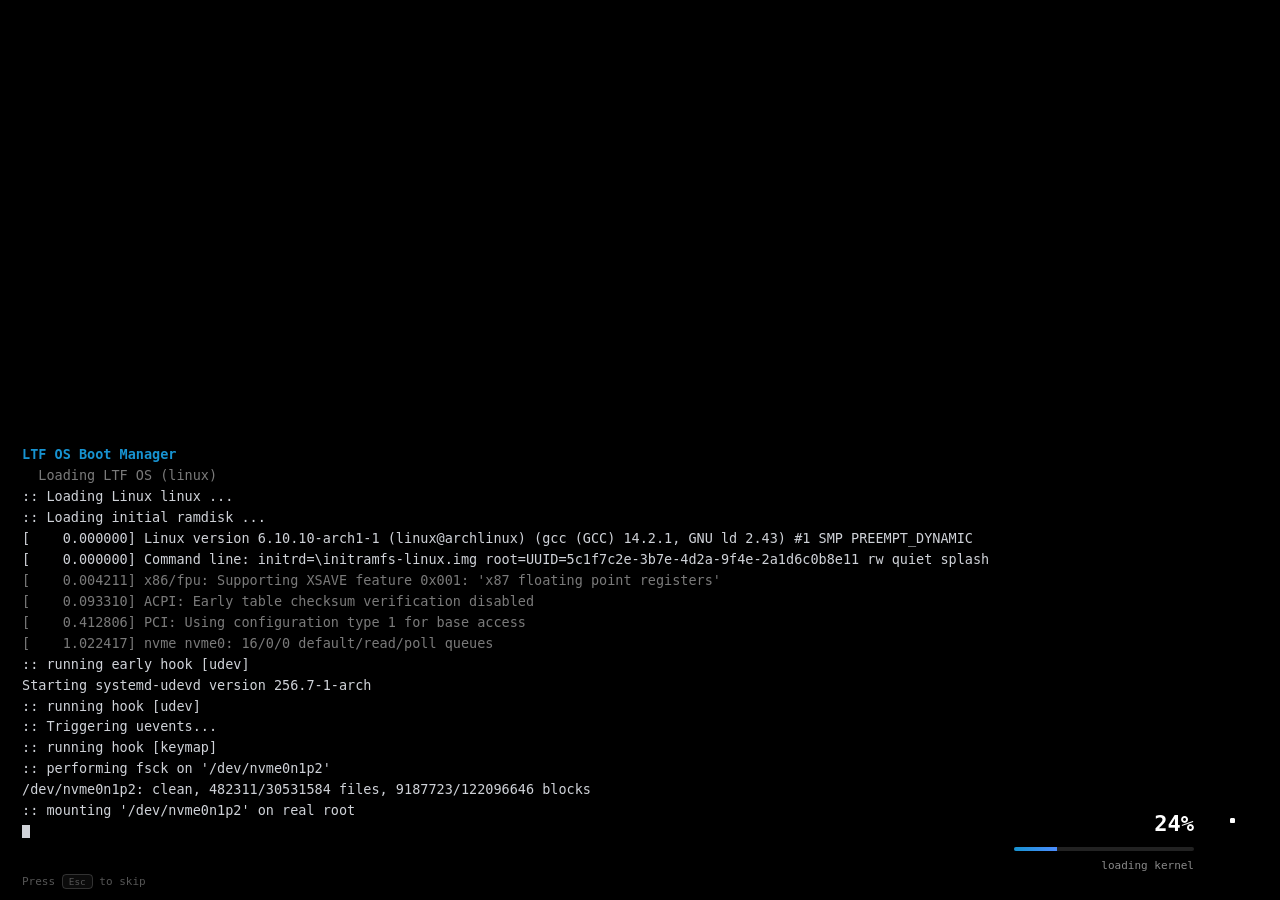
==== commit d002bfbe: "Step 17: first desktop widget — System Monitor Add the first functional first-party desktop widget: " ====
--- a/static/index.html
+++ b/static/index.html
@@ -17,13 +17,13 @@
   <link rel="stylesheet" href="css/system/flyouts.css" />
   <link rel="stylesheet" href="css/system/windows.css" />
   <link rel="stylesheet" href="css/system/menus.css" />
+  <link rel="stylesheet" href="css/system/widgets.css" />
   <!-- App layer -->
   <link rel="stylesheet" href="css/apps/common.css" />
   <link rel="stylesheet" href="css/apps/frame.css" />
   <link rel="stylesheet" href="css/apps/appstore.css" />
   <link rel="stylesheet" href="css/apps/notepad.css" />
   <link rel="stylesheet" href="css/apps/orion.css" />
-  <link rel="stylesheet" href="css/apps/notnetflix.css" />
   <link rel="stylesheet" href="css/apps/spiceify.css" />
   <link rel="stylesheet" href="css/apps/geforcenow.css" />
   <link rel="stylesheet" href="css/apps/vapor.css" />
@@ -55,6 +55,7 @@
 
     <div id="workarea">
       <div id="desktop" role="grid" aria-label="Desktop icons"></div>
+      <div id="widgets" aria-label="Desktop widgets"></div>
       <div id="windows"></div>
       <div id="snap-preview"></div>
     </div>
--- a/static/css/system/desktop.css
+++ b/static/css/system/desktop.css
@@ -106,3 +106,4 @@
 /* Full-tile app artwork (first-party apps) */
 .app-icon.art { background: none; box-shadow: 0 4px 12px rgba(0, 0, 0, 0.35); overflow: hidden; }
 .app-icon.art svg { width: 100%; height: 100%; filter: none; }
+.app-icon.art img { width: 100%; height: 100%; object-fit: cover; display: block; }
--- a/static/css/system/windows.css
+++ b/static/css/system/windows.css
@@ -60,3 +60,10 @@
 
 /* Maximized geometry is enforced by class so it tracks the work area on resize. */
 .window.maximized { left: 0 !important; top: 0 !important; width: 100% !important; height: 100% !important; }
+
+/* App-level title bar controls (web-apps: reload / home / open externally / panel) */
+.win-app-controls { display: flex; align-items: center; gap: 2px; margin-right: 4px; }
+.win-app-btn { width: 30px; height: 28px; display: grid; place-items: center; border-radius: var(--radius-sm); color: var(--text-2); transition: background var(--dur-fast), color var(--dur-fast); }
+.win-app-btn:hover { background: var(--surface-hover); color: var(--text); }
+.win-app-btn.active { color: var(--accent-color); background: var(--accent-color-soft); }
+.win-app-btn svg { width: 14px; height: 14px; }
--- a/static/css/system/widgets.css
+++ b/static/css/system/widgets.css
@@ -0,0 +1,59 @@
+/* Desktop widgets layer — above wallpaper/icons, below application windows. */
+#widgets { position: absolute; inset: 0; pointer-events: none; z-index: 5; }
+#widgets > .widget { position: absolute; pointer-events: auto; }
+
+/* Default placement: top-right, clear of desktop icons (which flow top-left)
+   and the taskbar. Widgets shift with a top/left/right taskbar via tokens. */
+.widget[data-widget="sysmon"] { top: 20px; right: 20px; width: 264px; }
+body.tb-top .widget[data-widget="sysmon"] { top: calc(var(--tb-offset) + 20px); }
+body.tb-right .widget[data-widget="sysmon"] { right: calc(var(--tb-offset) + 20px); }
+
+/* ─── System Monitor ─── */
+.sysmon {
+  display: flex; flex-direction: column; gap: 12px;
+  padding: 14px 16px 15px;
+  border-radius: var(--radius-lg);
+  background: var(--acrylic);
+  -webkit-backdrop-filter: blur(var(--system-glass-blur)) saturate(var(--system-glass-saturate));
+  backdrop-filter: blur(var(--system-glass-blur)) saturate(var(--system-glass-saturate));
+  border: 1px solid var(--system-glass-border);
+  box-shadow: var(--shadow-lg, 0 18px 40px rgba(0, 0, 0, 0.4)), var(--system-glass-highlight);
+  color: var(--text);
+  animation: pop-in var(--dur, 200ms) var(--ease, ease);
+}
+
+.sysmon-head { display: flex; align-items: center; justify-content: space-between; gap: 8px; }
+.sysmon-title { display: inline-flex; align-items: center; gap: 7px; font-weight: 600; font-size: var(--fs-sm); letter-spacing: 0.01em; }
+.sysmon-ico { display: inline-flex; color: var(--accent-color); }
+.sysmon-ico svg, .sysmon-label svg, .sysmon-facts dt svg { width: 14px; height: 14px; display: block; }
+
+.sysmon-state { display: inline-flex; align-items: center; gap: 6px; font-size: var(--fs-xs); color: var(--text-3); }
+.sysmon-dot { width: 7px; height: 7px; border-radius: 50%; background: var(--text-3); box-shadow: 0 0 6px transparent; transition: background var(--dur-fast, 120ms); }
+.sysmon-dot[data-kind="ok"] { background: #37d399; box-shadow: 0 0 7px rgba(55, 211, 153, 0.7); }
+.sysmon-dot[data-kind="wait"] { background: #f5b942; }
+.sysmon-dot[data-kind="off"] { background: #ff5a67; box-shadow: 0 0 7px rgba(255, 90, 103, 0.5); }
+
+.sysmon-metric { display: flex; flex-direction: column; gap: 6px; }
+.sysmon-metric-top { display: flex; align-items: baseline; justify-content: space-between; }
+.sysmon-label { display: inline-flex; align-items: center; gap: 6px; font-size: var(--fs-xs); color: var(--text-2); text-transform: uppercase; letter-spacing: 0.06em; }
+.sysmon-label svg { color: var(--text-3); }
+.sysmon-metric-top b { font-size: var(--fs-md, 15px); font-weight: 600; font-variant-numeric: tabular-nums; }
+
+.sysmon-bar { height: 6px; border-radius: 999px; background: rgba(127, 128, 147, 0.22); overflow: hidden; }
+.sysmon-bar i {
+  display: block; height: 100%; width: 0;
+  border-radius: inherit;
+  background: linear-gradient(90deg, var(--accent-color), color-mix(in srgb, var(--accent-color) 55%, #00d4ff));
+  transition: width 600ms var(--ease, ease), background 300ms ease;
+}
+.sysmon-bar i[data-level="mid"] { background: linear-gradient(90deg, #f5b942, #ffb35a); }
+.sysmon-bar i[data-level="high"] { background: linear-gradient(90deg, #ff7a59, #ff5a67); }
+.sysmon-bar i[data-level="none"] { background: rgba(127, 128, 147, 0.4); }
+
+.sysmon-facts { display: grid; grid-template-columns: auto 1fr; gap: 5px 12px; margin: 2px 0 0; font-size: var(--fs-xs); }
+.sysmon-facts dt { display: inline-flex; align-items: center; gap: 6px; color: var(--text-3); margin: 0; }
+.sysmon-facts dd { margin: 0; text-align: right; color: var(--text-2); font-variant-numeric: tabular-nums; }
+
+@media (max-width: 640px) {
+  .widget[data-widget="sysmon"] { width: min(264px, calc(100vw - 40px)); }
+}
--- a/static/css/apps/common.css
+++ b/static/css/apps/common.css
@@ -51,9 +51,6 @@
 .info-grid dt { color: var(--text-2); }
 .info-grid dd { margin: 0; }
 
-/* Generic embed app toolbar */
-.embed-bar { gap: 6px; }
-.embed-url { font-size: var(--fs-xs); color: var(--text-3); font-family: var(--font-mono); white-space: nowrap; overflow: hidden; text-overflow: ellipsis; min-width: 0; }
 
 /* Settings */
 .set-range { display: flex; align-items: center; gap: 12px; width: min(260px, 100%); }
@@ -68,3 +65,12 @@
 .account-card h2 { margin: 0; }
 .account-card p { margin: 4px 0 0; }
 .avatar.lg { width: 72px; height: 72px; font-size: 28px; }
+
+/* Web-app container (apps/webapp.js): content edge-to-edge, optional side panel */
+.webapp { background: #000; }
+.webapp-panel {
+  position: absolute; top: 0; right: 0; bottom: 0; z-index: 5; width: min(380px, 100%); overflow-y: auto;
+  background: var(--mica); backdrop-filter: blur(var(--system-glass-blur-strong)); -webkit-backdrop-filter: blur(var(--system-glass-blur-strong));
+  border-left: 1px solid var(--border); box-shadow: var(--shadow); animation: panel-in var(--dur-slow) var(--ease);
+}
+@keyframes panel-in { from { transform: translateX(24px); opacity: 0; } }
--- a/static/css/apps/frame.css
+++ b/static/css/apps/frame.css
@@ -1,18 +1,26 @@
-/* AppFrame — isolated iframe container (js/core/frame.js) */
+/* AppFrame — web container (js/core/frame.js) */
 .ltf-frame { position: relative; flex: 1; min-height: 0; background: var(--frame-bg, #000); overflow: hidden; }
 .ltf-frame > iframe { position: absolute; inset: 0; width: 100%; height: 100%; border: 0; background: var(--frame-bg, #000); }
 .frame-loading { position: absolute; inset: 0; display: grid; place-items: center; background: var(--frame-bg, #000); z-index: 1; }
 .frame-spinner { width: 30px; height: 30px; border-radius: 50%; border: 3px solid rgba(255,255,255,.12); border-top-color: var(--accent-color); animation: spin .8s linear infinite; }
+
+/* Native error screens (codes from src/web/error.rs) */
 .frame-notice {
-  position: absolute; inset: 0; z-index: 2; display: grid; place-content: center; justify-items: center; gap: 8px;
+  position: absolute; inset: 0; z-index: 2; display: grid; place-content: center; justify-items: center; gap: 10px;
   padding: 32px; text-align: center; background: var(--surface-solid); color: var(--text);
+  animation: pop-in var(--dur) var(--ease);
 }
-.frame-notice > span svg { width: 36px; height: 36px; color: var(--text-3); }
-.frame-notice b { font-size: var(--fs-lg); font-weight: 600; }
-.frame-notice p { margin: 0; max-width: 460px; color: var(--text-2); font-size: var(--fs-sm); }
-.frame-notice code { font-family: var(--font-mono); font-size: var(--fs-sm); color: var(--accent-color-strong); background: var(--accent-color-soft); padding: 2px 8px; border-radius: 4px; }
+.frame-error-icon { width: 64px; height: 64px; border-radius: 50%; display: grid; place-items: center; margin-bottom: 6px;
+  background: color-mix(in srgb, var(--warning) 14%, transparent); color: var(--warning); }
+.frame-error-icon svg { width: 30px; height: 30px; }
+.frame-notice h2 { margin: 0; font-size: 20px; font-weight: 600; }
+.frame-notice p { margin: 0; max-width: 460px; color: var(--text-2); font-size: var(--fs); line-height: 1.5; }
+.frame-notice p.frame-error-detail { font-size: var(--fs-sm); color: var(--text-3); }
+.frame-notice code { font-family: var(--font-mono); font-size: var(--fs-xs); color: var(--text-3); letter-spacing: .04em; }
 .frame-placeholder { background: repeating-linear-gradient(135deg, var(--surface-2) 0 12px, transparent 12px 24px), var(--surface-solid); outline: 2px dashed var(--border-strong); outline-offset: -14px; }
-.frame-actions { display: flex; gap: 8px; margin-top: 8px; }
+.frame-placeholder .frame-error-icon { background: var(--surface-3); color: var(--text-2); }
+.frame-placeholder code { color: var(--accent-color-strong); background: var(--accent-color-soft); padding: 2px 8px; border-radius: 4px; }
+.frame-actions { display: flex; gap: 8px; margin-top: 10px; }
 
 /* Iframes swallow pointer events; disable them while the WM drags/resizes. */
 body.wm-interacting iframe, body.is-dragging iframe { pointer-events: none; }
--- a/static/css/apps/appstore.css
+++ b/static/css/apps/appstore.css
@@ -28,3 +28,16 @@
 .store-dialog label { display: grid; gap: 4px; font-size: var(--fs-sm); color: var(--text-2); }
 .store-dialog label.row { display: flex; align-items: center; gap: 12px; }
 .store-dialog-actions { display: flex; justify-content: flex-end; gap: 8px; margin-top: 6px; }
+
+/* Permission checkboxes (Step 10) */
+.store-perms { display: grid; gap: 6px; }
+.store-dialog label.store-perm { display: flex; align-items: center; gap: 8px; color: var(--text); cursor: pointer; }
+.store-perm input { width: 16px; height: 16px; accent-color: var(--accent-color); cursor: pointer; }
+
+/* Catalog discovery controls (search uses the toolbar field; chips below) */
+.store-controls { display: flex; align-items: center; gap: 10px; flex-wrap: wrap; margin: 4px 0 14px; }
+.store-cats { display: flex; gap: 6px; flex-wrap: wrap; }
+.store-cat { padding: 5px 12px; border-radius: 14px; font-size: var(--fs-sm); background: var(--surface-2); border: 1px solid var(--border); color: var(--text-2); transition: background var(--dur-fast), color var(--dur-fast); }
+.store-cat:hover { background: var(--surface-hover); color: var(--text); }
+.store-cat.active { background: var(--accent-color-soft); border-color: var(--accent-color); color: var(--accent-color-strong); }
+.store-clear { margin-left: auto; height: 30px; }
--- a/static/css/apps/orion.css
+++ b/static/css/apps/orion.css
@@ -30,7 +30,7 @@
 .or-address { flex: 1; min-width: 0; border: 0; background: none; outline: none; font-size: var(--fs); }
 .or-mode { display: inline-flex; align-items: center; gap: 6px; height: 30px; padding: 0 10px; border-radius: 15px; font-size: var(--fs-xs); color: var(--text-2); border: 1px solid var(--border); }
 .or-mode svg { width: 13px; height: 13px; }
-.or-mode[data-mode="proxy"] { color: var(--accent-color-strong); border-color: var(--accent-color); background: var(--accent-color-soft); }
+.or-mode[data-mode="isolated"] { color: var(--accent-color-strong); border-color: var(--accent-color); background: var(--accent-color-soft); }
 .or-mode:hover { background: var(--surface-hover); }
 .or-content { position: relative; flex: 1; min-height: 0; }
 .or-page { position: absolute; inset: 0; display: flex; background: #fff; }
--- a/static/css/apps/geforcenow.css
+++ b/static/css/apps/geforcenow.css
@@ -1,15 +1,5 @@
-/* GeForce NOW */
-.gfn { --gfn: #76b900; --gfn-hi: #9be22d; background: radial-gradient(1200px 500px at 15% -10%, #1f3006 0%, transparent 60%), #0b0c0e; color: #e8eaed; }
-.gfn-launch { flex: 1; overflow-y: auto; padding: 28px 32px 36px; }
-.gfn-hero { display: flex; align-items: center; gap: 28px; padding: 28px; border-radius: 12px; background: linear-gradient(120deg, #101a04, #0d0f0b 60%); border: 1px solid #22301022; box-shadow: inset 0 0 0 1px #76b90022; }
-.gfn-hero h1 { margin: 0 0 6px; font-size: 32px; font-weight: 700; letter-spacing: -.3px; }
-.gfn-hero p { margin: 0 0 18px; color: #a9b0a0; max-width: 560px; }
-.gfn-hero .app-icon.xl { width: 104px; height: 104px; filter: drop-shadow(0 0 24px #76b90066); }
+/* GeForce NOW — diagnostics panel (apps/panels/geforcenow.js) */
 .gfn-actions { display: flex; gap: 10px; flex-wrap: wrap; }
-.gfn-btn { display: inline-flex; align-items: center; gap: 8px; height: 40px; padding: 0 22px; border-radius: 4px; background: var(--gfn); color: #0b0b0b; font-weight: 700; letter-spacing: .04em; text-transform: uppercase; font-size: var(--fs-sm); transition: filter var(--dur-fast); }
-.gfn-btn:hover { filter: brightness(1.12); }
-.gfn-btn svg { width: 15px; height: 15px; }
-.gfn-btn.ghost { background: #ffffff12; color: #fff; }
 .gfn-grid { display: grid; grid-template-columns: repeat(auto-fit, minmax(280px, 1fr)); gap: 14px; margin-top: 16px; }
 .gfn-card { padding: 16px 18px; border-radius: 10px; background: #14161a; border: 1px solid #23262c; display: grid; gap: 10px; align-content: start; }
 .gfn-card header { display: flex; align-items: center; gap: 10px; font-weight: 600; text-transform: uppercase; letter-spacing: .08em; font-size: var(--fs-xs); color: #a9b0a0; }
@@ -35,12 +25,9 @@
 .gfn-cap .no { background: #ff5a6726; color: var(--danger); }
 .gfn-field { display: grid; gap: 4px; }
 .gfn-field small { color: #8b9199; }
-.gfn-session { position: absolute; inset: 0; display: flex; flex-direction: column; background: #000; }
-.gfn-session-bar { display: flex; align-items: center; gap: 6px; height: 38px; padding: 0 8px; background: #0b0c0e; border-bottom: 1px solid #1c1f24; font-size: var(--fs-sm); }
-.gfn-session-bar .spacer { flex: 1; }
-.gfn-bar-btn { width: 32px; height: 30px; display: grid; place-items: center; border-radius: 4px; color: #cfd3d8; }
-.gfn-bar-btn:hover { background: #ffffff14; }
-.gfn-bar-btn svg { width: 15px; height: 15px; }
-.gfn-live { display: flex; align-items: center; gap: 6px; color: var(--gfn-hi); font-weight: 600; }
-.gfn-live i { width: 8px; height: 8px; border-radius: 50%; background: var(--gfn); box-shadow: 0 0 8px var(--gfn); }
-.gfn-bar-ping b { font-family: var(--font-mono); font-weight: 400; color: #a9b0a0; margin-right: 6px; }
+
+.gfn-panel { --gfn: #76b900; --gfn-hi: #9be22d; padding: 18px; display: grid; gap: 12px; align-content: start; }
+.gfn-panel h2 { margin: 0 0 4px; font-size: var(--fs-lg); }
+.gfn-panel .gfn-card { background: var(--surface-2); border-color: var(--border); }
+.gfn-panel .gfn-card header, .gfn-panel .gfn-stat-row small, .gfn-panel .gfn-netinfo dt, .gfn-panel .gfn-hint, .gfn-panel .gfn-field small, .gfn-panel .gfn-empty { color: var(--text-2); }
+.gfn-actions { display: flex; gap: 8px; }
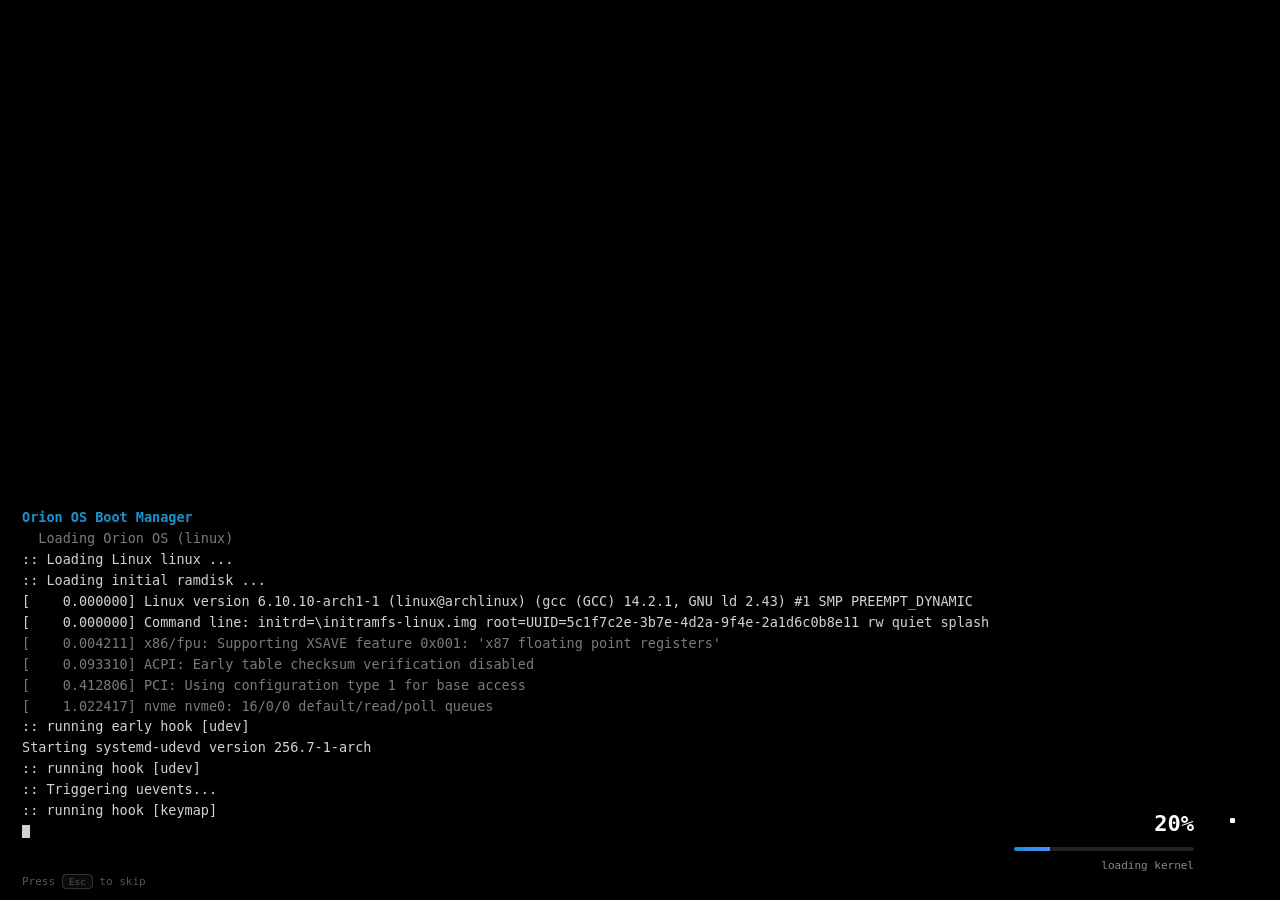
==== commit 8270d15a: "Rename product branding from LTF OS to Orion OS Branding-only change: user-facing strings, page titl" ====
--- a/static/index.html
+++ b/static/index.html
@@ -3,8 +3,8 @@
 <head>
   <meta charset="utf-8" />
   <meta name="viewport" content="width=device-width, initial-scale=1" />
-  <title>LTF OS</title>
-  <meta name="description" content="LTF OS — games and media, delivered as a desktop in your browser." />
+  <title>Orion OS</title>
+  <meta name="description" content="Orion OS — games and media, delivered as a desktop in your browser." />
   <meta name="theme-color" content="#07080d" />
   <link rel="icon" href="assets/logo.svg" type="image/svg+xml" />
 
--- a/static/css/system/tokens.css
+++ b/static/css/system/tokens.css
@@ -1,5 +1,5 @@
 /* ==========================================================================
-   LTF OS — Design tokens
+   Orion OS — Design tokens
    Every visual value in the OS resolves to one of these custom properties.
    Change them here (or at runtime via Settings, which writes --accent-color
    and --system-glass-opacity on :root) to re-theme the entire system.
--- a/static/css/system/widgets.css
+++ b/static/css/system/widgets.css
@@ -1,12 +1,16 @@
-/* Desktop widgets layer — above wallpaper/icons, below application windows. */
-#widgets { position: absolute; inset: 0; pointer-events: none; z-index: 5; }
-#widgets > .widget { position: absolute; pointer-events: auto; }
-
-/* Default placement: top-right, clear of desktop icons (which flow top-left)
-   and the taskbar. Widgets shift with a top/left/right taskbar via tokens. */
-.widget[data-widget="sysmon"] { top: 20px; right: 20px; width: 264px; }
-body.tb-top .widget[data-widget="sysmon"] { top: calc(var(--tb-offset) + 20px); }
-body.tb-right .widget[data-widget="sysmon"] { right: calc(var(--tb-offset) + 20px); }
+/* Desktop widgets layer — above wallpaper/icons, below application windows.
+   A top-right column: widgets stack downward in mount order, clear of the
+   desktop icons (which flow top-left) and the taskbar. Adding a widget needs
+   no per-widget placement — it simply joins the column. */
+#widgets {
+  position: absolute; inset: 0; z-index: 5;
+  pointer-events: none;
+  display: flex; flex-direction: column; align-items: flex-end; gap: 16px;
+  padding: 20px;
+}
+#widgets > .widget { pointer-events: auto; width: 264px; max-width: calc(100vw - 40px); }
+body.tb-top #widgets { padding-top: calc(var(--tb-offset) + 20px); }
+body.tb-right #widgets { padding-right: calc(var(--tb-offset) + 20px); }
 
 /* ─── System Monitor ─── */
 .sysmon {
@@ -54,6 +58,48 @@
 .sysmon-facts dt { display: inline-flex; align-items: center; gap: 6px; color: var(--text-3); margin: 0; }
 .sysmon-facts dd { margin: 0; text-align: right; color: var(--text-2); font-variant-numeric: tabular-nums; }
 
-@media (max-width: 640px) {
-  .widget[data-widget="sysmon"] { width: min(264px, calc(100vw - 40px)); }
+/* ─── Clock ─── */
+.clock {
+  display: flex; flex-direction: column; gap: 2px;
+  padding: 16px 18px 17px;
+  border-radius: var(--radius-lg);
+  background: var(--acrylic);
+  -webkit-backdrop-filter: blur(var(--system-glass-blur)) saturate(var(--system-glass-saturate));
+  backdrop-filter: blur(var(--system-glass-blur)) saturate(var(--system-glass-saturate));
+  border: 1px solid var(--system-glass-border);
+  box-shadow: var(--shadow-lg, 0 18px 40px rgba(0, 0, 0, 0.4)), var(--system-glass-highlight);
+  color: var(--text);
+  animation: pop-in var(--dur, 200ms) var(--ease, ease);
 }
+.clock-time { font-size: 34px; font-weight: 300; line-height: 1.05; letter-spacing: -0.01em; font-variant-numeric: tabular-nums; }
+.clock-date { font-size: var(--fs-sm); color: var(--text-2); margin-top: 3px; }
+
+/* ─── Network Status ─── */
+.netmon {
+  display: flex; flex-direction: column; gap: 10px;
+  padding: 14px 16px 15px;
+  border-radius: var(--radius-lg);
+  background: var(--acrylic);
+  -webkit-backdrop-filter: blur(var(--system-glass-blur)) saturate(var(--system-glass-saturate));
+  backdrop-filter: blur(var(--system-glass-blur)) saturate(var(--system-glass-saturate));
+  border: 1px solid var(--system-glass-border);
+  box-shadow: var(--shadow-lg, 0 18px 40px rgba(0, 0, 0, 0.4)), var(--system-glass-highlight);
+  color: var(--text);
+  animation: pop-in var(--dur, 200ms) var(--ease, ease);
+}
+.netmon-head { display: flex; align-items: center; justify-content: space-between; }
+.netmon-title { display: inline-flex; align-items: center; gap: 7px; font-weight: 600; font-size: var(--fs-sm); }
+.netmon-ico { display: inline-flex; color: var(--accent-color); }
+.netmon-ico svg { width: 14px; height: 14px; display: block; }
+
+.netmon-state { display: inline-flex; align-items: center; gap: 8px; font-size: var(--fs-sm); color: var(--text); }
+.netmon-dot { width: 8px; height: 8px; border-radius: 50%; background: var(--text-3); transition: background var(--dur-fast, 120ms); }
+.netmon-dot[data-kind="online"] { background: #37d399; box-shadow: 0 0 7px rgba(55, 211, 153, 0.7); }
+.netmon-dot[data-kind="wait"] { background: #f5b942; }
+.netmon-dot[data-kind="offline"] { background: #ff5a67; box-shadow: 0 0 7px rgba(255, 90, 103, 0.5); }
+.netmon-dot[data-kind="transport"] { background: #f5b942; box-shadow: 0 0 7px rgba(245, 185, 66, 0.5); }
+
+.netmon-metric { display: flex; align-items: baseline; justify-content: space-between; }
+.netmon-metric-label { font-size: var(--fs-xs); color: var(--text-2); text-transform: uppercase; letter-spacing: 0.06em; }
+.netmon-value { font-size: var(--fs-md, 15px); font-weight: 600; font-variant-numeric: tabular-nums; }
+.netmon-note { font-size: var(--fs-xs); color: var(--text-3); }
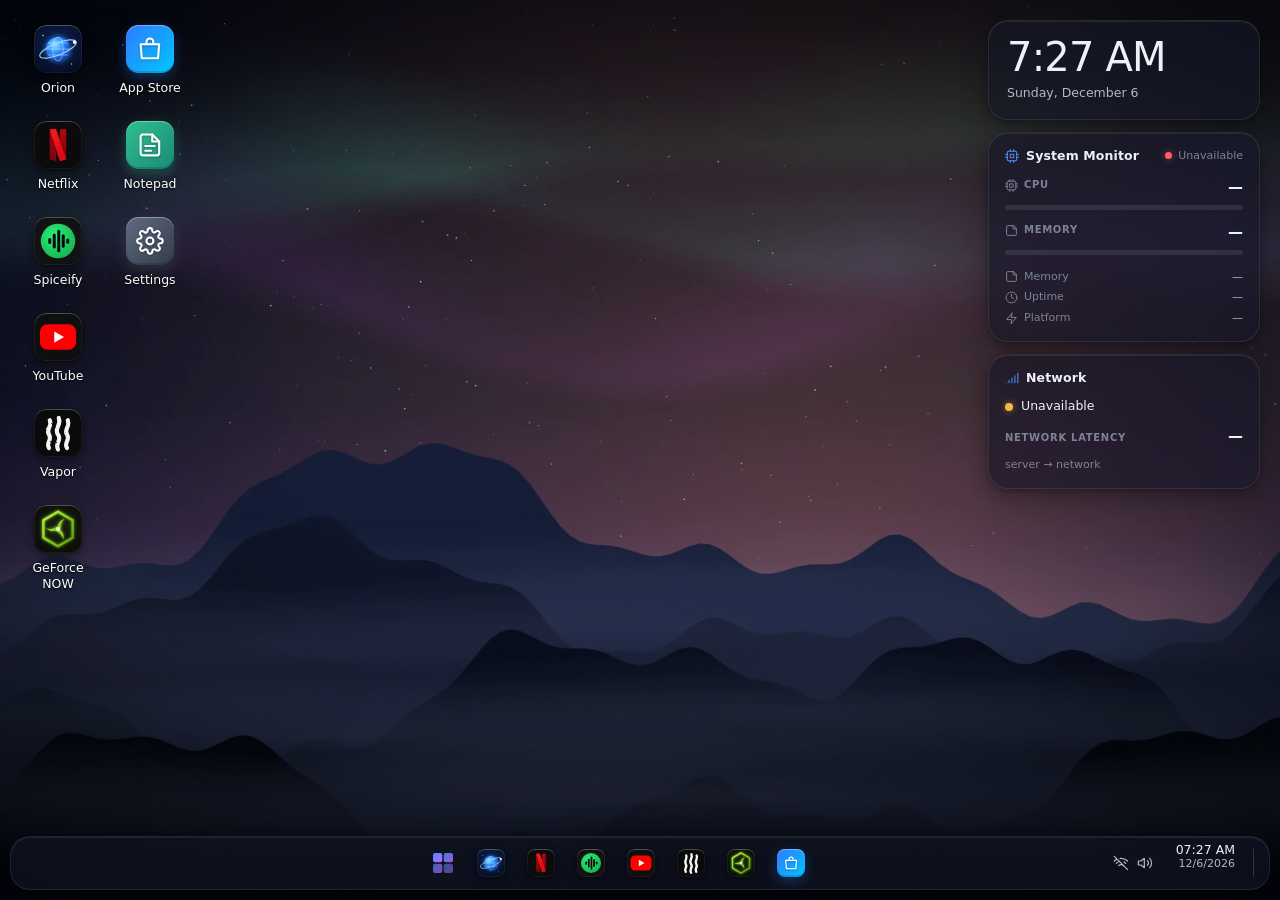
==== commit a07cbb6f: "Phase 2: Orion boot splash, first-entry welcome and lock screen Frontend only. No backend, auth, CSP" ====
--- a/static/index.html
+++ b/static/index.html
@@ -12,6 +12,7 @@
   <link rel="stylesheet" href="css/system/tokens.css" />
   <link rel="stylesheet" href="css/system/base.css" />
   <link rel="stylesheet" href="css/system/boot.css" />
+  <link rel="stylesheet" href="css/system/entry.css" />
   <link rel="stylesheet" href="css/system/desktop.css" />
   <link rel="stylesheet" href="css/system/taskbar.css" />
   <link rel="stylesheet" href="css/system/flyouts.css" />
@@ -33,18 +34,42 @@
   <script type="module" src="js/app.js"></script>
 </head>
 <body class="tb-bottom booting">
-  <!-- ─────────────── Boot console ─────────────── -->
-  <section id="boot" aria-label="System startup">
-    <pre id="boot-log" aria-live="polite"></pre>
-    <div id="boot-loader">
-      <div class="boot-progress">
-        <span id="boot-percent">0%</span>
-        <div class="boot-bar"><i id="boot-bar-fill"></i></div>
-        <small id="boot-status">starting</small>
+  <!-- Orion OS mark: defined once, used by the startup splash and the
+       welcome/lock screens (<svg><use href="#orion-mark"/></svg>). -->
+  <svg width="0" height="0" style="position:absolute" aria-hidden="true" focusable="false">
+    <defs>
+      <linearGradient id="orion-mark-orbit" x1="0" y1="0" x2="1" y2="1">
+        <stop offset="0" stop-color="#8a6bff"/><stop offset="1" stop-color="#4cc3ff"/>
+      </linearGradient>
+      <radialGradient id="orion-mark-glow">
+        <stop offset="0" stop-color="#9fb8ff" stop-opacity=".55"/><stop offset="1" stop-color="#9fb8ff" stop-opacity="0"/>
+      </radialGradient>
+    </defs>
+    <symbol id="orion-mark" viewBox="0 0 64 64">
+      <circle cx="32" cy="32" r="20" fill="url(#orion-mark-glow)"/>
+      <ellipse cx="32" cy="32" rx="28" ry="11" fill="none" stroke="url(#orion-mark-orbit)" stroke-width="2.4" transform="rotate(-24 32 32)"/>
+      <circle cx="23.5" cy="36.5" r="2.9" fill="#fff"/>
+      <circle cx="32" cy="32" r="3.4" fill="#fff"/>
+      <circle cx="40.5" cy="27.5" r="2.9" fill="#fff"/>
+      <circle cx="20" cy="15.5" r="2.3" fill="#ffc29a"/>
+      <circle cx="45" cy="48.5" r="2.5" fill="#b9d2ff"/>
+    </symbol>
+  </svg>
+
+  <!-- ─────────────── Startup splash (js/core/boot.js) ───────────────
+       Static markup so it shows before any script runs. Progress and status
+       reflect the real startup steps; nothing here is simulated. -->
+  <section id="boot" aria-label="Orion OS is starting">
+    <div class="boot-center">
+      <svg class="boot-mark" aria-hidden="true"><use href="#orion-mark"/></svg>
+      <h1 class="boot-title">Orion <span>OS</span></h1>
+      <div class="boot-progress" role="progressbar" aria-label="Starting Orion OS" aria-valuemin="0" aria-valuemax="100" aria-valuenow="0">
+        <i id="boot-bar-fill"></i>
       </div>
-      <div class="boot-dots" role="progressbar" aria-label="Loading"><i></i><i></i><i></i><i></i><i></i></div>
+      <p id="boot-status" aria-live="polite">Starting</p>
+      <div id="boot-actions" hidden></div>
     </div>
-    <p class="boot-hint">Press <kbd>Esc</kbd> to skip</p>
+    <button type="button" class="boot-skip" id="boot-skip">Skip <kbd>Esc</kbd></button>
   </section>
 
   <!-- ─────────────── Desktop ─────────────── -->
--- a/static/css/system/tokens.css
+++ b/static/css/system/tokens.css
@@ -1,114 +1,200 @@
 /* ==========================================================================
-   Orion OS — Design tokens
-   Every visual value in the OS resolves to one of these custom properties.
-   Change them here (or at runtime via Settings, which writes --accent-color
-   and --system-glass-opacity on :root) to re-theme the entire system.
+   Orion OS — Design tokens ("Orion night sky")
+   Every visual value in the shell resolves to one of these custom properties.
+   Change them here (or at runtime via Settings, which writes --accent-color,
+   --accent-color-2, --accent-color-contrast and --system-glass-opacity on
+   :root) to re-theme the entire system.
+
+   Layering model (Phase 0 design §10):
+     1. wallpaper   — full-bleed, with a static vignette for depth/contrast
+     2. float glass — dock, flyouts, menus, widgets, toasts (blurred, tinted)
+     3. windows     — near-solid "mica" so app content stays readable
+   Glass is used selectively: never stacked blur-on-blur on large areas.
    ========================================================================== */
 
 :root {
-  /* ─── Accent ─── */
+  /* ─── Accent (runtime-overridable) ─── */
   --accent-color: #4c8dff;
   --accent-color-2: #7c5cff;                 /* derived at runtime (hue shift) */
   --accent-color-soft: color-mix(in srgb, var(--accent-color) 22%, transparent);
+  --accent-color-faint: color-mix(in srgb, var(--accent-color) 12%, transparent);
   --accent-color-strong: color-mix(in srgb, var(--accent-color) 78%, white);
   --accent-color-contrast: #ffffff;
-
-  /* ─── System glass (Acrylic / Mica) ─── */
-  --system-glass-rgb: 30, 32, 42;            /* tint of translucent surfaces */
+  --accent-gradient: linear-gradient(135deg, var(--accent-color), var(--accent-color-2));
+  --accent-glow: 0 0 18px color-mix(in srgb, var(--accent-color) 45%, transparent);
+
+  /* ─── Background layers (deep space navy with a violet undertone) ─── */
+  --bg-0: #04060c;                           /* page / behind everything */
+  --bg-1: #080b15;                           /* wallpaper fallback base */
+  --bg-2: #0e1322;                           /* raised solid areas */
+  --bg: var(--bg-0);
+
+  /* ─── System glass (runtime-overridable opacity) ─── */
+  --system-glass-rgb: 20, 24, 38;            /* tint of translucent surfaces */
   --system-glass-opacity: 0.62;              /* 0 = clear, 1 = solid */
-  --system-glass-blur: 20px;
-  --system-glass-blur-strong: 40px;
-  --system-glass-saturate: 160%;
-  --system-glass-border: rgba(255, 255, 255, 0.09);
+  --system-glass-blur: 22px;
+  --system-glass-blur-strong: 36px;
+  --system-glass-saturate: 170%;
+  --system-glass-border: rgba(255, 255, 255, 0.085);
   --system-glass-highlight: inset 0 1px 0 rgba(255, 255, 255, 0.07);
+  /* Float glass: dock, flyouts, menus, widgets, toasts. */
   --acrylic: rgba(var(--system-glass-rgb), var(--system-glass-opacity));
-  --mica: rgba(var(--system-glass-rgb), min(1, calc(var(--system-glass-opacity) + 0.18)));
-
-  /* ─── Surfaces ─── */
-  --bg: #07080d;
+  --glass-float: var(--acrylic);
+  /* Window glass: nearly solid, for readability of app content. */
+  --mica: rgba(var(--system-glass-rgb), min(0.97, calc(var(--system-glass-opacity) + 0.35)));
+  --glass-window: var(--mica);
+  /* Small blur for windows/secondary surfaces (cheaper than the float blur). */
+  --blur-sm: 12px;
+  --blur: var(--system-glass-blur);
+  --blur-lg: var(--system-glass-blur-strong);
+
+  /* ─── Surfaces (translucent fills on top of glass) ─── */
   --surface-solid: rgb(var(--system-glass-rgb));
+  --surface-1: rgba(255, 255, 255, 0.03);
   --surface-2: rgba(255, 255, 255, 0.045);
   --surface-3: rgba(255, 255, 255, 0.085);
   --surface-hover: rgba(255, 255, 255, 0.075);
   --surface-active: rgba(255, 255, 255, 0.04);
-  --scrim: rgba(0, 0, 0, 0.5);
-
-  /* ─── Text ─── */
-  --text: #eef0f5;
-  --text-2: #b1b6c4;
-  --text-3: #7a8093;
+  --surface-selected: var(--accent-color-soft);
+  --scrim: rgba(2, 4, 10, 0.55);
+
+  /* ─── Text hierarchy ─── */
+  --text: #eef1f8;                           /* primary */
+  --text-2: #b3b9c9;                         /* secondary */
+  --text-3: #7c8398;                         /* muted / tertiary */
+  --text-on-accent: var(--accent-color-contrast);
+  --text-on-wallpaper: #ffffff;
+  --text-shadow-wallpaper: 0 1px 2px rgba(0, 0, 0, 0.85), 0 0 10px rgba(0, 0, 0, 0.45);
+
+  /* ─── Status ─── */
   --danger: #ff5a67;
   --success: #37d399;
   --warning: #f5b942;
-
-  /* ─── Borders & elevation ─── */
+  --info: var(--accent-color);
+
+  /* ─── Borders ─── */
   --border: var(--system-glass-border);
   --border-strong: rgba(255, 255, 255, 0.16);
+  --border-accent: color-mix(in srgb, var(--accent-color) 45%, transparent);
   --highlight: var(--system-glass-highlight);
-  --shadow-sm: 0 2px 8px rgba(0, 0, 0, 0.25);
-  --shadow: 0 12px 40px rgba(0, 0, 0, 0.45), 0 2px 8px rgba(0, 0, 0, 0.3);
-  --shadow-lg: 0 24px 80px rgba(0, 0, 0, 0.6), 0 4px 16px rgba(0, 0, 0, 0.35);
-  --focus-ring: 0 0 0 2px var(--accent-color);
+
+  /* ─── Elevation (e1 → e4) ─── */
+  --elev-1: 0 1px 2px rgba(0, 0, 0, 0.3), 0 2px 8px rgba(0, 0, 0, 0.18);
+  --elev-2: 0 8px 24px rgba(0, 0, 0, 0.32), 0 2px 6px rgba(0, 0, 0, 0.22);
+  --elev-3: 0 16px 44px rgba(0, 0, 0, 0.42), 0 4px 12px rgba(0, 0, 0, 0.26);
+  --elev-4: 0 28px 80px rgba(0, 0, 0, 0.55), 0 8px 22px rgba(0, 0, 0, 0.32);
+  --shadow-sm: var(--elev-1);
+  --shadow: var(--elev-3);
+  --shadow-lg: var(--elev-4);
+
+  /* ─── Focus ─── */
+  --focus-color: var(--accent-color-strong);
+  --focus-ring: 0 0 0 2px var(--bg-0), 0 0 0 4px var(--focus-color);
+  --focus-outline: 2px solid var(--focus-color);
+  --focus-offset: 2px;
 
   /* ─── Geometry ─── */
+  --radius-xs: 4px;
   --radius-sm: 6px;
   --radius: 10px;
   --radius-lg: 14px;
   --radius-xl: 20px;
-  --tb-size: 52px;
-  --tb-gap: 8px;
+  --radius-2xl: 28px;
+  --radius-pill: 999px;
+  --tb-size: 54px;
+  --tb-gap: 10px;
   --tb-offset: calc(var(--tb-size) + var(--tb-gap) * 2);
   --titlebar-h: 40px;
   --icon-cell-w: 92px;
   --icon-cell-h: 96px;
 
+  /* ─── Spacing (4px grid) ─── */
+  --space-1: 4px;
+  --space-2: 8px;
+  --space-3: 12px;
+  --space-4: 16px;
+  --space-5: 20px;
+  --space-6: 24px;
+  --space-8: 32px;
+  --space-10: 40px;
+
   /* ─── Type ─── */
-  --font: "Segoe UI Variable", "Segoe UI", system-ui, -apple-system, "Inter", Roboto, sans-serif;
+  --font: "Segoe UI Variable Text", "Segoe UI Variable", "Segoe UI", "SF Pro Text", system-ui, -apple-system, "Inter", "Ubuntu", Roboto, sans-serif;
+  --font-display: "Segoe UI Variable Display", "Segoe UI Variable", "Segoe UI", "SF Pro Display", system-ui, -apple-system, "Inter", "Ubuntu", Roboto, sans-serif;
   --font-mono: "Cascadia Code", "JetBrains Mono", "Fira Code", ui-monospace, Menlo, Consolas, monospace;
+  --fs-2xs: 10px;
   --fs-xs: 11px;
   --fs-sm: 12.5px;
   --fs: 14px;
+  --fs-md: 15px;
   --fs-lg: 17px;
   --fs-xl: 24px;
+  --fs-2xl: 32px;
+  --fs-display: 56px;
+  --fw-regular: 400;
+  --fw-medium: 500;
+  --fw-semibold: 600;
+  --lh: 1.45;
+  --lh-tight: 1.15;
+  --tracking-caps: 0.07em;
 
   /* ─── Motion ─── */
-  --ease: cubic-bezier(0.2, 0.9, 0.25, 1);
-  --ease-spring: cubic-bezier(0.34, 1.56, 0.64, 1);
+  --ease: cubic-bezier(0.2, 0.9, 0.25, 1);          /* standard ease-out */
+  --ease-out: cubic-bezier(0.16, 1, 0.3, 1);        /* soft deceleration */
+  --ease-in: cubic-bezier(0.5, 0, 0.75, 0);
+  --ease-spring: cubic-bezier(0.34, 1.56, 0.64, 1); /* small overshoot */
+  --dur-instant: 80ms;
   --dur-fast: 120ms;
-  --dur: 220ms;
-  --dur-slow: 420ms;
-
-  /* ─── Boot console ─── */
-  --boot-bg: #000;
-  --boot-text: #cfd2d8;
-  --boot-ok: #37d399;
-  --boot-warn: #f5b942;
-  --boot-fail: #ff5a67;
-  --boot-accent: #1793d1;
-
-  /* ─── Wallpaper ─── */
-  --wallpaper-dim: 0.12;                     /* darken video for legibility */
+  --dur: 200ms;
+  --dur-slow: 280ms;
+  --dur-slower: 420ms;
+
+  /* ─── Layering (z-index) ─── */
+  --z-desktop: 1;
+  --z-widgets: 5;
+  --z-snap: 4000;
+  --z-taskbar: 5000;
+  --z-flyout: 5500;
+  --z-preview: 6000;
+  --z-toast: 8000;
+  --z-menu: 9000;
+  --z-drag: 9500;
+  --z-boot: 10000;
+  --z-lock: 10500;
+  --z-power: 11000;
+
+  /* ─── Wallpaper presentation ─── */
+  --wallpaper-dim: 0.14;                     /* darken video for legibility */
+  --wallpaper-vignette: 0.55;                /* edge darkening strength */
 
   color-scheme: dark;
 }
 
 /* Light mode */
 :root[data-theme="light"] {
-  --system-glass-rgb: 246, 247, 251;
-  --system-glass-border: rgba(0, 0, 0, 0.09);
-  --system-glass-highlight: inset 0 1px 0 rgba(255, 255, 255, 0.6);
-  --bg: #e9edf5;
-  --surface-2: rgba(0, 0, 0, 0.04);
-  --surface-3: rgba(0, 0, 0, 0.07);
-  --surface-hover: rgba(0, 0, 0, 0.06);
-  --surface-active: rgba(0, 0, 0, 0.03);
-  --text: #14161d;
-  --text-2: #444a5c;
-  --text-3: #6f7488;
-  --border-strong: rgba(0, 0, 0, 0.16);
-  --shadow: 0 12px 40px rgba(20, 20, 40, 0.18), 0 2px 8px rgba(20, 20, 40, 0.12);
-  --shadow-lg: 0 24px 80px rgba(20, 20, 40, 0.25), 0 4px 16px rgba(20, 20, 40, 0.14);
+  --bg-0: #e6eaf3;
+  --bg-1: #dde3ef;
+  --bg-2: #f3f5fa;
+  --system-glass-rgb: 246, 247, 252;
+  --system-glass-border: rgba(20, 26, 48, 0.1);
+  --system-glass-highlight: inset 0 1px 0 rgba(255, 255, 255, 0.65);
+  --surface-1: rgba(10, 16, 40, 0.025);
+  --surface-2: rgba(10, 16, 40, 0.04);
+  --surface-3: rgba(10, 16, 40, 0.07);
+  --surface-hover: rgba(10, 16, 40, 0.06);
+  --surface-active: rgba(10, 16, 40, 0.03);
+  --scrim: rgba(20, 26, 48, 0.3);
+  --text: #121521;
+  --text-2: #434a5e;
+  --text-3: #686f86;
+  --border-strong: rgba(20, 26, 48, 0.18);
+  --accent-color-strong: color-mix(in srgb, var(--accent-color) 80%, black);
+  --elev-1: 0 1px 2px rgba(20, 26, 60, 0.1), 0 2px 8px rgba(20, 26, 60, 0.07);
+  --elev-2: 0 8px 24px rgba(20, 26, 60, 0.12), 0 2px 6px rgba(20, 26, 60, 0.08);
+  --elev-3: 0 16px 44px rgba(20, 26, 60, 0.16), 0 4px 12px rgba(20, 26, 60, 0.1);
+  --elev-4: 0 28px 80px rgba(20, 26, 60, 0.22), 0 8px 22px rgba(20, 26, 60, 0.12);
   --wallpaper-dim: 0;
+  --wallpaper-vignette: 0.25;
   color-scheme: light;
 }
 
@@ -117,4 +203,15 @@
   --system-glass-opacity: 1;
   --system-glass-blur: 0px;
   --system-glass-blur-strong: 0px;
-}
+  --blur-sm: 0px;
+}
+
+/* Honour an OS-level "reduce transparency" preference the same way. */
+@media (prefers-reduced-transparency: reduce) {
+  :root {
+    --system-glass-opacity: 1;
+    --system-glass-blur: 0px;
+    --system-glass-blur-strong: 0px;
+    --blur-sm: 0px;
+  }
+}
--- a/static/css/system/base.css
+++ b/static/css/system/base.css
@@ -8,10 +8,23 @@
   overflow: hidden;
   background: var(--bg);
   color: var(--text);
-  font: var(--fs)/1.45 var(--font);
+  font: var(--fs)/var(--lh) var(--font);
   -webkit-font-smoothing: antialiased;
+  -moz-osx-font-smoothing: grayscale;
+  text-rendering: optimizeLegibility;
   user-select: none;
 }
+
+::selection { background: color-mix(in srgb, var(--accent-color) 45%, transparent); color: var(--text); }
+
+/* Keyboard focus: one consistent ring everywhere (mouse clicks don't show it).
+   :where() keeps specificity at zero so components can refine it. */
+:where(button, a, [tabindex], summary, input[type="checkbox"], input[type="radio"], input[type="range"]):focus-visible {
+  outline: var(--focus-outline);
+  outline-offset: var(--focus-offset);
+  border-radius: var(--radius-sm);
+}
+:where(button, a, [tabindex]):focus:not(:focus-visible) { outline: none; }
 
 button { font: inherit; color: inherit; background: none; border: 0; cursor: pointer; padding: 0; }
 input, textarea, select { font: inherit; color: inherit; }
@@ -28,7 +41,7 @@
 ::-webkit-scrollbar-track { background: transparent; }
 
 .glass {
-  background: var(--acrylic);
+  background: var(--glass-float);
   backdrop-filter: blur(var(--system-glass-blur)) saturate(var(--system-glass-saturate));
   -webkit-backdrop-filter: blur(var(--system-glass-blur)) saturate(var(--system-glass-saturate));
   border: 1px solid var(--border);
@@ -41,21 +54,25 @@
 input[type="range"]::-moz-range-thumb { width: 10px; height: 10px; border-radius: 50%; background: var(--accent-color); border: 4px solid var(--surface-solid); }
 
 .btn {
-  display: inline-flex; align-items: center; justify-content: center; gap: 8px;
+  display: inline-flex; align-items: center; justify-content: center; gap: var(--space-2);
   height: 32px; padding: 0 14px; border-radius: var(--radius-sm);
-  background: var(--surface-3); border: 1px solid var(--border); font-size: var(--fs-sm);
-  transition: background var(--dur-fast), transform var(--dur-fast), filter var(--dur-fast); white-space: nowrap;
+  background: var(--surface-3); border: 1px solid var(--border); font-size: var(--fs-sm); font-weight: var(--fw-medium);
+  box-shadow: var(--highlight);
+  transition: background var(--dur-fast), transform var(--dur-fast), filter var(--dur-fast), box-shadow var(--dur-fast); white-space: nowrap;
 }
 .btn:hover { background: var(--surface-hover); filter: brightness(1.15); }
-.btn:active { transform: scale(0.97); }
-.btn:disabled { opacity: 0.5; pointer-events: none; }
-.btn.primary { background: var(--accent-color); color: var(--accent-color-contrast); border-color: transparent; }
+.btn:active { transform: scale(0.97); filter: brightness(0.95); }
+.btn:disabled { opacity: 0.45; pointer-events: none; }
+.btn.primary { background: var(--accent-color); color: var(--accent-color-contrast); border-color: transparent; box-shadow: var(--highlight), 0 4px 14px color-mix(in srgb, var(--accent-color) 30%, transparent); }
 .btn.danger { background: color-mix(in srgb, var(--danger) 85%, black); color: #fff; border-color: transparent; }
 .btn.ghost { background: transparent; border-color: transparent; }
 .btn svg { width: 16px; height: 16px; }
 
 .field { width: 100%; height: 34px; padding: 0 12px; border-radius: var(--radius-sm); border: 1px solid var(--border); border-bottom-color: var(--border-strong); background: var(--surface-2); outline: none; }
-.field:focus { border-bottom: 2px solid var(--accent-color); background: var(--surface-3); }
+.field { transition: background var(--dur-fast), border-color var(--dur-fast), box-shadow var(--dur-fast); }
+.field:hover { background: var(--surface-3); }
+.field:focus { border-color: var(--border-accent); border-bottom: 2px solid var(--accent-color); background: var(--surface-3); }
+.field:focus-visible { box-shadow: 0 0 0 3px var(--accent-color-faint); }
 select.field { cursor: pointer; }
 select.field option { background: var(--surface-solid); }
 
@@ -65,12 +82,20 @@
 .toggle i::after { content: ""; position: absolute; top: 3px; left: 3px; width: 12px; height: 12px; border-radius: 50%; background: var(--text-2); transition: all var(--dur) var(--ease-spring); }
 .toggle input:checked + i { background: var(--accent-color); border-color: var(--accent-color); }
 .toggle input:checked + i::after { left: 23px; background: var(--accent-color-contrast); }
+.toggle input:focus-visible { outline: none; }
 .toggle input:focus-visible + i { box-shadow: var(--focus-ring); }
 
-@keyframes pop-in { from { opacity: 0; transform: scale(0.94); } }
+@keyframes pop-in { from { opacity: 0; transform: scale(0.96); } }
+@keyframes fade-in { from { opacity: 0; } }
+@keyframes rise-in { from { opacity: 0; transform: translateY(8px); } }
 @keyframes spin { to { transform: rotate(360deg); } }
 
+/* Reduced motion (OS preference): movement becomes instant and nothing loops.
+   Loading spinners stay visible as static rings. */
 @media (prefers-reduced-motion: reduce) {
-  *, *::before, *::after { animation-duration: 1ms !important; transition-duration: 1ms !important; }
+  *, *::before, *::after {
+    animation-duration: 1ms !important; animation-iteration-count: 1 !important;
+    transition-duration: 1ms !important; scroll-behavior: auto !important;
+  }
 }
 body.is-dragging, body.is-dragging * { cursor: grabbing !important; }
--- a/static/css/system/boot.css
+++ b/static/css/system/boot.css
@@ -1,48 +1,76 @@
+/* ==========================================================================
+   Startup splash (js/core/boot.js)
+   A short branded splash over a deep-space gradient. The only motion is a
+   gentle one-shot entrance, a soft pulse on the mark while real work is
+   pending, and the progress bar filling as real startup steps complete.
+   Reduced motion: everything static; the global rule makes transitions
+   instant. The splash uses no backdrop blur (nothing is behind it yet).
+   ========================================================================== */
+
 #boot {
-  position: fixed; inset: 0; z-index: 10000;
-  background: var(--boot-bg); color: var(--boot-text);
-  font: 13.5px/1.55 var(--font-mono);
-  padding: 18px 22px;
-  overflow: hidden;
-  transition: opacity 900ms ease, filter 900ms ease;
+  position: fixed; inset: 0; z-index: var(--z-boot);
+  display: grid; place-items: center;
+  background:
+    radial-gradient(ellipse 60% 50% at 50% 42%, color-mix(in srgb, var(--accent-color-2) 16%, transparent), transparent 70%),
+    radial-gradient(ellipse 90% 70% at 50% 100%, color-mix(in srgb, var(--accent-color) 10%, transparent), transparent 70%),
+    linear-gradient(180deg, #03050b, #070a16 55%, #04060d);
+  color: #eef1f8;
+  transition: opacity var(--dur-slower) var(--ease-out), transform var(--dur-slower) var(--ease-out);
   cursor: default;
 }
-#boot.fade-out { opacity: 0; filter: blur(6px); pointer-events: none; }
-#boot-log { margin: 0; white-space: pre-wrap; word-break: break-word; height: calc(100% - 40px); overflow: hidden; display: flex; flex-direction: column; justify-content: flex-end; }
-#boot-log .ok   { color: var(--boot-ok); font-weight: 700; }
-#boot-log .warn { color: var(--boot-warn); font-weight: 700; }
-#boot-log .fail { color: var(--boot-fail); font-weight: 700; }
-#boot-log .dim  { color: #7a7a7a; }
-#boot-log .arch { color: var(--boot-accent); font-weight: 700; }
-#boot-log .cursor { display: inline-block; width: 8px; height: 1em; background: var(--boot-text); vertical-align: -2px; animation: blink 1s steps(1) infinite; }
-@keyframes blink { 50% { opacity: 0; } }
+/* The splash is a dark "power-on" surface in both themes. */
+#boot.fade-out { opacity: 0; transform: scale(1.02); pointer-events: none; }
 
-#boot-loader {
-  position: absolute; right: 26px; bottom: 26px;
-  display: flex; align-items: center; gap: 16px;
+.boot-center {
+  display: grid; justify-items: center; gap: var(--space-4);
+  width: min(360px, calc(100vw - 48px));
+  text-align: center;
+  animation: boot-in 520ms var(--ease-out) both;
 }
-/* Windows-style orbiting-dots loader */
-.boot-dots { position: relative; width: 44px; height: 44px; }
-.boot-dots i {
-  position: absolute; inset: 0; animation: orbit 3.6s cubic-bezier(0.5, 0.15, 0.4, 0.85) infinite;
+@keyframes boot-in { from { opacity: 0; transform: translateY(10px) scale(0.98); } }
+
+.boot-mark {
+  width: 76px; height: 76px;
+  filter: drop-shadow(0 0 22px color-mix(in srgb, var(--accent-color) 45%, transparent));
 }
-.boot-dots i::before {
-  content: ""; position: absolute; left: 50%; top: 0; width: 5px; height: 5px; margin-left: -2.5px;
-  border-radius: 50%; background: #fff;
+/* Soft breathing only while real work is still pending; stops when done. */
+#boot[data-state="working"] .boot-mark { animation: boot-breathe 2.4s ease-in-out infinite; }
+@keyframes boot-breathe { 50% { filter: drop-shadow(0 0 30px color-mix(in srgb, var(--accent-color) 65%, transparent)); transform: scale(1.03); } }
+
+.boot-title {
+  margin: 0; font-family: var(--font-display); font-size: 30px; font-weight: 300; letter-spacing: 0.02em; line-height: 1.1;
 }
-.boot-dots i:nth-child(2) { animation-delay: 0.14s; }
-.boot-dots i:nth-child(3) { animation-delay: 0.28s; }
-.boot-dots i:nth-child(4) { animation-delay: 0.42s; }
-.boot-dots i:nth-child(5) { animation-delay: 0.56s; }
-@keyframes orbit {
-  0% { transform: rotate(0deg); opacity: 1; }
-  40% { transform: rotate(360deg); }
-  70% { transform: rotate(720deg); opacity: 1; }
-  80%, 100% { transform: rotate(720deg); opacity: 0; }
+.boot-title span { font-weight: 600; background: var(--accent-gradient); -webkit-background-clip: text; background-clip: text; color: transparent; }
+
+.boot-progress {
+  width: 180px; height: 3px; margin-top: var(--space-2);
+  border-radius: var(--radius-pill); background: rgba(255, 255, 255, 0.1); overflow: hidden;
 }
-.boot-progress { display: grid; justify-items: end; gap: 6px; min-width: 180px; }
-#boot-percent { font-size: 22px; font-weight: 700; color: #fff; }
-.boot-bar { width: 180px; height: 4px; background: #222; border-radius: 4px; overflow: hidden; }
-.boot-bar i { display: block; height: 100%; width: 0; background: linear-gradient(90deg, var(--boot-accent), var(--accent-color)); transition: width 200ms linear; }
-#boot-status { color: #8a8a8a; font-size: 11px; }
-.boot-hint { position: absolute; left: 22px; bottom: 10px; margin: 0; color: #555; font-size: 11px; }
+.boot-progress i {
+  display: block; height: 100%; width: 0;
+  border-radius: inherit; background: var(--accent-gradient);
+  box-shadow: 0 0 12px color-mix(in srgb, var(--accent-color) 60%, transparent);
+  transition: width var(--dur-slow) var(--ease-out);
+}
+
+#boot-status { margin: 0; min-height: 1.4em; text-wrap: balance; font-size: var(--fs-sm); color: rgba(238, 241, 248, 0.62); }
+#boot[data-state="offline"] #boot-status, #boot[data-state="error"] #boot-status { color: #ffd38a; }
+#boot[data-state="error"] #boot-status { color: #ff9aa2; }
+
+#boot-actions { display: flex; gap: var(--space-2); justify-content: center; }
+
+/* Skip: always visible, keyboard-reachable, bottom-centre. */
+.boot-skip {
+  position: absolute; left: 50%; bottom: calc(24px + env(safe-area-inset-bottom, 0px)); translate: -50% 0;
+  display: inline-flex; align-items: center; gap: var(--space-2);
+  padding: 6px 12px; border-radius: var(--radius-pill);
+  font-size: var(--fs-xs); color: rgba(238, 241, 248, 0.55);
+  border: 1px solid rgba(255, 255, 255, 0.08); background: rgba(255, 255, 255, 0.03);
+  transition: color var(--dur-fast), background var(--dur-fast), border-color var(--dur-fast);
+}
+.boot-skip:hover { color: #eef1f8; background: rgba(255, 255, 255, 0.07); border-color: rgba(255, 255, 255, 0.16); }
+.boot-skip kbd { font-size: 10px; color: inherit; border-color: rgba(255, 255, 255, 0.2); background: transparent; }
+
+@media (prefers-reduced-motion: reduce) {
+  .boot-center, #boot[data-state="working"] .boot-mark { animation: none; }
+}
--- a/static/css/system/entry.css
+++ b/static/css/system/entry.css
@@ -0,0 +1,83 @@
+/* ==========================================================================
+   Entry overlays (js/core/entry.js): first-visit welcome and screen lock.
+   Presentation only — not authentication.
+
+   While open, body.entry-open fades the work area and dock out so the live
+   wallpaper becomes the backdrop; windows and widgets stay mounted (and keep
+   running) underneath. Readability comes from a static scrim gradient, not a
+   full-screen blur, so the overlay stays cheap and works identically with
+   transparency off. Text is always light on the wallpaper scrim, in both
+   themes (the wallpaper is imagery, not a themed surface).
+   ========================================================================== */
+
+/* (The fade back in is part of #workarea's / #taskbar's own transition lists.) */
+body.entry-open #workarea,
+body.entry-open #taskbar {
+  opacity: 0; visibility: hidden;
+  transition: opacity var(--dur-slow) var(--ease-out), visibility 0s linear var(--dur-slow);
+}
+
+#entry-screen {
+  position: fixed; inset: 0; z-index: var(--z-lock);
+  display: flex; flex-direction: column; align-items: center;
+  color: var(--text-on-wallpaper);
+  background:
+    radial-gradient(ellipse 70% 55% at 50% 35%, rgba(4, 6, 14, 0.12), rgba(4, 6, 14, 0.5) 100%),
+    linear-gradient(to top, rgba(2, 4, 10, 0.72), rgba(2, 4, 10, 0.05) 45%, rgba(2, 4, 10, 0.25));
+  animation: entry-in var(--dur-slower) var(--ease-out) both;
+  outline: none;
+}
+#entry-screen.leaving { animation: entry-out var(--dur-slow) var(--ease-in) forwards; pointer-events: none; }
+@keyframes entry-in { from { opacity: 0; } }
+@keyframes entry-out { to { opacity: 0; transform: scale(1.015); } }
+
+.entry-mark { width: 44px; height: 44px; filter: drop-shadow(0 0 16px color-mix(in srgb, var(--accent-color) 50%, transparent)); }
+
+.entry-hint { margin: 0; font-size: var(--fs-sm); color: rgba(255, 255, 255, 0.72); text-shadow: var(--text-shadow-wallpaper); }
+.entry-hint kbd { color: inherit; border-color: rgba(255, 255, 255, 0.3); background: rgba(255, 255, 255, 0.08); }
+
+/* Primary action: a glass pill. Enter/Space activate it; focus is visible. */
+.entry-action {
+  display: inline-flex; align-items: center; gap: var(--space-2);
+  height: 44px; padding: 0 22px 0 24px; border-radius: var(--radius-pill);
+  font-size: var(--fs-md); font-weight: var(--fw-semibold); color: #fff;
+  background: rgba(255, 255, 255, 0.12);
+  -webkit-backdrop-filter: blur(var(--blur)) saturate(var(--system-glass-saturate));
+  backdrop-filter: blur(var(--blur)) saturate(var(--system-glass-saturate));
+  border: 1px solid rgba(255, 255, 255, 0.22);
+  box-shadow: var(--elev-2), inset 0 1px 0 rgba(255, 255, 255, 0.18);
+  transition: background var(--dur-fast), transform var(--dur-fast), border-color var(--dur-fast);
+}
+.entry-action:hover { background: rgba(255, 255, 255, 0.2); border-color: rgba(255, 255, 255, 0.34); }
+.entry-action:active { transform: scale(0.97); }
+.entry-action:focus-visible { outline: 2px solid #fff; outline-offset: 3px; }
+.entry-action-ico svg { width: 18px; height: 18px; transition: transform var(--dur) var(--ease-spring); }
+.entry-action:hover .entry-action-ico svg { transform: translateX(3px); }
+
+/* ─── Lock ─── */
+#entry-screen[data-mode="lock"] { justify-content: space-between; padding: 16vh 24px 9vh; cursor: pointer; }
+.entry-clock { display: grid; justify-items: center; gap: var(--space-2); text-align: center; animation: rise-in var(--dur-slower) var(--ease-out) both; }
+.entry-time {
+  font-family: var(--font-display); font-size: clamp(64px, 11vw, 132px); font-weight: 200; line-height: 1;
+  letter-spacing: -0.03em; font-variant-numeric: tabular-nums;
+  text-shadow: 0 2px 30px rgba(0, 0, 0, 0.35), 0 1px 2px rgba(0, 0, 0, 0.4);
+}
+.entry-date { font-size: clamp(16px, 1.8vw, 22px); font-weight: var(--fw-medium); opacity: 0.9; text-shadow: var(--text-shadow-wallpaper); }
+.entry-foot { display: grid; justify-items: center; gap: var(--space-3); animation: rise-in var(--dur-slower) var(--ease-out) 80ms both; }
+#entry-screen[data-mode="lock"] .entry-action { cursor: pointer; }
+
+/* ─── Welcome ─── */
+#entry-screen[data-mode="welcome"] { justify-content: center; padding: 24px; }
+.entry-card {
+  display: grid; justify-items: center; gap: var(--space-4); text-align: center;
+  width: min(460px, 100%);
+  animation: rise-in var(--dur-slower) var(--ease-out) 60ms both;
+}
+.entry-card .entry-mark { width: 64px; height: 64px; }
+.entry-title { text-wrap: balance; margin: 0; font-family: var(--font-display); font-size: clamp(28px, 3.2vw, 40px); font-weight: 300; letter-spacing: -0.01em; text-shadow: var(--text-shadow-wallpaper); }
+.entry-title b { font-weight: 600; }
+.entry-lead { text-wrap: balance; margin: 0 0 var(--space-2); font-size: var(--fs-md); line-height: 1.5; color: rgba(255, 255, 255, 0.82); text-shadow: var(--text-shadow-wallpaper); }
+
+@media (max-height: 560px) {
+  #entry-screen[data-mode="lock"] { padding-top: 8vh; padding-bottom: 6vh; }
+}
--- a/static/css/system/desktop.css
+++ b/static/css/system/desktop.css
@@ -1,26 +1,36 @@
-#shell { position: fixed; inset: 0; opacity: 0; transition: opacity 900ms ease, transform 900ms var(--ease); transform: scale(1.02); }
+#shell { position: fixed; inset: 0; opacity: 0; transition: opacity 700ms var(--ease-out), transform 900ms var(--ease-out); transform: scale(1.015); }
 body:not(.booting) #shell { opacity: 1; transform: none; }
 
-/* Wallpaper stack: video (primary) → image → canvas fallback, plus a dim layer. */
-#wallpaper { position: absolute; inset: 0; overflow: hidden; background: var(--bg); }
+/* Wallpaper stack: video (primary) → image → canvas fallback, plus one static
+   depth layer (dim + vignette + edge gradients) so the dock, widgets and icon
+   labels stay readable on any wallpaper. The layer is a single painted
+   pseudo-element: no animation, no blur, no per-frame cost. */
+#wallpaper { position: absolute; inset: 0; overflow: hidden; background: radial-gradient(120% 90% at 50% 30%, var(--bg-2), var(--bg-1) 55%, var(--bg-0)); }
 #wallpaper > video, #wallpaper > img, #wallpaper > canvas {
   position: absolute; inset: 0; width: 100%; height: 100%; object-fit: cover; display: block;
   opacity: 0; transition: opacity 1200ms ease;
 }
 #wallpaper > .wp-active { opacity: 1; }
-#wallpaper::after { content: ""; position: absolute; inset: 0; background: rgba(0, 0, 0, var(--wallpaper-dim)); pointer-events: none; }
+#wallpaper::after {
+  content: ""; position: absolute; inset: 0; pointer-events: none;
+  background:
+    radial-gradient(ellipse 85% 75% at 50% 45%, transparent 55%, rgba(2, 4, 12, var(--wallpaper-vignette)) 100%),
+    linear-gradient(to top, rgba(2, 4, 12, calc(var(--wallpaper-vignette) * 0.7)), transparent 22%),
+    linear-gradient(to bottom, rgba(2, 4, 12, calc(var(--wallpaper-vignette) * 0.35)), transparent 16%),
+    rgba(0, 0, 0, var(--wallpaper-dim));
+}
 
 #workarea {
   position: absolute;
   inset: 0 0 var(--tb-offset) 0;
-  transition: inset var(--dur-slow) var(--ease);
+  transition: inset var(--dur-slow) var(--ease), opacity var(--dur-slower) var(--ease-out), visibility 0s;
 }
 body.tb-top    #workarea { inset: var(--tb-offset) 0 0 0; }
 body.tb-left   #workarea { inset: 0 0 0 var(--tb-offset); }
 body.tb-right  #workarea { inset: 0 var(--tb-offset) 0 0; }
 body.tb-autohide #workarea { inset: 0; }
 
-#desktop { position: absolute; inset: 0; padding: 12px; }
+#desktop { position: absolute; inset: 0; padding: var(--space-3); z-index: var(--z-desktop); }
 #windows { position: absolute; inset: 0; pointer-events: none; }
 #windows > * { pointer-events: auto; }
 
@@ -29,20 +39,23 @@
   position: absolute;
   width: calc(var(--icon-cell-w) - 8px);
   padding: 8px 4px 6px;
-  display: flex; flex-direction: column; align-items: center; gap: 6px;
+  display: flex; flex-direction: column; align-items: center; gap: 7px;
   border-radius: var(--radius);
   border: 1px solid transparent;
   text-align: center;
-  transition: left var(--dur) var(--ease), top var(--dur) var(--ease), background var(--dur-fast);
+  transition: left var(--dur) var(--ease), top var(--dur) var(--ease), background var(--dur-fast), border-color var(--dur-fast);
   touch-action: none;
 }
-.desk-icon:hover { background: rgba(255, 255, 255, 0.08); border-color: rgba(255, 255, 255, 0.08); }
-.desk-icon.selected { background: var(--accent-color-soft); border-color: color-mix(in srgb, var(--accent-color) 50%, transparent); }
+.desk-icon .app-icon { width: 48px; height: 48px; transition: transform var(--dur) var(--ease-spring), box-shadow var(--dur); }
+.desk-icon:hover { background: rgba(255, 255, 255, 0.07); border-color: rgba(255, 255, 255, 0.07); }
+.desk-icon:hover .app-icon { transform: translateY(-2px); }
+.desk-icon:active .app-icon { transform: scale(0.95); }
+.desk-icon.selected { background: var(--accent-color-soft); border-color: var(--border-accent); }
+.desk-icon:focus-visible { outline: var(--focus-outline); outline-offset: 1px; border-radius: var(--radius); }
 .desk-icon.dragging { opacity: 0.35; }
-.desk-icon .app-icon { width: 48px; height: 48px; }
 .desk-icon span {
-  font-size: var(--fs-sm); color: #fff; line-height: 1.25;
-  text-shadow: 0 1px 3px rgba(0, 0, 0, 0.9), 0 0 8px rgba(0, 0, 0, 0.5);
+  font-size: var(--fs-sm); font-weight: var(--fw-medium); color: var(--text-on-wallpaper); line-height: 1.25;
+  text-shadow: var(--text-shadow-wallpaper);
   overflow: hidden; display: -webkit-box; -webkit-line-clamp: 2; -webkit-box-orient: vertical;
 }
 .desk-grid-ghost {
@@ -55,13 +68,15 @@
 #desktop.drop-target { outline: 2px dashed color-mix(in srgb, var(--accent-color) 50%, transparent); outline-offset: -8px; border-radius: var(--radius-lg); }
 .select-box { position: absolute; border: 1px solid var(--accent-color); background: var(--accent-color-soft); pointer-events: none; }
 
-/* ─── App icon tile ─── */
+/* ─── App icon tile ───
+   One tile shape everywhere (desktop, dock, launcher, store, title bars):
+   a rounded square (~26% radius) with a top highlight and a soft shadow. */
 .app-icon {
   --tile-a: #7c5cff; --tile-b: #00d4ff;
   width: 40px; height: 40px; border-radius: 26%;
-  display: grid; place-items: center;
+  display: grid; place-items: center; position: relative;
   background: linear-gradient(135deg, var(--tile-a), var(--tile-b));
-  box-shadow: 0 4px 12px color-mix(in srgb, var(--tile-a) 35%, transparent), inset 0 1px 0 rgba(255,255,255,.35), inset 0 -2px 0 rgba(0,0,0,.15);
+  box-shadow: 0 4px 12px color-mix(in srgb, var(--tile-a) 32%, transparent), 0 1px 3px rgba(0, 0, 0, 0.3), inset 0 1px 0 rgba(255, 255, 255, 0.35), inset 0 -2px 0 rgba(0, 0, 0, 0.15);
   color: #fff; flex: none;
 }
 .app-icon svg { width: 58%; height: 58%; filter: drop-shadow(0 1px 1px rgba(0,0,0,.25)); }
@@ -70,27 +85,13 @@
 .app-icon.lg { width: 64px; height: 64px; }
 .app-icon.xl { width: 96px; height: 96px; }
 
-#drag-layer { position: fixed; inset: 0; pointer-events: none; z-index: 9500; }
+#drag-layer { position: fixed; inset: 0; pointer-events: none; z-index: var(--z-drag); }
 .drag-ghost { position: absolute; pointer-events: none; display: flex; flex-direction: column; align-items: center; gap: 4px; transform: translate(-50%, -50%) scale(1.05); filter: drop-shadow(0 10px 18px rgba(0,0,0,.5)); transition: transform var(--dur-fast); }
 .drag-ghost .app-icon { width: 48px; height: 48px; }
 .drag-ghost span { font-size: var(--fs-xs); padding: 2px 8px; border-radius: 10px; background: var(--accent-color); color: var(--accent-color-contrast); white-space: nowrap; }
 
-#power-screen { position: fixed; inset: 0; z-index: 11000; background: #06070b; display: grid; place-content: center; justify-items: center; gap: 24px; color: #ddd; animation: pop-in 500ms ease; }
+#power-screen { position: fixed; inset: 0; z-index: var(--z-power); background: var(--bg-0); display: grid; place-content: center; justify-items: center; gap: 24px; color: #ddd; animation: pop-in 500ms ease; }
 .power-spinner { width: 42px; height: 42px; border-radius: 50%; border: 3px solid #222; border-top-color: var(--accent-color); animation: spin 0.9s linear infinite; }
-
-/* Lock screen */
-#lock-screen {
-  position: fixed; inset: 0; z-index: 10500; display: flex; flex-direction: column; align-items: center; padding-top: 14vh;
-  background: rgba(5, 6, 12, 0.35); backdrop-filter: blur(30px) saturate(140%); -webkit-backdrop-filter: blur(30px) saturate(140%);
-  color: #fff; outline: none; animation: pop-in 400ms var(--ease); transition: opacity 500ms, transform 500ms var(--ease);
-}
-#lock-screen.unlocking { opacity: 0; transform: translateY(-40px); }
-.lock-time { font-size: clamp(64px, 12vw, 128px); font-weight: 200; letter-spacing: -3px; line-height: 1; }
-.lock-date { font-size: 22px; margin-top: 8px; opacity: 0.85; }
-.lock-user { margin-top: auto; margin-bottom: 14vh; display: grid; justify-items: center; gap: 8px; }
-.lock-user .avatar { width: 110px; height: 110px; font-size: 40px; box-shadow: 0 0 0 4px rgba(255,255,255,.2), var(--shadow-lg); }
-.lock-user b { font-size: 22px; font-weight: 500; }
-.lock-user small { opacity: 0.7; }
 
 @media (max-width: 640px) {
   :root { --tb-size: 48px; --icon-cell-w: 80px; --icon-cell-h: 88px; }
@@ -100,10 +101,12 @@
 .avatar {
   width: 34px; height: 34px; border-radius: 50%; flex: none;
   display: grid; place-items: center; font-weight: 600; font-size: 14px; color: #fff;
-  background: linear-gradient(135deg, var(--accent-color), var(--accent-color-2));
+  background: var(--accent-gradient);
 }
 
 /* Full-tile app artwork (first-party apps) */
-.app-icon.art { background: none; box-shadow: 0 4px 12px rgba(0, 0, 0, 0.35); overflow: hidden; }
+.app-icon.art { background: none; box-shadow: 0 4px 12px rgba(0, 0, 0, 0.35), 0 1px 3px rgba(0, 0, 0, 0.3); overflow: hidden; }
+/* Shared top highlight on artwork tiles, so art and gradient tiles match. */
+.app-icon.art::after { content: ""; position: absolute; inset: 0; border-radius: inherit; box-shadow: inset 0 1px 0 rgba(255, 255, 255, 0.22), inset 0 0 0 1px rgba(255, 255, 255, 0.06); pointer-events: none; }
 .app-icon.art svg { width: 100%; height: 100%; filter: none; }
 .app-icon.art img { width: 100%; height: 100%; object-fit: cover; display: block; }
--- a/static/css/system/taskbar.css
+++ b/static/css/system/taskbar.css
@@ -1,14 +1,17 @@
+/* The dock: a floating float-glass bar. It is the one always-visible blurred
+   surface, so it gets the strong blur; everything behind it is wallpaper or
+   near-solid windows, never other glass. */
 #taskbar {
-  position: absolute; z-index: 5000;
+  position: absolute; z-index: var(--z-taskbar);
   display: flex; align-items: center; justify-content: space-between; gap: 6px;
   padding: 0 8px;
-  background: var(--mica);
-  backdrop-filter: blur(var(--system-glass-blur-strong)) saturate(var(--system-glass-saturate));
-  -webkit-backdrop-filter: blur(var(--system-glass-blur-strong)) saturate(var(--system-glass-saturate));
+  background: var(--glass-float);
+  backdrop-filter: blur(var(--blur-lg)) saturate(var(--system-glass-saturate));
+  -webkit-backdrop-filter: blur(var(--blur-lg)) saturate(var(--system-glass-saturate));
   border: 1px solid var(--border);
-  border-radius: var(--radius-lg);
-  box-shadow: var(--shadow), var(--highlight);
-  transition: all var(--dur-slow) var(--ease);
+  border-radius: var(--radius-xl);
+  box-shadow: var(--elev-3), var(--highlight);
+  transition: opacity var(--dur-slower) var(--ease-out), visibility 0s, transform var(--dur-slow) var(--ease), left var(--dur-slow) var(--ease), right var(--dur-slow) var(--ease), top var(--dur-slow) var(--ease), bottom var(--dur-slow) var(--ease), width var(--dur-slow) var(--ease), height var(--dur-slow) var(--ease);
 }
 body.tb-bottom #taskbar { left: var(--tb-gap); right: var(--tb-gap); bottom: var(--tb-gap); height: var(--tb-size); }
 body.tb-top    #taskbar { left: var(--tb-gap); right: var(--tb-gap); top: var(--tb-gap); height: var(--tb-size); }
@@ -38,26 +41,31 @@
   touch-action: none;
 }
 .tb-btn:hover { background: var(--surface-hover); }
-.tb-btn:active { transform: scale(0.92); background: var(--surface-active); }
-.tb-btn.active-flyout { background: var(--surface-3); }
-.tb-start svg { width: 24px; height: 24px; }
-.tb-start:hover svg { filter: drop-shadow(0 0 8px var(--accent-color)); }
+.tb-btn:active { transform: scale(0.94); background: var(--surface-active); }
+.tb-btn:focus-visible { outline: var(--focus-outline); outline-offset: -2px; border-radius: var(--radius); }
+.tb-btn.active-flyout { background: var(--surface-3); box-shadow: inset 0 0 0 1px var(--border); }
+.tb-start svg { width: 24px; height: 24px; transition: filter var(--dur), transform var(--dur) var(--ease-spring); }
+.tb-start:hover svg { filter: drop-shadow(0 0 8px var(--accent-color)); transform: scale(1.06); }
+.tb-start.active-flyout svg { filter: drop-shadow(0 0 10px var(--accent-color)); }
 
 .tb-item .app-icon { width: 28px; height: 28px; border-radius: 8px; transition: transform var(--dur) var(--ease-spring); }
 .tb-item:hover .app-icon { transform: translateY(-2px) scale(1.06); }
+.tb-item:active .app-icon { transform: scale(0.94); }
 body.tb-top .tb-item:hover .app-icon { transform: translateY(2px) scale(1.06); }
 .tb-item.dragging { opacity: 0.3; }
+/* Running / focused indicator: a small dot for running apps that grows into
+   an accent pill with a soft glow for the focused one. */
 .tb-item::after {
   content: ""; position: absolute; bottom: 2px; left: 50%; translate: -50% 0;
-  width: 0; height: 3px; border-radius: 3px; background: var(--text-3);
-  transition: width var(--dur) var(--ease), background var(--dur);
+  width: 0; height: 3px; border-radius: var(--radius-pill); background: var(--text-3);
+  transition: width var(--dur) var(--ease), background var(--dur), box-shadow var(--dur);
 }
 body.tb-top .tb-item::after { bottom: auto; top: 2px; }
 body.tb-left .tb-item::after { left: 2px; top: 50%; bottom: auto; translate: 0 -50%; width: 3px; height: 0; transition: height var(--dur) var(--ease); }
 body.tb-right .tb-item::after { left: auto; right: 2px; top: 50%; bottom: auto; translate: 0 -50%; width: 3px; height: 0; transition: height var(--dur) var(--ease); }
-.tb-item.running::after { width: 6px; }
-.tb-item.focused { background: var(--surface-3); }
-.tb-item.focused::after { width: 16px; background: var(--accent-color); }
+.tb-item.running::after { width: 5px; background: var(--text-2); }
+.tb-item.focused { background: var(--surface-3); box-shadow: inset 0 0 0 1px var(--border), var(--highlight); }
+.tb-item.focused::after { width: 16px; background: var(--accent-color); box-shadow: 0 0 8px color-mix(in srgb, var(--accent-color) 70%, transparent); }
 body.tb-left .tb-item.running::after, body.tb-right .tb-item.running::after { width: 3px; height: 6px; }
 body.tb-left .tb-item.focused::after, body.tb-right .tb-item.focused::after { width: 3px; height: 16px; }
 .tb-item.attention { animation: attention 1s ease 3; }
@@ -67,20 +75,23 @@
 .tb-tray { flex: none; }
 .tray-cluster { display: flex; gap: 8px; }
 .tray-cluster svg { width: 16px; height: 16px; }
-.tray-clock { display: flex; flex-direction: column; align-items: flex-end; line-height: 1.2; font-size: var(--fs-sm); padding: 0 10px; }
+.tray-cluster { color: var(--text-2); transition: color var(--dur-fast), background var(--dur-fast); }
+.tray-cluster:hover { color: var(--text); }
+.tray-clock { display: flex; flex-direction: column; align-items: flex-end; line-height: 1.2; font-size: var(--fs-sm); font-weight: var(--fw-medium); font-variant-numeric: tabular-nums; padding: 0 10px; }
 .tray-clock #clock-date { color: var(--text-2); font-size: var(--fs-xs); }
 body.tb-left .tray-clock, body.tb-right .tray-clock { align-items: center; padding: 4px 0; font-size: var(--fs-xs); }
 body.tb-left .tray-clock #clock-date, body.tb-right .tray-clock #clock-date { display: none; }
 body.tb-left .tray-cluster, body.tb-right .tray-cluster { flex-direction: column; height: auto; padding: 8px 0; }
-.tb-show-desktop { width: 6px; height: 28px; border-left: 1px solid var(--border-strong); margin-left: 4px; }
+.tb-show-desktop { width: 8px; height: 28px; border-left: 1px solid var(--border-strong); margin-left: 4px; border-radius: 0 var(--radius-sm) var(--radius-sm) 0; transition: background var(--dur-fast); }
 .tb-show-desktop:hover { background: var(--surface-hover); }
+.tb-show-desktop:focus-visible { outline: var(--focus-outline); outline-offset: 1px; }
 body.tb-left .tb-show-desktop, body.tb-right .tb-show-desktop { width: 28px; height: 6px; border-left: 0; border-top: 1px solid var(--border-strong); margin: 4px 0 0; }
 
 /* Taskbar item hover preview */
 .tb-preview {
-  position: fixed; z-index: 6000; padding: 8px; border-radius: var(--radius);
-  background: var(--acrylic); backdrop-filter: blur(var(--system-glass-blur)); -webkit-backdrop-filter: blur(var(--system-glass-blur));
-  border: 1px solid var(--border); box-shadow: var(--shadow);
-  font-size: var(--fs-sm); pointer-events: none; animation: pop-in var(--dur) var(--ease);
+  position: fixed; z-index: var(--z-preview); padding: 6px 10px; border-radius: var(--radius);
+  background: var(--glass-float); backdrop-filter: blur(var(--blur)); -webkit-backdrop-filter: blur(var(--blur));
+  border: 1px solid var(--border); box-shadow: var(--elev-2), var(--highlight);
+  font-size: var(--fs-sm); font-weight: var(--fw-semibold); pointer-events: none; animation: rise-in var(--dur) var(--ease-out);
   white-space: nowrap;
 }
--- a/static/css/system/flyouts.css
+++ b/static/css/system/flyouts.css
@@ -1,18 +1,18 @@
+/* Flyouts (launcher, quick settings, calendar): float glass, e4, xl radius. */
 .flyout {
-  position: absolute; z-index: 5500;
-  background: var(--acrylic);
-  backdrop-filter: blur(var(--system-glass-blur-strong)) saturate(var(--system-glass-saturate));
-  -webkit-backdrop-filter: blur(var(--system-glass-blur-strong)) saturate(var(--system-glass-saturate));
+  position: absolute; z-index: var(--z-flyout);
+  background: var(--glass-float);
+  backdrop-filter: blur(var(--blur-lg)) saturate(var(--system-glass-saturate));
+  -webkit-backdrop-filter: blur(var(--blur-lg)) saturate(var(--system-glass-saturate));
   border: 1px solid var(--border);
   border-radius: var(--radius-xl);
-  box-shadow: var(--shadow-lg), var(--highlight);
-  animation: flyout-in var(--dur-slow) var(--ease);
+  box-shadow: var(--elev-4), var(--highlight);
+  animation: flyout-in var(--dur-slow) var(--ease-out);
   transform-origin: var(--origin, bottom center);
 }
 .flyout.closing { animation: flyout-out var(--dur) var(--ease) forwards; }
-@keyframes flyout-in { from { opacity: 0; transform: translate(var(--fx, 0), var(--fy, 24px)) scale(0.98); } }
-@keyframes flyout-out { to { opacity: 0; transform: translate(var(--fx, 0), var(--fy, 16px)) scale(0.98); } }
-@keyframes pop-in { from { opacity: 0; transform: scale(0.94); } }
+@keyframes flyout-in { from { opacity: 0; transform: translate(var(--fx, 0), var(--fy, 20px)) scale(0.98); } }
+@keyframes flyout-out { to { opacity: 0; transform: translate(var(--fx, 0), var(--fy, 12px)) scale(0.98); } }
 
 /* flyout anchoring per taskbar edge */
 body.tb-bottom .flyout { bottom: calc(var(--tb-offset) + 4px); --fy: 24px; --fx: 0; }
@@ -25,27 +25,37 @@
 body.tb-bottom:not(.tb-centered) #start-menu, body.tb-top:not(.tb-centered) #start-menu { left: var(--tb-gap); margin-left: 0; }
 body.tb-left #start-menu, body.tb-right #start-menu { top: var(--tb-gap); }
 
+/* Launcher (start menu) — Phase 1 establishes its surface language only:
+   pill search, section headings, uniform tile grid. Phase 3 rebuilds layout. */
 .sm-search { margin: 24px 28px 8px; position: relative; }
 .sm-search input {
-  width: 100%; height: 38px; padding: 0 14px 0 40px; border-radius: 20px;
-  border: 1px solid var(--border); border-bottom: 2px solid var(--accent-color);
-  background: var(--surface-2); outline: none;
+  width: 100%; height: 40px; padding: 0 14px 0 42px; border-radius: var(--radius-pill);
+  border: 1px solid var(--border); background: var(--surface-2); outline: none;
+  box-shadow: inset 0 1px 2px rgba(0, 0, 0, 0.18);
+  transition: background var(--dur-fast), border-color var(--dur-fast), box-shadow var(--dur-fast);
 }
-.sm-search input:focus { background: var(--surface-3); }
-.sm-search svg { position: absolute; left: 14px; top: 11px; width: 16px; height: 16px; color: var(--text-2); }
+.sm-search input::placeholder { color: var(--text-3); }
+.sm-search input:hover { background: var(--surface-3); }
+.sm-search input:focus { background: var(--surface-3); border-color: var(--border-accent); box-shadow: 0 0 0 3px var(--accent-color-faint), inset 0 1px 2px rgba(0, 0, 0, 0.18); }
+.sm-search svg { position: absolute; left: 15px; top: 12px; width: 16px; height: 16px; color: var(--text-3); }
 .sm-body { flex: 1; overflow-y: auto; padding: 8px 20px; }
-.sm-heading { display: flex; justify-content: space-between; align-items: center; margin: 14px 12px 8px; font-weight: 600; }
+.sm-heading { display: flex; justify-content: space-between; align-items: center; margin: 16px 12px 8px; font-weight: var(--fw-semibold); font-size: var(--fs-sm); letter-spacing: 0.01em; }
 .sm-heading small { color: var(--text-2); font-weight: 400; }
 .sm-grid { display: grid; grid-template-columns: repeat(6, 1fr); gap: 4px; }
 .sm-app {
   display: flex; flex-direction: column; align-items: center; gap: 8px;
   padding: 12px 4px 10px; border-radius: var(--radius); font-size: var(--fs-xs); text-align: center;
-  transition: background var(--dur-fast);
+  color: var(--text); transition: background var(--dur-fast);
 }
 .sm-app:hover, .sm-app.kb-active { background: var(--surface-hover); }
-.sm-app .app-icon { width: 36px; height: 36px; }
+.sm-app.kb-active { box-shadow: inset 0 0 0 1px var(--border-accent); }
+.sm-app:focus-visible { outline: var(--focus-outline); outline-offset: -2px; border-radius: var(--radius); }
+.sm-app .app-icon { width: 38px; height: 38px; transition: transform var(--dur) var(--ease-spring); }
+.sm-app:hover .app-icon { transform: translateY(-2px); }
+.sm-app:active .app-icon { transform: scale(0.94); }
 .sm-list-item { display: flex; align-items: center; gap: 12px; width: 100%; padding: 8px 12px; border-radius: var(--radius); text-align: left; }
 .sm-list-item:hover, .sm-list-item.kb-active { background: var(--surface-hover); }
+.sm-list-item:focus-visible { outline: var(--focus-outline); outline-offset: -2px; }
 .sm-list-item small { display: block; color: var(--text-3); font-size: var(--fs-xs); }
 .sm-footer {
   display: flex; justify-content: space-between; align-items: center;
@@ -57,8 +67,9 @@
 .sm-user:hover { background: var(--surface-hover); }
 .sm-avatar { width: 34px; height: 34px; border-radius: 50%; object-fit: cover; background: var(--surface-3); }
 .sm-power { position: relative; }
-.icon-btn { width: 36px; height: 36px; display: grid; place-items: center; border-radius: var(--radius); }
-.icon-btn:hover { background: var(--surface-hover); }
+.icon-btn { width: 36px; height: 36px; display: grid; place-items: center; border-radius: var(--radius); color: var(--text-2); transition: background var(--dur-fast), color var(--dur-fast); }
+.icon-btn:hover { background: var(--surface-hover); color: var(--text); }
+.icon-btn:active { background: var(--surface-active); }
 .icon-btn svg { width: 18px; height: 18px; }
 
 /* Quick settings */
@@ -69,10 +80,12 @@
 .qs-tile {
   display: flex; flex-direction: column; align-items: center; justify-content: center; gap: 6px;
   height: 64px; border-radius: var(--radius); background: var(--surface-2); border: 1px solid var(--border);
-  font-size: var(--fs-xs); transition: background var(--dur-fast);
+  font-size: var(--fs-xs); box-shadow: var(--highlight); transition: background var(--dur-fast), transform var(--dur-fast);
 }
+.qs-tile:hover { background: var(--surface-hover); }
+.qs-tile:active { transform: scale(0.97); }
 .qs-tile svg { width: 18px; height: 18px; }
-.qs-tile.on { background: var(--accent-color); color: var(--accent-color-contrast); border-color: transparent; }
+.qs-tile.on { background: var(--accent-color); color: var(--accent-color-contrast); border-color: transparent; box-shadow: var(--highlight), 0 4px 14px color-mix(in srgb, var(--accent-color) 30%, transparent); }
 .qs-slider { display: flex; align-items: center; gap: 12px; margin-top: 18px; }
 .qs-slider svg { width: 18px; height: 18px; flex: none; }
 .qs-footer { display: flex; justify-content: space-between; align-items: center; margin-top: 16px; padding-top: 12px; border-top: 1px solid var(--border); color: var(--text-2); font-size: var(--fs-sm); }
@@ -82,12 +95,12 @@
 body.tb-left #calendar-flyout { bottom: var(--tb-gap); right: auto; }
 body.tb-right #calendar-flyout { bottom: var(--tb-gap); }
 .cal-head { display: flex; justify-content: space-between; align-items: center; margin-bottom: 10px; }
-.cal-big { font-size: 30px; font-weight: 300; }
+.cal-big { font-family: var(--font-display); font-size: 30px; font-weight: 300; font-variant-numeric: tabular-nums; }
 .cal-grid { display: grid; grid-template-columns: repeat(7, 1fr); gap: 2px; text-align: center; font-size: var(--fs-sm); }
 .cal-grid b { color: var(--text-3); font-weight: 500; padding: 6px 0; }
 .cal-grid span { padding: 7px 0; border-radius: 50%; }
 .cal-grid span.muted { color: var(--text-3); }
-.cal-grid span.today { background: var(--accent-color); color: var(--accent-color-contrast); font-weight: 700; }
+.cal-grid span.today { background: var(--accent-color); color: var(--accent-color-contrast); font-weight: 700; box-shadow: 0 2px 10px color-mix(in srgb, var(--accent-color) 40%, transparent); }
 
 @media (max-width: 640px) {
   .sm-grid { grid-template-columns: repeat(4, 1fr); }
--- a/static/css/system/windows.css
+++ b/static/css/system/windows.css
@@ -1,42 +1,56 @@
+/* Windows are the "mica" tier: nearly solid (content must stay readable) with
+   only a small blur, so many open windows don't stack expensive blur passes.
+   Focus is shown by elevation (e2 → e4) plus an accent hairline. */
 .window {
   position: absolute;
   display: flex; flex-direction: column;
   min-width: 320px; min-height: 200px;
-  background: var(--mica);
-  backdrop-filter: blur(var(--system-glass-blur-strong)) saturate(var(--system-glass-saturate));
-  -webkit-backdrop-filter: blur(var(--system-glass-blur-strong)) saturate(var(--system-glass-saturate));
+  background: var(--glass-window);
+  backdrop-filter: blur(var(--blur-sm)) saturate(var(--system-glass-saturate));
+  -webkit-backdrop-filter: blur(var(--blur-sm)) saturate(var(--system-glass-saturate));
   border: 1px solid var(--border);
   border-radius: var(--radius-lg);
-  box-shadow: var(--shadow), var(--highlight);
+  box-shadow: var(--elev-2), var(--highlight);
   overflow: hidden;
-  animation: win-open var(--dur-slow) var(--ease);
-  transition: box-shadow var(--dur), opacity var(--dur);
+  animation: win-open var(--dur-slow) var(--ease-out);
+  transition: box-shadow var(--dur), opacity var(--dur), border-color var(--dur);
   contain: layout;
 }
-.window.focused { box-shadow: var(--shadow-lg), var(--highlight), 0 0 0 1px color-mix(in srgb, var(--accent-color) 35%, transparent); }
-.window:not(.focused) .win-titlebar { color: var(--text-2); }
+.window.focused { border-color: var(--border-strong); box-shadow: var(--elev-4), var(--highlight), 0 0 0 1px var(--border-accent); }
+.window:not(.focused) .win-titlebar { color: var(--text-3); }
+.window:not(.focused) .win-titlebar .app-icon { filter: saturate(0.6); opacity: 0.8; }
 .window.animating { transition: left var(--dur-slow) var(--ease), top var(--dur-slow) var(--ease), width var(--dur-slow) var(--ease), height var(--dur-slow) var(--ease), border-radius var(--dur-slow), transform var(--dur-slow) var(--ease), opacity var(--dur-slow) var(--ease); }
-.window.maximized { border-radius: 0; border-color: transparent; }
+.window.maximized { border-radius: 0; border-color: transparent; box-shadow: none; }
 .window.minimized { opacity: 0; pointer-events: none; transform: var(--min-transform, translateY(60px) scale(0.6)); }
 .window.closing { animation: win-close var(--dur) var(--ease) forwards; pointer-events: none; }
 .window.dragging, .window.resizing { transition: none; user-select: none; }
 .window.dragging { box-shadow: var(--shadow-lg), 0 0 0 1px var(--accent-color-soft); }
-@keyframes win-open { from { opacity: 0; transform: scale(0.92) translateY(12px); } }
-@keyframes win-close { to { opacity: 0; transform: scale(0.94); } }
+@keyframes win-open { from { opacity: 0; transform: scale(0.95) translateY(10px); } }
+@keyframes win-close { to { opacity: 0; transform: scale(0.96) translateY(4px); } }
 
 .win-titlebar {
   height: var(--titlebar-h); flex: none;
   display: flex; align-items: center; gap: 10px; padding-left: 12px;
   font-size: var(--fs-sm); touch-action: none;
+  background: linear-gradient(to bottom, var(--surface-2), transparent);
+  border-bottom: 1px solid var(--border);
+  transition: color var(--dur);
 }
-.win-title { flex: 1; white-space: nowrap; overflow: hidden; text-overflow: ellipsis; }
-.win-controls { display: flex; align-self: stretch; }
-.win-controls button { width: 46px; display: grid; place-items: center; transition: background var(--dur-fast); }
+.win-titlebar .app-icon { transition: filter var(--dur), opacity var(--dur); }
+.win-title { flex: 1; white-space: nowrap; overflow: hidden; text-overflow: ellipsis; font-weight: var(--fw-medium); letter-spacing: 0.005em; }
+.win-controls { display: flex; align-items: center; gap: 2px; align-self: stretch; padding-right: 6px; }
+.win-controls button {
+  width: 38px; height: 28px; display: grid; place-items: center; border-radius: var(--radius-sm);
+  color: var(--text-2); transition: background var(--dur-fast), color var(--dur-fast);
+}
 .win-controls button svg { width: 12px; height: 12px; }
-.win-controls button:hover { background: var(--surface-hover); }
-.win-controls .win-close:hover { background: #e81123; color: #fff; }
+.win-controls button:hover { background: var(--surface-hover); color: var(--text); }
+.win-controls button:active { background: var(--surface-active); }
+.win-controls .win-close:hover { background: #e5343f; color: #fff; }
+.win-controls .win-close:active { background: #c42b35; }
+.win-controls button:focus-visible { outline: var(--focus-outline); outline-offset: -2px; }
 .win-body { flex: 1; min-height: 0; position: relative; overflow: hidden; user-select: text; }
-.win-body.loading::after { content: ""; position: absolute; inset: 50% auto auto 50%; width: 28px; height: 28px; margin: -14px; border-radius: 50%; border: 3px solid var(--surface-3); border-top-color: var(--accent-color); animation: spin 0.8s linear infinite; }
+.win-body.loading::after { content: ""; position: absolute; inset: 50% auto auto 50%; width: 28px; height: 28px; margin: -14px; border-radius: 50%; border: 2.5px solid var(--surface-3); border-top-color: var(--accent-color); animation: spin 0.8s linear infinite, fade-in var(--dur-slow) ease; }
 
 .win-resize { position: absolute; z-index: 2; touch-action: none; }
 .win-resize[data-dir="n"]  { top: -3px; left: 8px; right: 8px; height: 8px; cursor: ns-resize; }
@@ -50,10 +64,10 @@
 .window.maximized .win-resize { display: none; }
 
 #snap-preview {
-  position: absolute; z-index: 4000; pointer-events: none; opacity: 0;
-  border-radius: var(--radius-lg); background: var(--accent-color-soft);
-  border: 2px solid color-mix(in srgb, var(--accent-color) 60%, transparent);
-  backdrop-filter: blur(6px);
+  position: absolute; z-index: var(--z-snap); pointer-events: none; opacity: 0;
+  border-radius: var(--radius-lg); background: var(--accent-color-faint);
+  border: 1px solid var(--border-accent);
+  box-shadow: inset 0 0 0 1px rgba(255, 255, 255, 0.06), var(--elev-2);
   transition: all var(--dur) var(--ease);
 }
 #snap-preview.show { opacity: 1; }
@@ -65,5 +79,6 @@
 .win-app-controls { display: flex; align-items: center; gap: 2px; margin-right: 4px; }
 .win-app-btn { width: 30px; height: 28px; display: grid; place-items: center; border-radius: var(--radius-sm); color: var(--text-2); transition: background var(--dur-fast), color var(--dur-fast); }
 .win-app-btn:hover { background: var(--surface-hover); color: var(--text); }
+.win-app-btn:focus-visible { outline: var(--focus-outline); outline-offset: -2px; }
 .win-app-btn.active { color: var(--accent-color); background: var(--accent-color-soft); }
 .win-app-btn svg { width: 14px; height: 14px; }
--- a/static/css/system/menus.css
+++ b/static/css/system/menus.css
@@ -1,15 +1,16 @@
 #context-menu {
-  position: fixed; z-index: 9000; min-width: 220px; padding: 5px;
-  background: var(--acrylic);
-  backdrop-filter: blur(var(--system-glass-blur-strong)) saturate(var(--system-glass-saturate));
-  -webkit-backdrop-filter: blur(var(--system-glass-blur-strong)) saturate(var(--system-glass-saturate));
-  border: 1px solid var(--border); border-radius: var(--radius);
-  box-shadow: var(--shadow), var(--highlight);
-  animation: pop-in var(--dur) var(--ease);
+  position: fixed; z-index: var(--z-menu); min-width: 220px; padding: 5px;
+  background: var(--glass-float);
+  backdrop-filter: blur(var(--blur-lg)) saturate(var(--system-glass-saturate));
+  -webkit-backdrop-filter: blur(var(--blur-lg)) saturate(var(--system-glass-saturate));
+  border: 1px solid var(--border); border-radius: var(--radius-lg);
+  box-shadow: var(--elev-3), var(--highlight);
+  animation: pop-in var(--dur-fast) var(--ease-out);
   font-size: var(--fs-sm);
 }
 .cm-item { display: flex; align-items: center; gap: 12px; width: 100%; padding: 7px 12px; border-radius: var(--radius-sm); text-align: left; position: relative; }
-.cm-item:hover, .cm-item:focus-visible { background: var(--surface-hover); outline: none; }
+.cm-item:hover { background: var(--surface-hover); outline: none; }
+.cm-item:focus-visible { background: var(--surface-hover); outline: none; box-shadow: inset 0 0 0 1px var(--border-accent); }
 .cm-item svg { width: 15px; height: 15px; flex: none; color: var(--text-2); }
 .cm-item .cm-check { margin-left: auto; color: var(--accent-color); }
 .cm-item kbd { margin-left: auto; font-size: 10px; border: 0; background: none; color: var(--text-3); }
@@ -20,24 +21,31 @@
 .cm-label { padding: 6px 12px 2px; color: var(--text-3); font-size: var(--fs-xs); text-transform: uppercase; letter-spacing: 0.06em; }
 .cm-sub { display: none; position: absolute; left: 100%; top: -6px; }
 .cm-item:hover > .cm-sub { display: block; }
-.cm-sub-panel { min-width: 180px; padding: 5px; margin-left: 4px; background: var(--surface-solid); border: 1px solid var(--border); border-radius: var(--radius); box-shadow: var(--shadow); }
+.cm-sub-panel { min-width: 180px; padding: 5px; margin-left: 4px; background: var(--surface-solid); border: 1px solid var(--border); border-radius: var(--radius-lg); box-shadow: var(--elev-3), var(--highlight); }
 #context-menu.flip-sub .cm-sub { left: auto; right: 100%; }
 #context-menu.flip-sub .cm-sub-panel { margin: 0 4px 0 0; }
 
-#toasts { position: absolute; right: 16px; bottom: calc(var(--tb-offset) + 8px); z-index: 8000; display: flex; flex-direction: column; gap: 8px; pointer-events: none; }
+#toasts { position: absolute; right: 16px; bottom: calc(var(--tb-offset) + 8px); z-index: var(--z-toast); display: flex; flex-direction: column; gap: 8px; pointer-events: none; }
 body.tb-top #toasts { bottom: 16px; }
 body.tb-right #toasts { right: calc(var(--tb-offset) + 8px); bottom: 16px; }
 body.tb-left #toasts { bottom: 16px; }
+/* Toasts: float glass with a status stripe. Types: info (default), success,
+   warning, error — the stripe colour is the only per-type difference. */
 .toast {
-  pointer-events: auto; width: 340px; display: flex; gap: 12px; padding: 14px 16px; border-radius: var(--radius-lg);
-  background: var(--acrylic); backdrop-filter: blur(var(--system-glass-blur-strong)); -webkit-backdrop-filter: blur(var(--system-glass-blur-strong));
-  border: 1px solid var(--border); box-shadow: var(--shadow);
-  animation: toast-in var(--dur-slow) var(--ease-spring);
+  --toast-accent: var(--info);
+  pointer-events: auto; width: min(340px, calc(100vw - 32px)); display: flex; gap: 12px; padding: 14px 16px 14px 18px; border-radius: var(--radius-lg);
+  position: relative; overflow: hidden;
+  background: var(--glass-float); backdrop-filter: blur(var(--blur-lg)) saturate(var(--system-glass-saturate)); -webkit-backdrop-filter: blur(var(--blur-lg)) saturate(var(--system-glass-saturate));
+  border: 1px solid var(--border); box-shadow: var(--elev-3), var(--highlight);
+  animation: toast-in var(--dur-slow) var(--ease-out);
+  cursor: default;
 }
+.toast::before { content: ""; position: absolute; left: 0; top: 0; bottom: 0; width: 3px; background: var(--toast-accent); }
 .toast.out { animation: toast-out var(--dur) var(--ease) forwards; }
-.toast b { display: block; margin-bottom: 2px; }
+.toast b { display: block; margin-bottom: 2px; font-weight: var(--fw-semibold); }
 .toast p { margin: 0; color: var(--text-2); font-size: var(--fs-sm); }
-.toast.error { border-left: 3px solid var(--danger); }
-.toast.success { border-left: 3px solid var(--success); }
-@keyframes toast-in { from { opacity: 0; transform: translateX(40px); } }
-@keyframes toast-out { to { opacity: 0; transform: translateX(40px); } }
+.toast.success { --toast-accent: var(--success); }
+.toast.warning { --toast-accent: var(--warning); }
+.toast.error { --toast-accent: var(--danger); }
+@keyframes toast-in { from { opacity: 0; transform: translateX(28px) scale(0.98); } }
+@keyframes toast-out { to { opacity: 0; transform: translateX(28px) scale(0.98); } }
--- a/static/css/system/widgets.css
+++ b/static/css/system/widgets.css
@@ -3,103 +3,109 @@
    desktop icons (which flow top-left) and the taskbar. Adding a widget needs
    no per-widget placement — it simply joins the column. */
 #widgets {
-  position: absolute; inset: 0; z-index: 5;
+  position: absolute; inset: 0; z-index: var(--z-widgets);
   pointer-events: none;
-  display: flex; flex-direction: column; align-items: flex-end; gap: 16px;
-  padding: 20px;
+  display: flex; flex-direction: column; align-items: flex-end; gap: var(--space-3);
+  padding: var(--space-5);
+  overflow: hidden;
 }
-#widgets > .widget { pointer-events: auto; width: 264px; max-width: calc(100vw - 40px); }
-body.tb-top #widgets { padding-top: calc(var(--tb-offset) + 20px); }
-body.tb-right #widgets { padding-right: calc(var(--tb-offset) + 20px); }
+#widgets > .widget { pointer-events: auto; width: 272px; max-width: calc(100vw - 40px); }
+body.tb-top #widgets { padding-top: calc(var(--tb-offset) + var(--space-5)); }
+body.tb-right #widgets { padding-right: calc(var(--tb-offset) + var(--space-5)); }
+
+/* ─── Shared widget card ───
+   Every first-party widget renders one root card (.clock / .sysmon / .netmon).
+   They share this single float-glass surface so the column reads as one
+   system; each widget only styles its own contents below. Widgets use the
+   lighter float blur (not the strong one) because several are always on screen. */
+.clock, .sysmon, .netmon {
+  display: flex; flex-direction: column;
+  padding: 14px 16px 15px;
+  border-radius: var(--radius-xl);
+  background: var(--glass-float);
+  -webkit-backdrop-filter: blur(var(--blur)) saturate(var(--system-glass-saturate));
+  backdrop-filter: blur(var(--blur)) saturate(var(--system-glass-saturate));
+  border: 1px solid var(--border);
+  box-shadow: var(--elev-2), var(--highlight);
+  color: var(--text);
+  animation: rise-in var(--dur-slow) var(--ease-out) both;
+}
+#widgets > .widget:nth-child(2) > * { animation-delay: 60ms; }
+#widgets > .widget:nth-child(3) > * { animation-delay: 120ms; }
+
+/* Shared widget header row: icon + title on the left, status on the right. */
+.sysmon-head, .netmon-head { display: flex; align-items: center; justify-content: space-between; gap: 8px; }
+.sysmon-title, .netmon-title { display: inline-flex; align-items: center; gap: 7px; font-weight: var(--fw-semibold); font-size: var(--fs-sm); letter-spacing: 0.01em; }
+.sysmon-ico, .netmon-ico { display: inline-flex; color: var(--accent-color); }
+.sysmon-ico svg, .netmon-ico svg { width: 14px; height: 14px; display: block; }
+/* Shared uppercase caption style. */
+.sysmon-label, .netmon-metric-label { font-size: var(--fs-2xs); color: var(--text-3); text-transform: uppercase; letter-spacing: var(--tracking-caps); font-weight: var(--fw-semibold); }
+/* Shared status dot colours. */
+.sysmon-dot, .netmon-dot { border-radius: 50%; background: var(--text-3); transition: background var(--dur-fast), box-shadow var(--dur-fast); }
 
 /* ─── System Monitor ─── */
-.sysmon {
-  display: flex; flex-direction: column; gap: 12px;
-  padding: 14px 16px 15px;
-  border-radius: var(--radius-lg);
-  background: var(--acrylic);
-  -webkit-backdrop-filter: blur(var(--system-glass-blur)) saturate(var(--system-glass-saturate));
-  backdrop-filter: blur(var(--system-glass-blur)) saturate(var(--system-glass-saturate));
-  border: 1px solid var(--system-glass-border);
-  box-shadow: var(--shadow-lg, 0 18px 40px rgba(0, 0, 0, 0.4)), var(--system-glass-highlight);
-  color: var(--text);
-  animation: pop-in var(--dur, 200ms) var(--ease, ease);
-}
+.sysmon { gap: 12px; }
 
-.sysmon-head { display: flex; align-items: center; justify-content: space-between; gap: 8px; }
-.sysmon-title { display: inline-flex; align-items: center; gap: 7px; font-weight: 600; font-size: var(--fs-sm); letter-spacing: 0.01em; }
-.sysmon-ico { display: inline-flex; color: var(--accent-color); }
-.sysmon-ico svg, .sysmon-label svg, .sysmon-facts dt svg { width: 14px; height: 14px; display: block; }
+.sysmon-label svg, .sysmon-facts dt svg { width: 13px; height: 13px; display: block; }
 
 .sysmon-state { display: inline-flex; align-items: center; gap: 6px; font-size: var(--fs-xs); color: var(--text-3); }
-.sysmon-dot { width: 7px; height: 7px; border-radius: 50%; background: var(--text-3); box-shadow: 0 0 6px transparent; transition: background var(--dur-fast, 120ms); }
-.sysmon-dot[data-kind="ok"] { background: #37d399; box-shadow: 0 0 7px rgba(55, 211, 153, 0.7); }
-.sysmon-dot[data-kind="wait"] { background: #f5b942; }
-.sysmon-dot[data-kind="off"] { background: #ff5a67; box-shadow: 0 0 7px rgba(255, 90, 103, 0.5); }
+.sysmon-dot { width: 7px; height: 7px; }
+.sysmon-dot[data-kind="ok"] { background: var(--success); box-shadow: 0 0 7px color-mix(in srgb, var(--success) 70%, transparent); }
+.sysmon-dot[data-kind="wait"] { background: var(--warning); }
+.sysmon-dot[data-kind="off"] { background: var(--danger); box-shadow: 0 0 7px color-mix(in srgb, var(--danger) 50%, transparent); }
 
 .sysmon-metric { display: flex; flex-direction: column; gap: 6px; }
 .sysmon-metric-top { display: flex; align-items: baseline; justify-content: space-between; }
-.sysmon-label { display: inline-flex; align-items: center; gap: 6px; font-size: var(--fs-xs); color: var(--text-2); text-transform: uppercase; letter-spacing: 0.06em; }
+.sysmon-label { display: inline-flex; align-items: center; gap: 6px; }
 .sysmon-label svg { color: var(--text-3); }
-.sysmon-metric-top b { font-size: var(--fs-md, 15px); font-weight: 600; font-variant-numeric: tabular-nums; }
+.sysmon-metric-top b { font-size: var(--fs-md); font-weight: var(--fw-semibold); font-variant-numeric: tabular-nums; }
 
-.sysmon-bar { height: 6px; border-radius: 999px; background: rgba(127, 128, 147, 0.22); overflow: hidden; }
+.sysmon-bar { height: 5px; border-radius: var(--radius-pill); background: var(--surface-3); overflow: hidden; }
 .sysmon-bar i {
   display: block; height: 100%; width: 0;
   border-radius: inherit;
-  background: linear-gradient(90deg, var(--accent-color), color-mix(in srgb, var(--accent-color) 55%, #00d4ff));
-  transition: width 600ms var(--ease, ease), background 300ms ease;
+  background: var(--accent-gradient);
+  transition: width 600ms var(--ease-out), background 300ms ease;
 }
-.sysmon-bar i[data-level="mid"] { background: linear-gradient(90deg, #f5b942, #ffb35a); }
-.sysmon-bar i[data-level="high"] { background: linear-gradient(90deg, #ff7a59, #ff5a67); }
-.sysmon-bar i[data-level="none"] { background: rgba(127, 128, 147, 0.4); }
+.sysmon-bar i[data-level="mid"] { background: linear-gradient(90deg, var(--warning), #ffb35a); }
+.sysmon-bar i[data-level="high"] { background: linear-gradient(90deg, #ff7a59, var(--danger)); }
+.sysmon-bar i[data-level="none"] { background: var(--border-strong); }
 
 .sysmon-facts { display: grid; grid-template-columns: auto 1fr; gap: 5px 12px; margin: 2px 0 0; font-size: var(--fs-xs); }
 .sysmon-facts dt { display: inline-flex; align-items: center; gap: 6px; color: var(--text-3); margin: 0; }
 .sysmon-facts dd { margin: 0; text-align: right; color: var(--text-2); font-variant-numeric: tabular-nums; }
 
 /* ─── Clock ─── */
-.clock {
-  display: flex; flex-direction: column; gap: 2px;
-  padding: 16px 18px 17px;
-  border-radius: var(--radius-lg);
-  background: var(--acrylic);
-  -webkit-backdrop-filter: blur(var(--system-glass-blur)) saturate(var(--system-glass-saturate));
-  backdrop-filter: blur(var(--system-glass-blur)) saturate(var(--system-glass-saturate));
-  border: 1px solid var(--system-glass-border);
-  box-shadow: var(--shadow-lg, 0 18px 40px rgba(0, 0, 0, 0.4)), var(--system-glass-highlight);
-  color: var(--text);
-  animation: pop-in var(--dur, 200ms) var(--ease, ease);
-}
-.clock-time { font-size: 34px; font-weight: 300; line-height: 1.05; letter-spacing: -0.01em; font-variant-numeric: tabular-nums; }
-.clock-date { font-size: var(--fs-sm); color: var(--text-2); margin-top: 3px; }
+.clock { gap: 2px; padding: 16px 18px 17px; }
+.clock-time { font-family: var(--font-display); font-size: 40px; font-weight: 250; line-height: 1.02; letter-spacing: -0.02em; font-variant-numeric: tabular-nums; }
+.clock-date { font-size: var(--fs-sm); color: var(--text-2); margin-top: 4px; font-weight: var(--fw-medium); }
 
 /* ─── Network Status ─── */
-.netmon {
-  display: flex; flex-direction: column; gap: 10px;
-  padding: 14px 16px 15px;
-  border-radius: var(--radius-lg);
-  background: var(--acrylic);
-  -webkit-backdrop-filter: blur(var(--system-glass-blur)) saturate(var(--system-glass-saturate));
-  backdrop-filter: blur(var(--system-glass-blur)) saturate(var(--system-glass-saturate));
-  border: 1px solid var(--system-glass-border);
-  box-shadow: var(--shadow-lg, 0 18px 40px rgba(0, 0, 0, 0.4)), var(--system-glass-highlight);
-  color: var(--text);
-  animation: pop-in var(--dur, 200ms) var(--ease, ease);
-}
-.netmon-head { display: flex; align-items: center; justify-content: space-between; }
-.netmon-title { display: inline-flex; align-items: center; gap: 7px; font-weight: 600; font-size: var(--fs-sm); }
-.netmon-ico { display: inline-flex; color: var(--accent-color); }
-.netmon-ico svg { width: 14px; height: 14px; display: block; }
+.netmon { gap: 10px; }
 
 .netmon-state { display: inline-flex; align-items: center; gap: 8px; font-size: var(--fs-sm); color: var(--text); }
-.netmon-dot { width: 8px; height: 8px; border-radius: 50%; background: var(--text-3); transition: background var(--dur-fast, 120ms); }
-.netmon-dot[data-kind="online"] { background: #37d399; box-shadow: 0 0 7px rgba(55, 211, 153, 0.7); }
-.netmon-dot[data-kind="wait"] { background: #f5b942; }
-.netmon-dot[data-kind="offline"] { background: #ff5a67; box-shadow: 0 0 7px rgba(255, 90, 103, 0.5); }
-.netmon-dot[data-kind="transport"] { background: #f5b942; box-shadow: 0 0 7px rgba(245, 185, 66, 0.5); }
+.netmon-dot { width: 8px; height: 8px; }
+.netmon-dot[data-kind="online"] { background: var(--success); box-shadow: 0 0 7px color-mix(in srgb, var(--success) 70%, transparent); }
+.netmon-dot[data-kind="wait"] { background: var(--warning); }
+.netmon-dot[data-kind="offline"] { background: var(--danger); box-shadow: 0 0 7px color-mix(in srgb, var(--danger) 50%, transparent); }
+.netmon-dot[data-kind="transport"] { background: var(--warning); box-shadow: 0 0 7px color-mix(in srgb, var(--warning) 50%, transparent); }
 
 .netmon-metric { display: flex; align-items: baseline; justify-content: space-between; }
-.netmon-metric-label { font-size: var(--fs-xs); color: var(--text-2); text-transform: uppercase; letter-spacing: 0.06em; }
-.netmon-value { font-size: var(--fs-md, 15px); font-weight: 600; font-variant-numeric: tabular-nums; }
+.netmon-value { font-size: var(--fs-md); font-weight: var(--fw-semibold); font-variant-numeric: tabular-nums; }
 .netmon-note { font-size: var(--fs-xs); color: var(--text-3); }
+
+/* ─── Responsive: shorter / narrower screens ───
+   1280×720 and 1366×768 keep the full column; below ~740px of height the
+   cards tighten, and on narrow windows the column shrinks so it never covers
+   the icon grid. Widgets are never hidden (they carry live state). */
+@media (max-height: 760px) {
+  #widgets { gap: var(--space-2); padding: var(--space-4); }
+  .clock { padding: 12px 16px 13px; }
+  .clock-time { font-size: 34px; }
+  .sysmon { gap: 9px; padding: 12px 14px 13px; }
+  .netmon { gap: 8px; padding: 12px 14px 13px; }
+}
+@media (max-width: 900px) {
+  #widgets > .widget { width: 232px; }
+  .clock-time { font-size: 32px; }
+}
--- a/static/css/apps/common.css
+++ b/static/css/apps/common.css
@@ -5,27 +5,30 @@
 .app-toolbar { display: flex; align-items: center; gap: 4px; padding: 6px 10px; border-bottom: 1px solid var(--border); flex: none; flex-wrap: wrap; }
 .app-toolbar .sep { width: 1px; height: 20px; background: var(--border); margin: 0 4px; }
 .app-toolbar .spacer { flex: 1; }
-.tool-btn { display: inline-flex; align-items: center; gap: 6px; height: 30px; padding: 0 10px; border-radius: var(--radius-sm); font-size: var(--fs-sm); }
+.tool-btn { display: inline-flex; align-items: center; gap: 6px; height: 30px; padding: 0 10px; border-radius: var(--radius-sm); font-size: var(--fs-sm); transition: background var(--dur-fast); }
 .tool-btn:hover { background: var(--surface-hover); }
+.tool-btn:active { background: var(--surface-active); }
 .tool-btn.active { background: var(--accent-color-soft); color: var(--accent-color-strong); }
 .tool-btn svg { width: 16px; height: 16px; }
 .app-sidebar { width: 220px; flex: none; padding: 10px 8px; border-right: 1px solid var(--border); overflow-y: auto; display: flex; flex-direction: column; gap: 2px; }
-.nav-item { display: flex; align-items: center; gap: 12px; padding: 8px 12px; border-radius: var(--radius-sm); position: relative; text-align: left; width: 100%; font-size: var(--fs-sm); }
-.nav-item:hover { background: var(--surface-hover); }
-.nav-item.active { background: var(--surface-3); }
-.nav-item.active::before { content: ""; position: absolute; left: 0; top: 25%; bottom: 25%; width: 3px; border-radius: 3px; background: var(--accent-color); }
+.nav-item { display: flex; align-items: center; gap: 12px; padding: 8px 12px; border-radius: var(--radius-sm); position: relative; text-align: left; width: 100%; font-size: var(--fs-sm); color: var(--text-2); transition: background var(--dur-fast), color var(--dur-fast); }
+.nav-item:hover { background: var(--surface-hover); color: var(--text); }
+.nav-item.active { background: var(--surface-3); color: var(--text); font-weight: var(--fw-medium); }
+.nav-item:focus-visible { outline: var(--focus-outline); outline-offset: -2px; }
+.nav-item.active::before { content: ""; position: absolute; left: 0; top: 25%; bottom: 25%; width: 3px; border-radius: 3px; background: var(--accent-color); box-shadow: 0 0 8px color-mix(in srgb, var(--accent-color) 60%, transparent); }
 .nav-item svg { width: 17px; height: 17px; flex: none; }
 .app-main { flex: 1; min-width: 0; overflow-y: auto; padding: 20px 26px; }
 .app-status { display: flex; gap: 18px; align-items: center; padding: 4px 12px; border-top: 1px solid var(--border); font-size: var(--fs-xs); color: var(--text-2); flex: none; }
 .app-status .spacer { flex: 1; }
-.page-title { font-size: 26px; font-weight: 600; margin: 0 0 18px; }
-.section-title { font-size: var(--fs-lg); font-weight: 600; margin: 22px 0 10px; }
-.card { background: var(--surface-2); border: 1px solid var(--border); border-radius: var(--radius); padding: 14px 16px; }
+.page-title { font-family: var(--font-display); font-size: 26px; font-weight: var(--fw-semibold); letter-spacing: -0.01em; margin: 0 0 18px; }
+.section-title { font-size: var(--fs-lg); font-weight: var(--fw-semibold); margin: 22px 0 10px; }
+.card { background: var(--surface-2); border: 1px solid var(--border); border-radius: var(--radius-lg); padding: 14px 16px; box-shadow: var(--highlight); }
 .muted { color: var(--text-2); }
 .empty { display: grid; place-items: center; gap: 8px; padding: 40px; color: var(--text-3); text-align: center; }
 
 /* Settings rows */
-.set-row { display: flex; flex-wrap: wrap; align-items: center; gap: 14px; padding: 14px 16px; background: var(--surface-2); border: 1px solid var(--border); border-radius: var(--radius-sm); margin-bottom: 4px; }
+.set-row { display: flex; flex-wrap: wrap; align-items: center; gap: 14px; padding: 14px 16px; background: var(--surface-2); border: 1px solid var(--border); border-radius: var(--radius); margin-bottom: 4px; transition: background var(--dur-fast); }
+.set-row:hover { background: var(--surface-3); }
 .set-row > svg { width: 20px; height: 20px; flex: none; color: var(--text-2); }
 .set-row .set-text { flex: 1; min-width: 180px; }
 .set-row small { display: block; color: var(--text-2); font-size: var(--fs-xs); }
@@ -33,6 +36,7 @@
 .swatches { display: flex; flex-wrap: wrap; gap: 8px; }
 .swatch { width: 34px; height: 34px; border-radius: var(--radius-sm); border: 2px solid transparent; transition: transform var(--dur-fast); }
 .swatch:hover { transform: scale(1.08); }
+.swatch:focus-visible { outline: var(--focus-outline); outline-offset: 2px; }
 .swatch.active { border-color: var(--text); box-shadow: 0 0 0 2px var(--surface-solid) inset; }
 .tb-pos-grid { display: grid; grid-template-columns: repeat(4, 1fr); gap: 10px; }
 .tb-pos { aspect-ratio: 16 / 10; border-radius: var(--radius); border: 2px solid var(--border); background: linear-gradient(135deg, color-mix(in srgb, var(--accent-color) 30%, #111), #111); position: relative; }
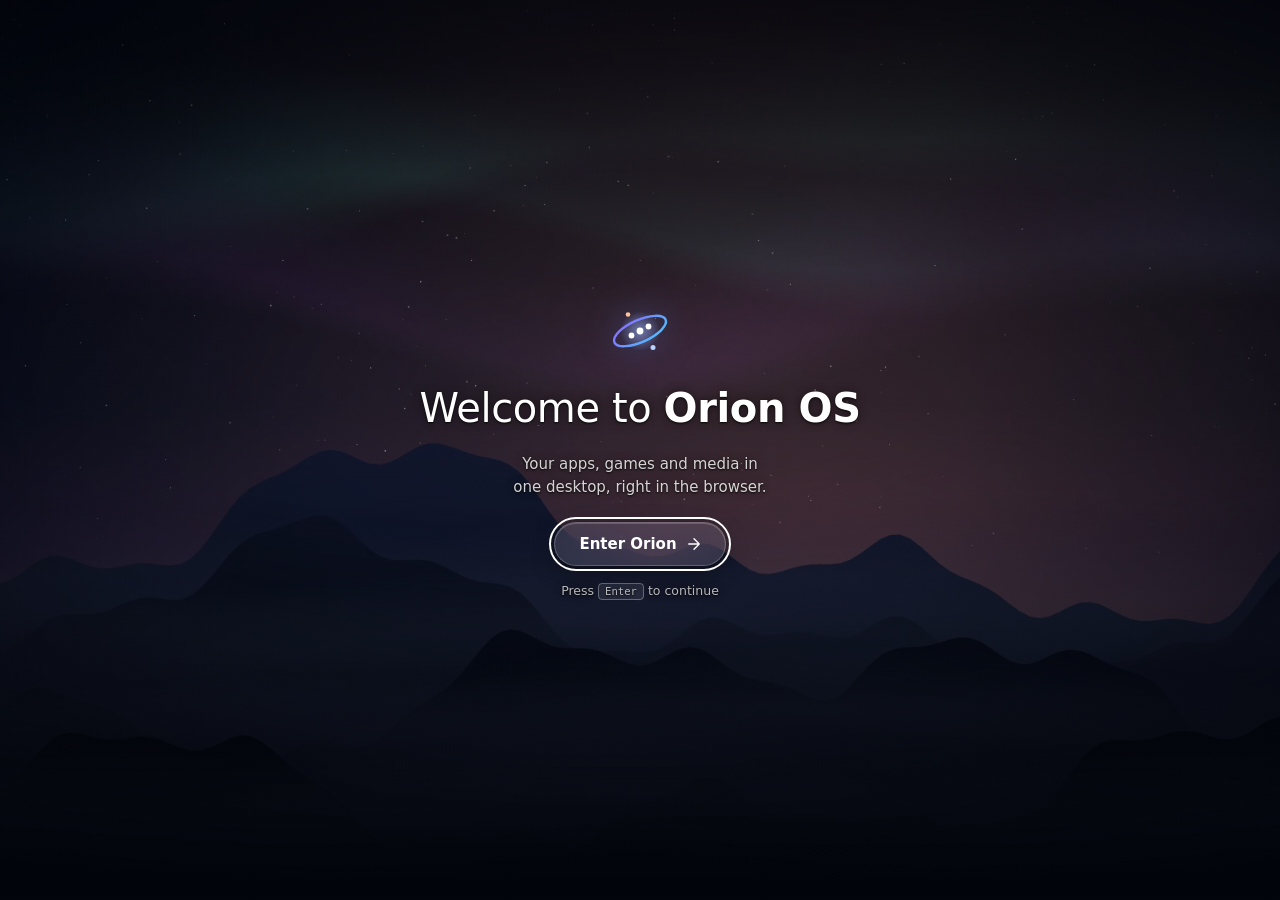
==== commit 42eb132f: "release: Orion OS Beta 0.1 A functional rough beta on the Phase 1/2 foundation. No backend changes: " ====
--- a/static/index.html
+++ b/static/index.html
@@ -6,6 +6,9 @@
   <title>Orion OS</title>
   <meta name="description" content="Orion OS — games and media, delivered as a desktop in your browser." />
   <meta name="theme-color" content="#07080d" />
+  <!-- "full" when served by the Rust server; tools/build-static.sh sets
+       "static" for the GitHub Pages edition (no server features). -->
+  <meta name="orion-edition" content="full" />
   <link rel="icon" href="assets/logo.svg" type="image/svg+xml" />
 
   <!-- System layer: tokens first, then components. Edit tokens.css to re-theme. -->
--- a/static/css/system/desktop.css
+++ b/static/css/system/desktop.css
@@ -110,3 +110,14 @@
 .app-icon.art::after { content: ""; position: absolute; inset: 0; border-radius: inherit; box-shadow: inset 0 1px 0 rgba(255, 255, 255, 0.22), inset 0 0 0 1px rgba(255, 255, 255, 0.06); pointer-events: none; }
 .app-icon.art svg { width: 100%; height: 100%; filter: none; }
 .app-icon.art img { width: 100%; height: 100%; object-fit: cover; display: block; }
+
+/* "Opens in your browser" badge on apps with the external runtime. */
+.app-icon-ext {
+  position: absolute; right: -3px; bottom: -3px; width: 42%; height: 42%; min-width: 12px; min-height: 12px;
+  display: grid; place-items: center; border-radius: 50%;
+  background: var(--surface-solid); color: var(--text); box-shadow: 0 0 0 1.5px var(--bg-0), var(--elev-1);
+}
+.app-icon-ext svg { width: 62%; height: 62%; filter: none; }
+.app-icon.sm .app-icon-ext { display: none; }
+.app-icon.art .app-icon-ext { right: 2px; bottom: 2px; width: 38%; height: 38%; }
+.app-icon.art .app-icon-ext svg { width: 62%; height: 62%; }
--- a/static/css/system/widgets.css
+++ b/static/css/system/widgets.css
@@ -109,3 +109,7 @@
   #widgets > .widget { width: 232px; }
   .clock-time { font-size: 32px; }
 }
+
+/* Keep widget header title and status on one line (e.g. "Server unavailable"). */
+.sysmon-title, .netmon-title, .sysmon-state { white-space: nowrap; }
+.sysmon-head { min-width: 0; }
--- a/static/css/apps/frame.css
+++ b/static/css/apps/frame.css
@@ -24,3 +24,16 @@
 
 /* Iframes swallow pointer events; disable them while the WM drags/resizes. */
 body.wm-interacting iframe, body.is-dragging iframe { pointer-events: none; }
+
+/* External launcher screen (runtime "external"): a finished hand-off to the
+   user's browser — the app's tile, what will happen, one primary action. */
+.frame-notice.frame-external {
+  outline: none;
+  background:
+    radial-gradient(ellipse 60% 45% at 50% 30%, var(--accent-color-faint), transparent 70%),
+    var(--surface-solid);
+}
+.frame-external .frame-external-icon .app-icon.lg { width: 76px; height: 76px; border-radius: 24%; box-shadow: var(--elev-3), inset 0 1px 0 rgba(255, 255, 255, 0.3); }
+.frame-external h2 { font-family: var(--font-display); font-size: 26px; }
+.frame-external .frame-actions .btn { height: 40px; padding: 0 20px; font-size: var(--fs); }
+.frame-external-note { font-size: var(--fs-xs) !important; color: var(--text-3) !important; }
--- a/static/css/apps/vapor.css
+++ b/static/css/apps/vapor.css
@@ -69,3 +69,61 @@
 .vp-lib-body p { line-height: 1.6; }
 .vp-controls { color: #8f98a0; }
 .vp-empty { padding: 80px 30px; text-align: center; color: #8f98a0; }
+
+/* ── Beta 0.1: hub structure (Home → Local / Cloud) ── */
+.vp-brand { background: none; border: 0; cursor: pointer; }
+.vp-brand:focus-visible, .vp-top nav button:focus-visible, .vp-card:focus-visible, .vp-mode:focus-visible { outline: 2px solid var(--vp-blue); outline-offset: 2px; }
+
+.vp-home, .vp-cloud { padding: 36px 40px 48px; max-width: 1100px; margin: 0 auto; }
+.vp-home-head h1 { margin: 0 0 6px; color: #fff; font-size: 30px; font-weight: 700; letter-spacing: -0.01em; }
+.vp-home-head p { margin: 0 0 26px; color: #8f98a0; max-width: 640px; line-height: 1.5; }
+.vp-modes { display: grid; grid-template-columns: repeat(auto-fit, minmax(280px, 1fr)); gap: 18px; }
+.vp-mode {
+  position: relative; display: grid; align-content: end; gap: 6px; min-height: 260px; padding: 28px; text-align: left;
+  border-radius: 14px; overflow: hidden; color: #fff; border: 1px solid #ffffff14;
+  transition: transform var(--dur) var(--ease), box-shadow var(--dur), border-color var(--dur);
+}
+.vp-mode-local { background: radial-gradient(120% 90% at 0% 0%, #2a6fd6 0, transparent 60%), linear-gradient(160deg, #1b3a5c, #0f1922); }
+.vp-mode-cloud { background: radial-gradient(120% 90% at 100% 0%, #7a4ce0 0, transparent 60%), linear-gradient(200deg, #2a1f4a, #0f1922); }
+.vp-mode:hover { transform: translateY(-3px); border-color: #ffffff38; box-shadow: 0 18px 40px #000a; }
+.vp-mode-ico { position: absolute; top: 24px; left: 26px; width: 44px; height: 44px; opacity: 0.9; }
+.vp-mode-ico svg { width: 100%; height: 100%; }
+.vp-mode small { text-transform: uppercase; letter-spacing: .1em; font-size: var(--fs-xs); color: #c7d5e0cc; }
+.vp-mode h2 { margin: 0; font-size: 30px; font-weight: 700; }
+.vp-mode p { margin: 0; color: #c7d5e0; }
+.vp-mode-cta { margin-top: 10px; color: var(--vp-blue); font-weight: 600; }
+.vp-mode-cta b { color: #fff; }
+
+.vp-local { display: grid; grid-template-columns: 220px 1fr; height: 100%; min-height: 0; }
+.vp-side { display: flex; flex-direction: column; gap: 2px; padding: 16px 10px; background: #0f1922aa; border-right: 1px solid #0006; overflow-y: auto; }
+.vp-side button { display: flex; align-items: center; gap: 10px; padding: 9px 12px; border-radius: 6px; color: #b8c6d1; font-size: var(--fs-sm); text-align: left; }
+.vp-side button svg { width: 16px; height: 16px; flex: none; }
+.vp-side button em { margin-left: auto; font-style: normal; font-size: var(--fs-xs); color: #8f98a0; }
+.vp-side button:hover { background: #ffffff0f; color: #fff; }
+.vp-side button.active { background: #3e5a7a; color: #fff; }
+.vp-content { overflow-y: auto; padding: 22px 28px 40px; min-width: 0; }
+.vp-content .vp-lib { height: auto; min-height: 420px; border-radius: 6px; overflow: hidden; }
+.vp-section-title { margin: 0 0 16px; color: #fff; font-size: 22px; }
+
+.vp-card { position: relative; cursor: pointer; }
+.vp-fav { position: absolute; top: 8px; right: 8px; width: 30px; height: 30px; display: grid; place-items: center; border-radius: 50%; background: #000a; color: #c7d5e0; }
+.vp-fav svg { width: 15px; height: 15px; }
+.vp-fav.on { color: #ffd166; }
+.vp-fav.on svg { fill: currentColor; }
+.vp-fav:hover { background: #000d; color: #fff; }
+.vp-page-title { display: flex; align-items: center; gap: 12px; }
+.vp-page-title .vp-fav, .vp-lib-bar .vp-fav { position: static; background: #ffffff14; }
+
+.vp-cloud-list { display: grid; gap: 12px; }
+.vp-cloud-card { display: flex; align-items: center; gap: 18px; padding: 18px 20px; border-radius: 10px; background: #16202d; border: 1px solid #ffffff10; }
+.vp-cloud-info { flex: 1; min-width: 0; }
+.vp-cloud-info h3 { margin: 0 0 4px; color: #fff; }
+.vp-cloud-info p { margin: 0 0 6px; color: #c7d5e0; font-size: var(--fs-sm); line-height: 1.5; }
+.vp-cloud-info small { color: #8f98a0; font-size: var(--fs-xs); }
+.vp-cloud-note { margin-top: 18px; color: #8f98a0; font-size: var(--fs-xs); }
+
+@media (max-width: 760px) {
+  .vp-local { grid-template-columns: 1fr; }
+  .vp-side { flex-direction: row; overflow-x: auto; border-right: 0; border-bottom: 1px solid #0006; }
+  .vp-home, .vp-cloud { padding: 24px 20px; }
+}
